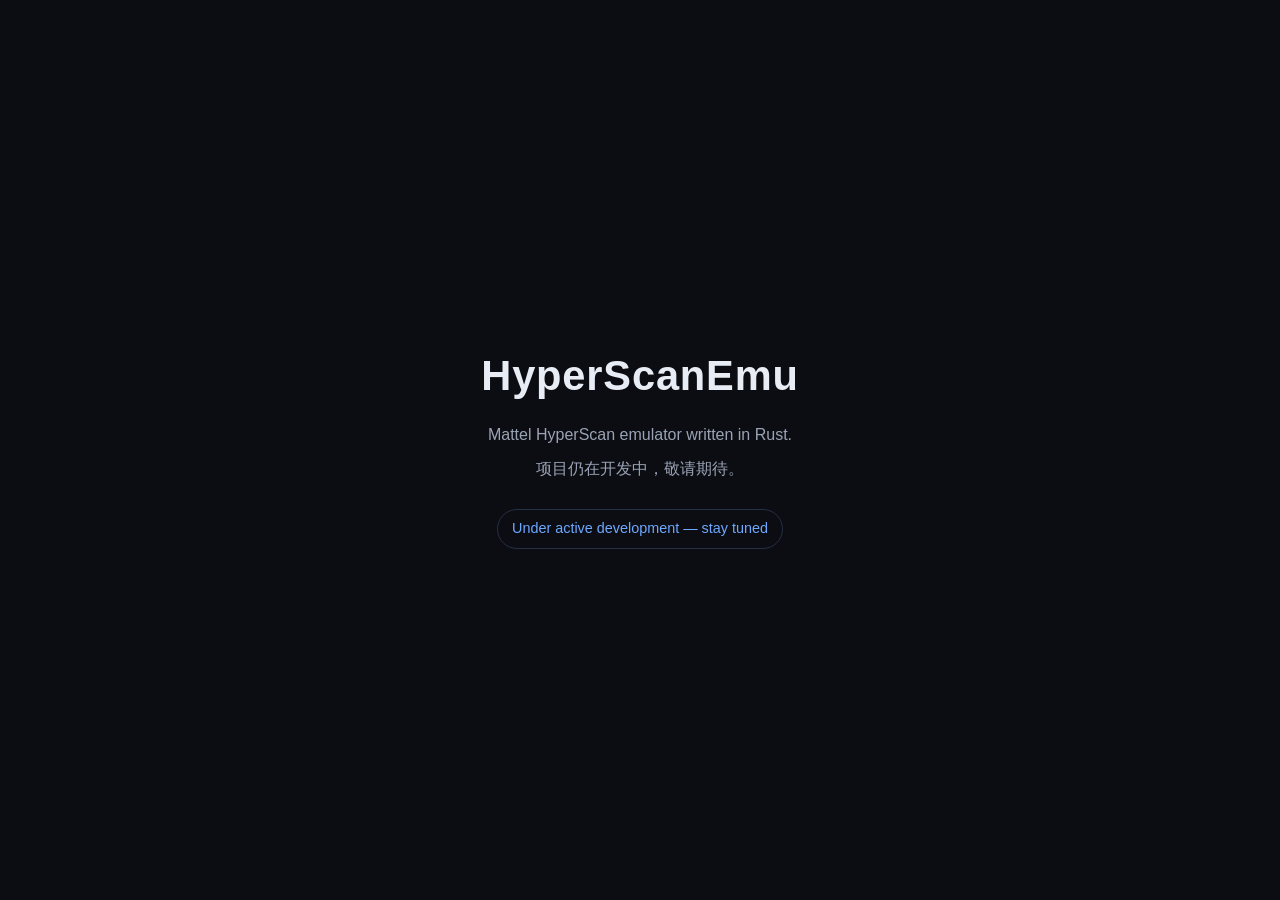
==== site/index.html @ 22857343 "ci: add GitHub Actions, GitLab CI, and align release naming" ====
<!doctype html>
<html lang="zh-CN">
<head>
  <meta charset="utf-8">
  <meta name="viewport" content="width=device-width, initial-scale=1">
  <meta name="description" content="HyperScanEmu — Mattel HyperScan emulator. Under active development.">
  <title>HyperScanEmu</title>
  <style>
    :root { color-scheme: dark; }
    body {
      margin: 0;
      min-height: 100vh;
      display: grid;
      place-items: center;
      font-family: "Segoe UI", "PingFang SC", "Microsoft YaHei", sans-serif;
      background: #0b0d12;
      color: #e8ecf4;
      line-height: 1.6;
    }
    main {
      text-align: center;
      padding: 2rem;
      max-width: 36rem;
    }
    h1 {
      font-size: clamp(1.8rem, 5vw, 2.6rem);
      margin: 0 0 0.75rem;
      letter-spacing: 0.02em;
    }
    p { color: #9aa3b5; margin: 0.5rem 0; }
    .status {
      display: inline-block;
      margin-top: 1.25rem;
      padding: 0.45rem 0.9rem;
      border: 1px solid #243044;
      border-radius: 999px;
      color: #6ea8ff;
      font-size: 0.9rem;
    }
  </style>
</head>
<body>
  <main>
    <h1>HyperScanEmu</h1>
    <p>Mattel HyperScan emulator written in Rust.</p>
    <p>项目仍在开发中，敬请期待。</p>
    <p class="status">Under active development — stay tuned</p>
  </main>
</body>
</html>
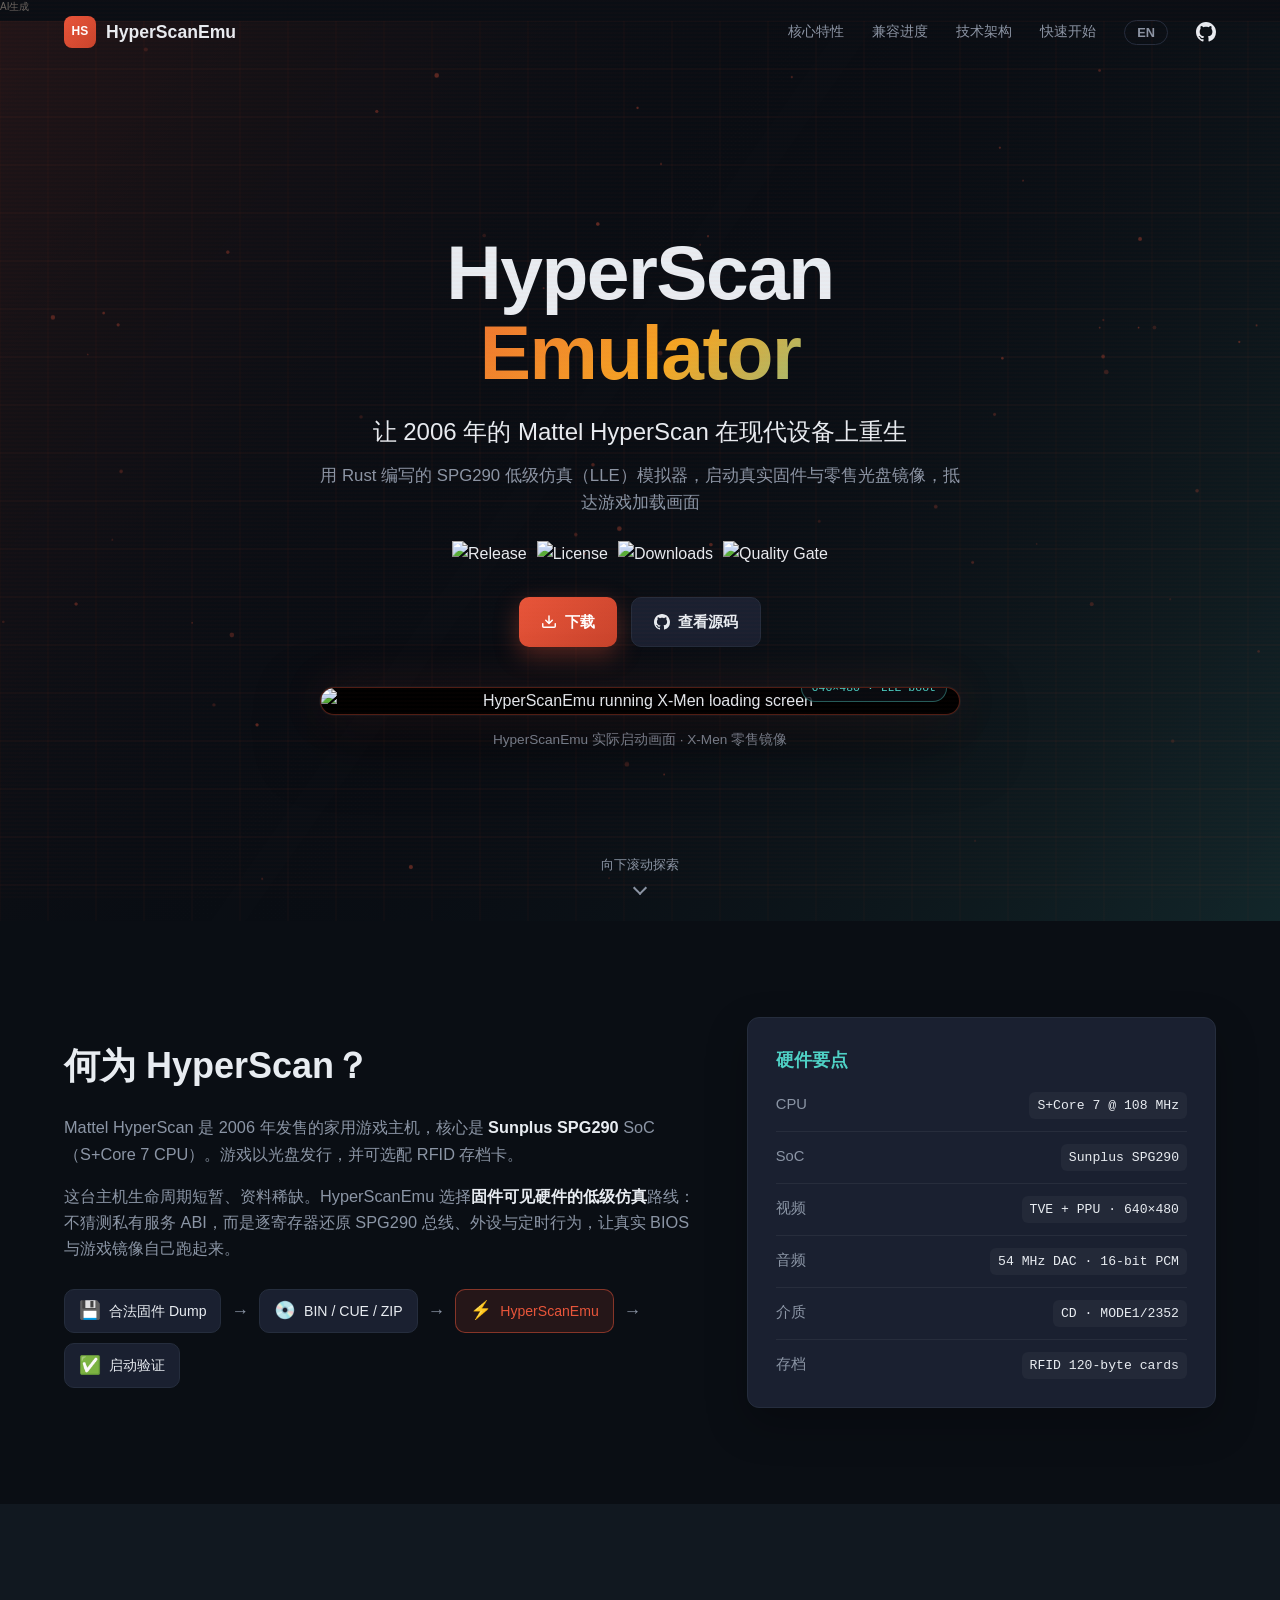
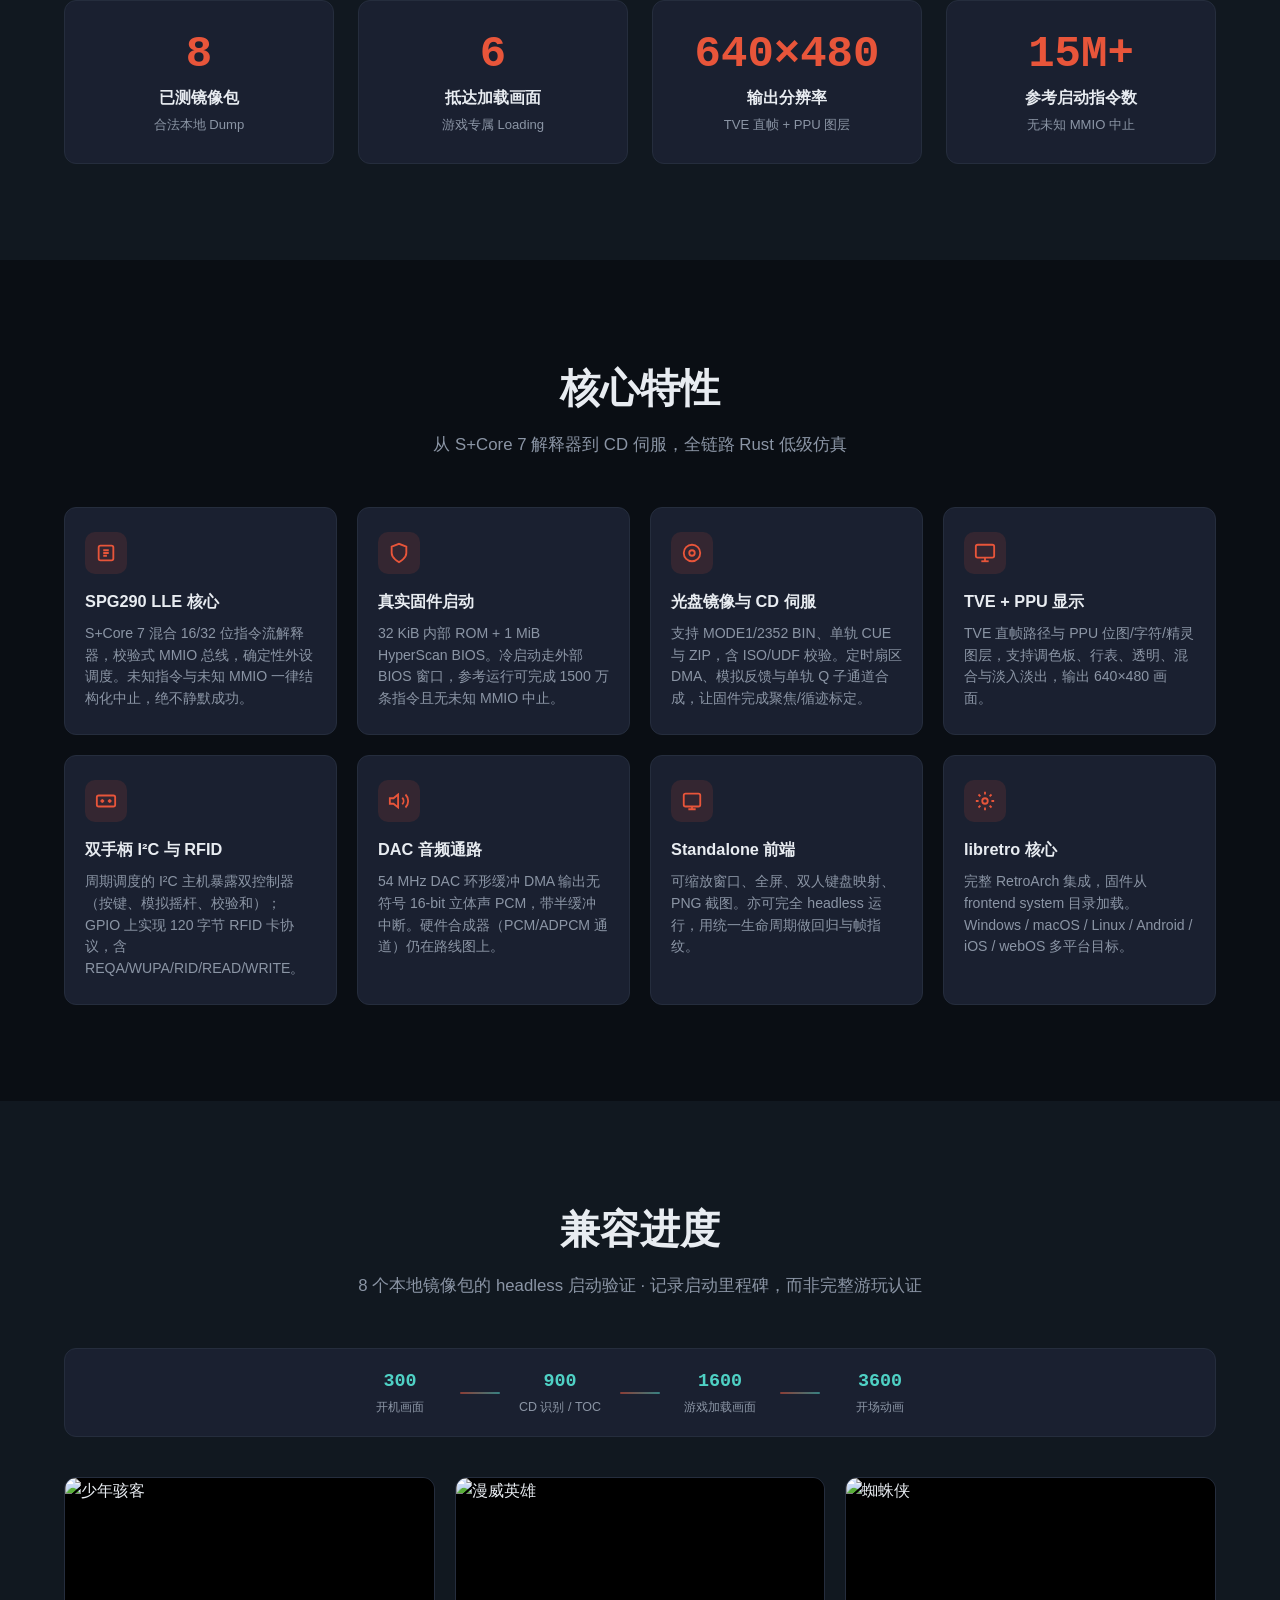
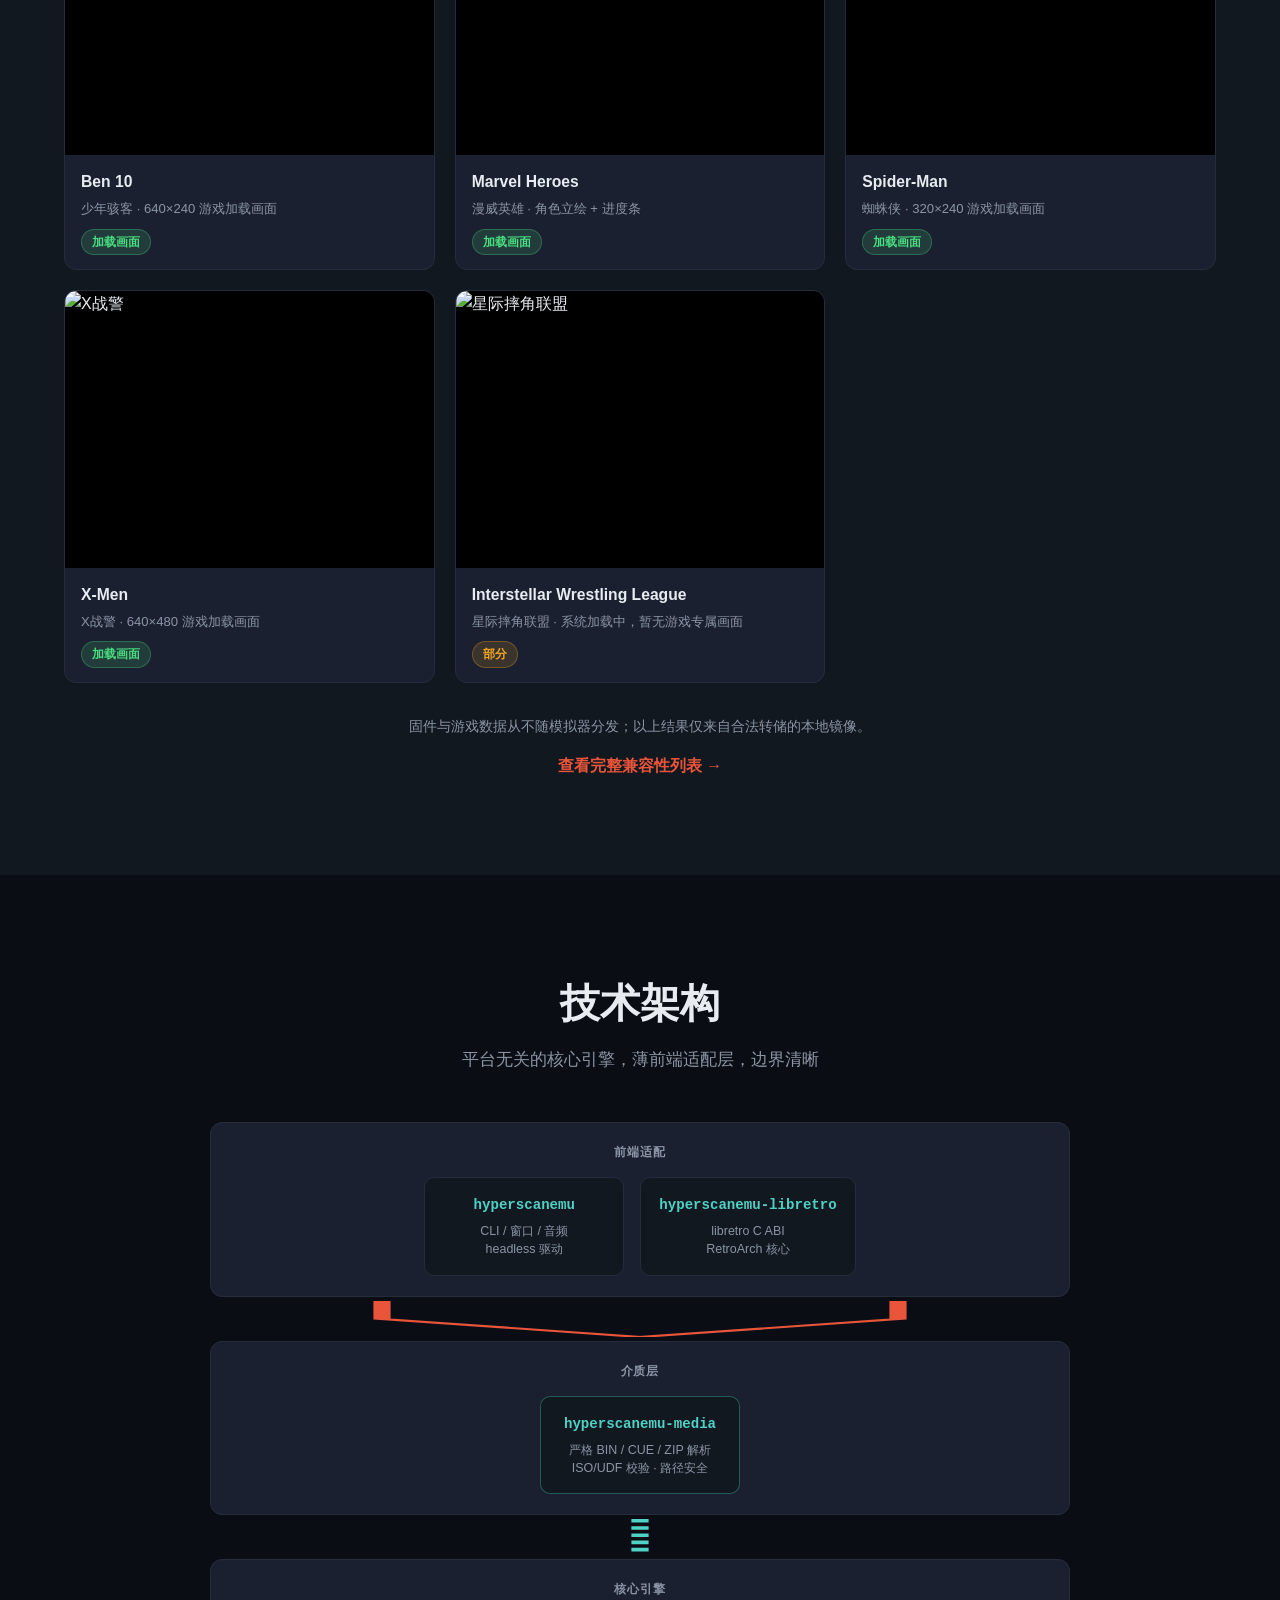
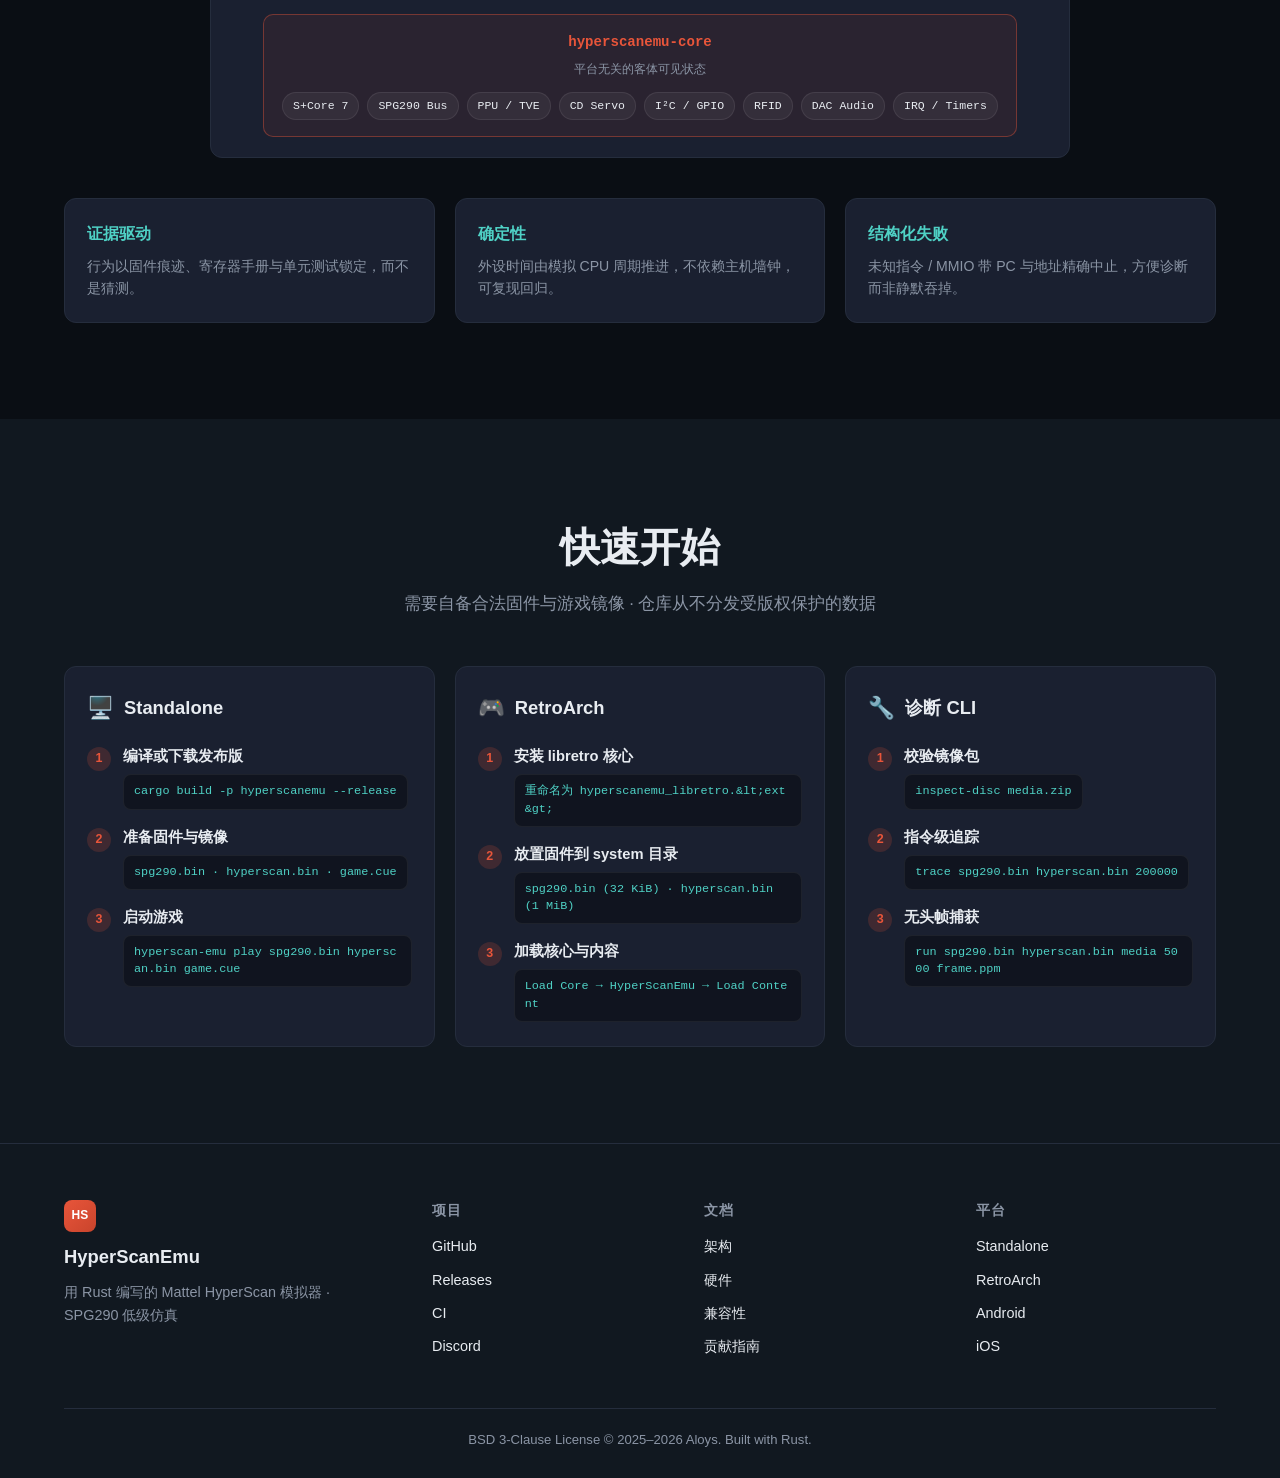
==== commit 2c3e02d5: "site: expand landing page to match sibling emulator sites" ====
--- a/site/index.html
+++ b/site/index.html
@@ -1,50 +1,467 @@
-<!doctype html>
+<!-- AI生成 -->
+<!DOCTYPE html>
 <html lang="zh-CN">
 <head>
-  <meta charset="utf-8">
-  <meta name="viewport" content="width=device-width, initial-scale=1">
-  <meta name="description" content="HyperScanEmu — Mattel HyperScan emulator. Under active development.">
-  <title>HyperScanEmu</title>
-  <style>
-    :root { color-scheme: dark; }
-    body {
-      margin: 0;
-      min-height: 100vh;
-      display: grid;
-      place-items: center;
-      font-family: "Segoe UI", "PingFang SC", "Microsoft YaHei", sans-serif;
-      background: #0b0d12;
-      color: #e8ecf4;
-      line-height: 1.6;
-    }
-    main {
-      text-align: center;
-      padding: 2rem;
-      max-width: 36rem;
-    }
-    h1 {
-      font-size: clamp(1.8rem, 5vw, 2.6rem);
-      margin: 0 0 0.75rem;
-      letter-spacing: 0.02em;
-    }
-    p { color: #9aa3b5; margin: 0.5rem 0; }
-    .status {
-      display: inline-block;
-      margin-top: 1.25rem;
-      padding: 0.45rem 0.9rem;
-      border: 1px solid #243044;
-      border-radius: 999px;
-      color: #6ea8ff;
-      font-size: 0.9rem;
-    }
-  </style>
+  <meta charset="UTF-8">
+  <meta name="viewport" content="width=device-width, initial-scale=1.0">
+  <title>HyperScanEmu — Mattel HyperScan Emulator</title>
+  <meta name="description" content="HyperScanEmu — 用 Rust 编写的 Mattel HyperScan 模拟器。SPG290 低级仿真，可启动零售 BIOS 与游戏加载画面。">
+  <meta name="theme-color" content="#0A0E14">
+  <link rel="stylesheet" href="css/style.css">
 </head>
 <body>
-  <main>
-    <h1>HyperScanEmu</h1>
-    <p>Mattel HyperScan emulator written in Rust.</p>
-    <p>项目仍在开发中，敬请期待。</p>
-    <p class="status">Under active development — stay tuned</p>
-  </main>
+<p data-aigc-mark="1" style="margin:0 0 8px;font-size:10px;line-height:1.3;color:#6b6560;font-weight:400;">AI生成</p>
+
+
+  <!-- ====== NAV ====== -->
+  <nav id="navbar">
+    <div class="nav-inner">
+      <a href="#hero" class="nav-logo">
+        <span class="nav-logo-mark" aria-hidden="true">HS</span>
+        <span>HyperScanEmu</span>
+      </a>
+      <div class="nav-links">
+        <a href="#features" data-i18n="nav-features">核心特性</a>
+        <a href="#gallery" data-i18n="nav-games">兼容进度</a>
+        <a href="#architecture" data-i18n="nav-arch">技术架构</a>
+        <a href="#quickstart" data-i18n="nav-quickstart">快速开始</a>
+        <button id="lang-toggle" class="lang-toggle" aria-label="Switch language">EN</button>
+        <a href="https://github.com/AloysHF/HyperScanEmu" class="nav-github" target="_blank" rel="noopener">
+          <svg width="20" height="20" viewBox="0 0 16 16" fill="currentColor" aria-hidden="true"><path d="M8 0C3.58 0 0 3.58 0 8c0 3.54 2.29 6.53 5.47 7.59.4.07.55-.17.55-.38 0-.19-.01-.82-.01-1.49-2.01.37-2.53-.49-2.69-.94-.09-.23-.48-.94-.82-1.13-.28-.15-.68-.52-.01-.53.63-.01 1.08.58 1.23.82.72 1.21 1.87.87 2.33.66.07-.52.28-.87.51-1.07-1.78-.2-3.64-.89-3.64-3.95 0-.87.31-1.59.82-2.15-.08-.2-.36-1.02.08-2.12 0 0 .67-.21 2.2.82.64-.18 1.32-.27 2-.27.68 0 1.36.09 2 .27 1.53-1.04 2.2-.82 2.2-.82.44 1.1.16 1.92.08 2.12.51.56.82 1.27.82 2.15 0 3.07-1.87 3.75-3.65 3.95.29.25.54.73.54 1.48 0 1.07-.01 1.93-.01 2.2 0 .21.15.46.55.38A8.013 8.013 0 0016 8c0-4.42-3.58-8-8-8z"/></svg>
+        </a>
+      </div>
+      <button class="nav-toggle" aria-label="Toggle menu">
+        <span></span><span></span><span></span>
+      </button>
+    </div>
+  </nav>
+
+  <!-- ====== HERO ====== -->
+  <section id="hero">
+    <div class="hero-bg">
+      <canvas id="scan-canvas" aria-hidden="true"></canvas>
+    </div>
+    <div class="hero-content">
+      <h1 class="hero-title">
+        <span class="hero-title-line">HyperScan</span>
+        <span class="hero-title-line accent">Emulator</span>
+      </h1>
+      <p class="hero-subtitle" data-i18n="hero-subtitle">让 2006 年的 Mattel HyperScan 在现代设备上重生</p>
+      <p class="hero-desc" data-i18n="hero-desc">用 Rust 编写的 SPG290 低级仿真（LLE）模拟器，启动真实固件与零售光盘镜像，抵达游戏加载画面</p>
+      <div class="hero-badges">
+        <img src="https://img.shields.io/github/v/release/AloysHF/HyperScanEmu?style=for-the-badge" alt="Release">
+        <img src="https://img.shields.io/badge/license-BSD%203--Clause-blue?style=for-the-badge" alt="License">
+        <img src="https://img.shields.io/github/downloads/AloysHF/HyperScanEmu/total?style=for-the-badge&label=downloads" alt="Downloads">
+        <img src="https://sonarcloud.io/api/project_badges/measure?project=AloysHF_HyperScanEmu&metric=alert_status&style=for-the-badge" alt="Quality Gate">
+      </div>
+      <div class="hero-actions">
+        <a href="https://github.com/AloysHF/HyperScanEmu/releases/latest" class="btn btn-primary" target="_blank" rel="noopener">
+          <svg width="16" height="16" viewBox="0 0 16 16" fill="currentColor" aria-hidden="true"><path d="M2.75 14A1.75 1.75 0 011 12.25v-2.5a.75.75 0 011.5 0v2.5c0 .138.112.25.25.25h10.5a.25.25 0 00.25-.25v-2.5a.75.75 0 011.5 0v2.5A1.75 1.75 0 0113.25 14H2.75z"/><path d="M7.25 7.689V2a.75.75 0 011.5 0v5.689l1.97-1.969a.749.749 0 111.06 1.06l-3.25 3.25a.749.749 0 01-1.06 0L4.22 6.78a.749.749 0 111.06-1.06l1.97 1.969z"/></svg>
+          <span data-i18n="hero-download">下载</span>
+        </a>
+        <a href="https://github.com/AloysHF/HyperScanEmu" class="btn btn-secondary" target="_blank" rel="noopener">
+          <svg width="16" height="16" viewBox="0 0 16 16" fill="currentColor" aria-hidden="true"><path d="M8 0C3.58 0 0 3.58 0 8c0 3.54 2.29 6.53 5.47 7.59.4.07.55-.17.55-.38 0-.19-.01-.82-.01-1.49-2.01.37-2.53-.49-2.69-.94-.09-.23-.48-.94-.82-1.13-.28-.15-.68-.52-.01-.53.63-.01 1.08.58 1.23.82.72 1.21 1.87.87 2.33.66.07-.52.28-.87.51-1.07-1.78-.2-3.64-.89-3.64-3.95 0-.87.31-1.59.82-2.15-.08-.2-.36-1.02.08-2.12 0 0 .67-.21 2.2.82.64-.18 1.32-.27 2-.27.68 0 1.36.09 2 .27 1.53-1.04 2.2-.82 2.2-.82.44 1.1.16 1.92.08 2.12.51.56.82 1.27.82 2.15 0 3.07-1.87 3.75-3.65 3.95.29.25.54.73.54 1.48 0 1.07-.01 1.93-.01 2.2 0 .21.15.46.55.38A8.013 8.013 0 0016 8c0-4.42-3.58-8-8-8z"/></svg>
+          <span data-i18n="hero-github">查看源码</span>
+        </a>
+      </div>
+      <div class="hero-shot-wrap" aria-label="Emulator screenshot">
+        <div class="hero-shot-frame">
+          <div class="hero-shot-scan" aria-hidden="true"></div>
+          <img id="hero-shot" src="docs/images/X-Men__USA___USE_.png" alt="HyperScanEmu running X-Men loading screen">
+          <span class="hero-shot-tag">640×480 · LLE boot</span>
+        </div>
+        <p class="hero-shot-note" data-i18n="hero-shot-note">HyperScanEmu 实际启动画面 · X-Men 零售镜像</p>
+      </div>
+    </div>
+    <div class="hero-scroll">
+      <span data-i18n="hero-scroll">向下滚动探索</span>
+      <div class="scroll-arrow"></div>
+    </div>
+  </section>
+
+  <!-- ====== ABOUT ====== -->
+  <section id="about" class="section">
+    <div class="container">
+      <div class="about-grid">
+        <div class="about-text fade-in-up">
+          <h2 data-i18n="about-title">何为 HyperScan？</h2>
+          <p data-i18n="about-p1">Mattel HyperScan 是 2006 年发售的家用游戏主机，核心是 <strong>Sunplus SPG290</strong> SoC（S+Core 7 CPU）。游戏以光盘发行，并可选配 RFID 存档卡。</p>
+          <p data-i18n="about-p2">这台主机生命周期短暂、资料稀缺。HyperScanEmu 选择<strong>固件可见硬件的低级仿真</strong>路线：不猜测私有服务 ABI，而是逐寄存器还原 SPG290 总线、外设与定时行为，让真实 BIOS 与游戏镜像自己跑起来。</p>
+          <div class="about-flow">
+            <div class="flow-item">
+              <div class="flow-icon">💾</div>
+              <span data-i18n="flow-firmware">合法固件 Dump</span>
+            </div>
+            <div class="flow-arrow">→</div>
+            <div class="flow-item">
+              <div class="flow-icon">💿</div>
+              <span data-i18n="flow-media">BIN / CUE / ZIP</span>
+            </div>
+            <div class="flow-arrow">→</div>
+            <div class="flow-item highlight">
+              <div class="flow-icon">⚡</div>
+              <span>HyperScanEmu</span>
+            </div>
+            <div class="flow-arrow">→</div>
+            <div class="flow-item">
+              <div class="flow-icon">✅</div>
+              <span data-i18n="flow-play">启动验证</span>
+            </div>
+          </div>
+        </div>
+        <div class="about-diagram fade-in-up">
+          <div class="spec-card">
+            <h3 data-i18n="spec-title">硬件要点</h3>
+            <ul class="spec-list">
+              <li><span data-i18n="spec-cpu">CPU</span><code>S+Core 7 @ 108 MHz</code></li>
+              <li><span data-i18n="spec-soc">SoC</span><code>Sunplus SPG290</code></li>
+              <li><span data-i18n="spec-video">视频</span><code>TVE + PPU · 640×480</code></li>
+              <li><span data-i18n="spec-audio">音频</span><code>54 MHz DAC · 16-bit PCM</code></li>
+              <li><span data-i18n="spec-media">介质</span><code>CD · MODE1/2352</code></li>
+              <li><span data-i18n="spec-card">存档</span><code>RFID 120-byte cards</code></li>
+            </ul>
+          </div>
+        </div>
+      </div>
+    </div>
+  </section>
+
+  <!-- ====== STATS ====== -->
+  <section id="stats" class="section section-dark">
+    <div class="container">
+      <div class="stats-grid">
+        <div class="stat-item fade-in-up">
+          <div class="stat-number" data-target="8">0</div>
+          <div class="stat-label" data-i18n="stat-packages">已测镜像包</div>
+          <div class="stat-sub" data-i18n="stat-packages-sub">合法本地 Dump</div>
+        </div>
+        <div class="stat-item fade-in-up">
+          <div class="stat-number" data-target="6">0</div>
+          <div class="stat-label" data-i18n="stat-pass">抵达加载画面</div>
+          <div class="stat-sub" data-i18n="stat-pass-sub">游戏专属 Loading</div>
+        </div>
+        <div class="stat-item fade-in-up">
+          <div class="stat-number" data-target="640" data-suffix="×480">0</div>
+          <div class="stat-label" data-i18n="stat-res">输出分辨率</div>
+          <div class="stat-sub" data-i18n="stat-res-sub">TVE 直帧 + PPU 图层</div>
+        </div>
+        <div class="stat-item fade-in-up">
+          <div class="stat-number" data-target="15" data-suffix="M+">0</div>
+          <div class="stat-label" data-i18n="stat-trace">参考启动指令数</div>
+          <div class="stat-sub" data-i18n="stat-trace-sub">无未知 MMIO 中止</div>
+        </div>
+      </div>
+    </div>
+  </section>
+
+  <!-- ====== FEATURES ====== -->
+  <section id="features" class="section">
+    <div class="container">
+      <h2 class="section-title fade-in-up" data-i18n="feat-title">核心特性</h2>
+      <p class="section-subtitle fade-in-up" data-i18n="feat-subtitle">从 S+Core 7 解释器到 CD 伺服，全链路 Rust 低级仿真</p>
+      <div class="features-grid">
+        <div class="feature-card fade-in-up">
+          <div class="feature-icon">
+            <svg viewBox="0 0 24 24" fill="none" stroke="currentColor" stroke-width="2"><rect x="4" y="4" width="16" height="16" rx="2"/><path d="M9 9h6M9 12h6M9 15h4"/></svg>
+          </div>
+          <h3 data-i18n="feat-cpu-title">SPG290 LLE 核心</h3>
+          <p data-i18n="feat-cpu-desc">S+Core 7 混合 16/32 位指令流解释器，校验式 MMIO 总线，确定性外设调度。未知指令与未知 MMIO 一律结构化中止，绝不静默成功。</p>
+        </div>
+        <div class="feature-card fade-in-up">
+          <div class="feature-icon">
+            <svg viewBox="0 0 24 24" fill="none" stroke="currentColor" stroke-width="2"><path d="M12 22s8-4 8-10V5l-8-3-8 3v7c0 6 8 10 8 10z"/></svg>
+          </div>
+          <h3 data-i18n="feat-fw-title">真实固件启动</h3>
+          <p data-i18n="feat-fw-desc">32 KiB 内部 ROM + 1 MiB HyperScan BIOS。冷启动走外部 BIOS 窗口，参考运行可完成 1500 万条指令且无未知 MMIO 中止。</p>
+        </div>
+        <div class="feature-card fade-in-up">
+          <div class="feature-icon">
+            <svg viewBox="0 0 24 24" fill="none" stroke="currentColor" stroke-width="2"><circle cx="12" cy="12" r="9"/><circle cx="12" cy="12" r="3"/></svg>
+          </div>
+          <h3 data-i18n="feat-disc-title">光盘镜像与 CD 伺服</h3>
+          <p data-i18n="feat-disc-desc">支持 MODE1/2352 BIN、单轨 CUE 与 ZIP，含 ISO/UDF 校验。定时扇区 DMA、模拟反馈与单轨 Q 子通道合成，让固件完成聚焦/循迹标定。</p>
+        </div>
+        <div class="feature-card fade-in-up">
+          <div class="feature-icon">
+            <svg viewBox="0 0 24 24" fill="none" stroke="currentColor" stroke-width="2"><rect x="2" y="3" width="20" height="14" rx="2"/><line x1="8" y1="21" x2="16" y2="21"/><line x1="12" y1="17" x2="12" y2="21"/></svg>
+          </div>
+          <h3 data-i18n="feat-video-title">TVE + PPU 显示</h3>
+          <p data-i18n="feat-video-desc">TVE 直帧路径与 PPU 位图/字符/精灵图层，支持调色板、行表、透明、混合与淡入淡出，输出 640×480 画面。</p>
+        </div>
+        <div class="feature-card fade-in-up">
+          <div class="feature-icon">
+            <svg viewBox="0 0 24 24" fill="none" stroke="currentColor" stroke-width="2"><rect x="2" y="6" width="20" height="12" rx="2"/><path d="M6 12h4"/><path d="M14 12h4"/><path d="M8 10v4"/><path d="M16 10v4"/></svg>
+          </div>
+          <h3 data-i18n="feat-input-title">双手柄 I²C 与 RFID</h3>
+          <p data-i18n="feat-input-desc">周期调度的 I²C 主机暴露双控制器（按键、模拟摇杆、校验和）；GPIO 上实现 120 字节 RFID 卡协议，含 REQA/WUPA/RID/READ/WRITE。</p>
+        </div>
+        <div class="feature-card fade-in-up">
+          <div class="feature-icon">
+            <svg viewBox="0 0 24 24" fill="none" stroke="currentColor" stroke-width="2"><polygon points="11 5 6 9 2 9 2 15 6 15 11 19 11 5"/><path d="M19.07 4.93a10 10 0 010 14.14M15.54 8.46a5 5 0 010 7.07"/></svg>
+          </div>
+          <h3 data-i18n="feat-audio-title">DAC 音频通路</h3>
+          <p data-i18n="feat-audio-desc">54 MHz DAC 环形缓冲 DMA 输出无符号 16-bit 立体声 PCM，带半缓冲中断。硬件合成器（PCM/ADPCM 通道）仍在路线图上。</p>
+        </div>
+        <div class="feature-card fade-in-up">
+          <div class="feature-icon">
+            <svg viewBox="0 0 24 24" fill="none" stroke="currentColor" stroke-width="2"><rect x="3" y="4" width="18" height="14" rx="2"/><path d="M8 21h8M12 18v3"/></svg>
+          </div>
+          <h3 data-i18n="feat-frontend-title">Standalone 前端</h3>
+          <p data-i18n="feat-frontend-desc">可缩放窗口、全屏、双人键盘映射、PNG 截图。亦可完全 headless 运行，用统一生命周期做回归与帧指纹。</p>
+        </div>
+        <div class="feature-card fade-in-up">
+          <div class="feature-icon">
+            <svg viewBox="0 0 24 24" fill="none" stroke="currentColor" stroke-width="2"><circle cx="12" cy="12" r="3"/><path d="M12 2v3M12 19v3M2 12h3M19 12h3M4.9 4.9l2.1 2.1M17 17l2.1 2.1M19.1 4.9L17 7M7 17l-2.1 2.1"/></svg>
+          </div>
+          <h3 data-i18n="feat-libretro-title">libretro 核心</h3>
+          <p data-i18n="feat-libretro-desc">完整 RetroArch 集成，固件从 frontend system 目录加载。Windows / macOS / Linux / Android / iOS / webOS 多平台目标。</p>
+        </div>
+      </div>
+    </div>
+  </section>
+
+  <!-- ====== GALLERY ====== -->
+  <section id="gallery" class="section section-dark">
+    <div class="container">
+      <h2 class="section-title fade-in-up" data-i18n="gallery-title">兼容进度</h2>
+      <p class="section-subtitle fade-in-up" data-i18n="gallery-subtitle">8 个本地镜像包的 headless 启动验证 · 记录启动里程碑，而非完整游玩认证</p>
+      <div class="milestone-bar fade-in-up">
+        <div class="milestone">
+          <span class="ms-num">300</span>
+          <span class="ms-label" data-i18n="ms-300">开机画面</span>
+        </div>
+        <div class="ms-line"></div>
+        <div class="milestone">
+          <span class="ms-num">900</span>
+          <span class="ms-label" data-i18n="ms-900">CD 识别 / TOC</span>
+        </div>
+        <div class="ms-line"></div>
+        <div class="milestone">
+          <span class="ms-num">1600</span>
+          <span class="ms-label" data-i18n="ms-1600">游戏加载画面</span>
+        </div>
+        <div class="ms-line"></div>
+        <div class="milestone">
+          <span class="ms-num">3600</span>
+          <span class="ms-label" data-i18n="ms-3600">开场动画</span>
+        </div>
+      </div>
+      <div id="gallery-dynamic" class="fade-in-up"></div>
+      <p class="gallery-note fade-in-up" data-i18n="gallery-note">固件与游戏数据从不随模拟器分发；以上结果仅来自合法转储的本地镜像。</p>
+      <a class="gallery-more fade-in-up" href="https://github.com/AloysHF/HyperScanEmu/blob/master/docs/Game-Compatibility.md" target="_blank" rel="noopener" data-i18n="gallery-more">查看完整兼容性列表 →</a>
+    </div>
+  </section>
+
+  <!-- ====== ARCHITECTURE ====== -->
+  <section id="architecture" class="section">
+    <div class="container">
+      <h2 class="section-title fade-in-up" data-i18n="arch-title">技术架构</h2>
+      <p class="section-subtitle fade-in-up" data-i18n="arch-subtitle">平台无关的核心引擎，薄前端适配层，边界清晰</p>
+      <div class="arch-diagram fade-in-up">
+        <div class="arch-layer arch-frontend">
+          <div class="arch-label" data-i18n="arch-frontends">前端适配</div>
+          <div class="arch-boxes">
+            <div class="arch-box">
+              <strong>hyperscanemu</strong>
+              <small data-i18n="arch-standalone-sub">CLI / 窗口 / 音频<br>headless 驱动</small>
+            </div>
+            <div class="arch-box">
+              <strong>hyperscanemu-libretro</strong>
+              <small data-i18n="arch-libretro-sub">libretro C ABI<br>RetroArch 核心</small>
+            </div>
+          </div>
+        </div>
+        <div class="arch-connector">
+          <svg viewBox="0 0 100 40" preserveAspectRatio="none" aria-hidden="true">
+            <path d="M20 0 L20 20 L50 40" stroke="#E8553A" stroke-width="2" fill="none"/>
+            <path d="M80 0 L80 20 L50 40" stroke="#E8553A" stroke-width="2" fill="none"/>
+          </svg>
+        </div>
+        <div class="arch-layer arch-mid">
+          <div class="arch-label" data-i18n="arch-media">介质层</div>
+          <div class="arch-boxes">
+            <div class="arch-box mid-box">
+              <strong>hyperscanemu-media</strong>
+              <small data-i18n="arch-media-sub">严格 BIN / CUE / ZIP 解析<br>ISO/UDF 校验 · 路径安全</small>
+            </div>
+          </div>
+        </div>
+        <div class="arch-connector">
+          <svg viewBox="0 0 100 40" preserveAspectRatio="none" aria-hidden="true">
+            <path d="M50 0 L50 40" stroke="#4FD1C5" stroke-width="2" fill="none" stroke-dasharray="4,4"/>
+          </svg>
+        </div>
+        <div class="arch-layer arch-core">
+          <div class="arch-label" data-i18n="arch-core">核心引擎</div>
+          <div class="arch-boxes">
+            <div class="arch-box core-box">
+              <strong>hyperscanemu-core</strong>
+              <small data-i18n="arch-core-sub">平台无关的客体可见状态</small>
+              <div class="core-modules">
+                <span>S+Core 7</span>
+                <span>SPG290 Bus</span>
+                <span>PPU / TVE</span>
+                <span>CD Servo</span>
+                <span>I²C / GPIO</span>
+                <span>RFID</span>
+                <span>DAC Audio</span>
+                <span>IRQ / Timers</span>
+              </div>
+            </div>
+          </div>
+        </div>
+      </div>
+      <div class="arch-principles fade-in-up">
+        <div class="principle">
+          <h4 data-i18n="principle-1-title">证据驱动</h4>
+          <p data-i18n="principle-1-desc">行为以固件痕迹、寄存器手册与单元测试锁定，而不是猜测。</p>
+        </div>
+        <div class="principle">
+          <h4 data-i18n="principle-2-title">确定性</h4>
+          <p data-i18n="principle-2-desc">外设时间由模拟 CPU 周期推进，不依赖主机墙钟，可复现回归。</p>
+        </div>
+        <div class="principle">
+          <h4 data-i18n="principle-3-title">结构化失败</h4>
+          <p data-i18n="principle-3-desc">未知指令 / MMIO 带 PC 与地址精确中止，方便诊断而非静默吞掉。</p>
+        </div>
+      </div>
+    </div>
+  </section>
+
+  <!-- ====== QUICK START ====== -->
+  <section id="quickstart" class="section section-dark">
+    <div class="container">
+      <h2 class="section-title fade-in-up" data-i18n="qs-title">快速开始</h2>
+      <p class="section-subtitle fade-in-up" data-i18n="qs-subtitle">需要自备合法固件与游戏镜像 · 仓库从不分发受版权保护的数据</p>
+      <div class="quickstart-grid">
+        <div class="quickstart-card fade-in-up">
+          <div class="qs-header">
+            <span class="qs-icon">🖥️</span>
+            <h3 data-i18n="qs-standalone">Standalone</h3>
+          </div>
+          <div class="qs-steps">
+            <div class="qs-step">
+              <span class="qs-num">1</span>
+              <div>
+                <p data-i18n="qs-standalone-1">编译或下载发布版</p>
+                <code>cargo build -p hyperscanemu --release</code>
+              </div>
+            </div>
+            <div class="qs-step">
+              <span class="qs-num">2</span>
+              <div>
+                <p data-i18n="qs-standalone-2">准备固件与镜像</p>
+                <code>spg290.bin · hyperscan.bin · game.cue</code>
+              </div>
+            </div>
+            <div class="qs-step">
+              <span class="qs-num">3</span>
+              <div>
+                <p data-i18n="qs-standalone-3">启动游戏</p>
+                <code>hyperscan-emu play spg290.bin hyperscan.bin game.cue</code>
+              </div>
+            </div>
+          </div>
+        </div>
+        <div class="quickstart-card fade-in-up">
+          <div class="qs-header">
+            <span class="qs-icon">🎮</span>
+            <h3>RetroArch</h3>
+          </div>
+          <div class="qs-steps">
+            <div class="qs-step">
+              <span class="qs-num">1</span>
+              <div>
+                <p data-i18n="qs-retro-1">安装 libretro 核心</p>
+                <code data-i18n="qs-retro-1-sub">重命名为 hyperscanemu_libretro.&lt;ext&gt;</code>
+              </div>
+            </div>
+            <div class="qs-step">
+              <span class="qs-num">2</span>
+              <div>
+                <p data-i18n="qs-retro-2">放置固件到 system 目录</p>
+                <code>spg290.bin (32 KiB) · hyperscan.bin (1 MiB)</code>
+              </div>
+            </div>
+            <div class="qs-step">
+              <span class="qs-num">3</span>
+              <div>
+                <p data-i18n="qs-retro-3">加载核心与内容</p>
+                <code>Load Core → HyperScanEmu → Load Content</code>
+              </div>
+            </div>
+          </div>
+        </div>
+        <div class="quickstart-card fade-in-up">
+          <div class="qs-header">
+            <span class="qs-icon">🔧</span>
+            <h3 data-i18n="qs-diag">诊断 CLI</h3>
+          </div>
+          <div class="qs-steps">
+            <div class="qs-step">
+              <span class="qs-num">1</span>
+              <div>
+                <p data-i18n="qs-diag-1">校验镜像包</p>
+                <code>inspect-disc media.zip</code>
+              </div>
+            </div>
+            <div class="qs-step">
+              <span class="qs-num">2</span>
+              <div>
+                <p data-i18n="qs-diag-2">指令级追踪</p>
+                <code>trace spg290.bin hyperscan.bin 200000</code>
+              </div>
+            </div>
+            <div class="qs-step">
+              <span class="qs-num">3</span>
+              <div>
+                <p data-i18n="qs-diag-3">无头帧捕获</p>
+                <code>run spg290.bin hyperscan.bin media 5000 frame.ppm</code>
+              </div>
+            </div>
+          </div>
+        </div>
+      </div>
+    </div>
+  </section>
+
+  <!-- ====== FOOTER ====== -->
+  <footer id="footer">
+    <div class="container">
+      <div class="footer-grid">
+        <div class="footer-brand">
+          <span class="nav-logo-mark" aria-hidden="true">HS</span>
+          <span class="footer-name">HyperScanEmu</span>
+          <p data-i18n="footer-desc">用 Rust 编写的 Mattel HyperScan 模拟器 · SPG290 低级仿真</p>
+        </div>
+        <div class="footer-links">
+          <h4 data-i18n="footer-project">项目</h4>
+          <a href="https://github.com/AloysHF/HyperScanEmu" target="_blank" rel="noopener">GitHub</a>
+          <a href="https://github.com/AloysHF/HyperScanEmu/releases" target="_blank" rel="noopener">Releases</a>
+          <a href="https://github.com/AloysHF/HyperScanEmu/actions" target="_blank" rel="noopener">CI</a>
+          <a href="https://discord.gg/7XDdSrYD" target="_blank" rel="noopener">Discord</a>
+        </div>
+        <div class="footer-links">
+          <h4 data-i18n="footer-docs">文档</h4>
+          <a href="https://github.com/AloysHF/HyperScanEmu/blob/master/docs/Architecture.md" target="_blank" rel="noopener" data-i18n="footer-arch">架构</a>
+          <a href="https://github.com/AloysHF/HyperScanEmu/blob/master/docs/Hardware.md" target="_blank" rel="noopener" data-i18n="footer-hw">硬件</a>
+          <a href="https://github.com/AloysHF/HyperScanEmu/blob/master/docs/Game-Compatibility.md" target="_blank" rel="noopener" data-i18n="footer-compat">兼容性</a>
+          <a href="https://github.com/AloysHF/HyperScanEmu/blob/master/docs/CONTRIBUTING.md" target="_blank" rel="noopener" data-i18n="footer-contributing">贡献指南</a>
+        </div>
+        <div class="footer-links">
+          <h4 data-i18n="footer-platforms">平台</h4>
+          <a href="https://github.com/AloysHF/HyperScanEmu/blob/master/docs/Standalone-Emulator.md" target="_blank" rel="noopener">Standalone</a>
+          <a href="https://github.com/AloysHF/HyperScanEmu/blob/master/docs/RetroArch-Core.md" target="_blank" rel="noopener">RetroArch</a>
+          <a href="https://github.com/AloysHF/HyperScanEmu/blob/master/docs/Android-Libretro-Core.md" target="_blank" rel="noopener">Android</a>
+          <a href="https://github.com/AloysHF/HyperScanEmu/blob/master/docs/iOS-Libretro-Core.md" target="_blank" rel="noopener">iOS</a>
+        </div>
+      </div>
+      <div class="footer-bottom">
+        <p data-i18n="footer-copy">BSD 3-Clause License © 2025–2026 Aloys. Built with Rust.</p>
+      </div>
+    </div>
+  </footer>
+
+  <script src="js/main.js"></script>
 </body>
 </html>
--- a/site/css/style.css
+++ b/site/css/style.css
@@ -0,0 +1,1066 @@
+/* ============================================================
+   HyperScanEmu — Landing Page Styles
+   Palette inspired by Mattel HyperScan / SPG290 era console:
+     Orange-Red  #E8553A / #C9442C
+     Teal        #4FD1C5 / #2BB5AA
+     Amber       #F5A623
+     Dark        #0A0E14 / #111820 / #1A2030 / #252D3D
+   ============================================================ */
+
+/* ---- Reset & Base ---- */
+*, *::before, *::after { margin: 0; padding: 0; box-sizing: border-box; }
+
+:root {
+  --orange: #E8553A;
+  --orange-dark: #C9442C;
+  --teal: #4FD1C5;
+  --teal-dark: #2BB5AA;
+  --amber: #F5A623;
+  --dark: #0A0E14;
+  --dark-2: #111820;
+  --dark-3: #1A2030;
+  --dark-4: #252D3D;
+  --text: #E8ECF1;
+  --text-dim: #8B95A5;
+  --radius: 12px;
+  --font-mono: 'SF Mono', 'Fira Code', 'Cascadia Code', 'JetBrains Mono', Consolas, monospace;
+  --font-sans: -apple-system, BlinkMacSystemFont, 'Segoe UI', Roboto, 'Noto Sans SC', sans-serif;
+}
+
+html { scroll-behavior: smooth; }
+
+body {
+  font-family: var(--font-sans);
+  background: var(--dark);
+  color: var(--text);
+  line-height: 1.6;
+  overflow-x: hidden;
+}
+
+a { color: inherit; text-decoration: none; }
+img { max-width: 100%; display: block; }
+
+.container {
+  max-width: 1200px;
+  margin: 0 auto;
+  padding: 0 24px;
+}
+
+/* ---- Soft scan overlay ---- */
+body::after {
+  content: '';
+  position: fixed;
+  inset: 0;
+  pointer-events: none;
+  z-index: 9999;
+  background: repeating-linear-gradient(
+    0deg,
+    transparent,
+    transparent 2px,
+    rgba(232, 85, 58, 0.02) 2px,
+    rgba(232, 85, 58, 0.02) 4px
+  );
+}
+
+/* ============================================================
+   NAV
+   ============================================================ */
+#navbar {
+  position: fixed;
+  top: 0;
+  left: 0;
+  right: 0;
+  z-index: 1000;
+  transition: background 0.3s, backdrop-filter 0.3s, box-shadow 0.3s;
+}
+
+#navbar.scrolled {
+  background: rgba(10, 14, 20, 0.9);
+  backdrop-filter: blur(16px);
+  -webkit-backdrop-filter: blur(16px);
+  box-shadow: 0 1px 0 rgba(232, 85, 58, 0.15);
+}
+
+.nav-inner {
+  max-width: 1200px;
+  margin: 0 auto;
+  padding: 0 24px;
+  height: 64px;
+  display: flex;
+  align-items: center;
+  justify-content: space-between;
+}
+
+.nav-logo {
+  display: flex;
+  align-items: center;
+  gap: 10px;
+  font-weight: 700;
+  font-size: 1.1rem;
+}
+
+.nav-logo-mark {
+  display: inline-flex;
+  align-items: center;
+  justify-content: center;
+  width: 32px;
+  height: 32px;
+  border-radius: 8px;
+  background: linear-gradient(135deg, var(--orange), var(--orange-dark));
+  color: #fff;
+  font-size: 0.75rem;
+  font-weight: 800;
+  letter-spacing: 0.02em;
+}
+
+.nav-links {
+  display: flex;
+  align-items: center;
+  gap: 28px;
+}
+
+.nav-links a {
+  font-size: 0.9rem;
+  color: var(--text-dim);
+  transition: color 0.2s;
+  font-weight: 500;
+}
+
+.nav-links a:hover { color: var(--orange); }
+
+.nav-github {
+  display: flex;
+  align-items: center;
+  gap: 6px;
+  color: var(--text) !important;
+}
+
+.lang-toggle {
+  background: transparent;
+  border: 1px solid var(--dark-4);
+  color: var(--text-dim);
+  border-radius: 999px;
+  padding: 4px 12px;
+  font-size: 0.8rem;
+  font-weight: 600;
+  cursor: pointer;
+  transition: all 0.2s;
+}
+
+.lang-toggle:hover {
+  border-color: var(--orange);
+  color: var(--orange);
+}
+
+.nav-toggle {
+  display: none;
+  flex-direction: column;
+  gap: 5px;
+  background: none;
+  border: none;
+  cursor: pointer;
+  padding: 4px;
+}
+
+.nav-toggle span {
+  display: block;
+  width: 22px;
+  height: 2px;
+  background: var(--text);
+  border-radius: 2px;
+  transition: transform 0.25s, opacity 0.25s;
+}
+
+/* ============================================================
+   HERO
+   ============================================================ */
+#hero {
+  position: relative;
+  min-height: 100vh;
+  display: flex;
+  flex-direction: column;
+  align-items: center;
+  justify-content: center;
+  padding: 120px 24px 80px;
+  overflow: hidden;
+}
+
+.hero-bg {
+  position: absolute;
+  inset: 0;
+  z-index: 0;
+}
+
+#scan-canvas {
+  width: 100%;
+  height: 100%;
+  display: block;
+  opacity: 0.55;
+}
+
+.hero-content {
+  position: relative;
+  z-index: 1;
+  text-align: center;
+  max-width: 900px;
+}
+
+.hero-title {
+  font-size: clamp(2.6rem, 8vw, 4.8rem);
+  font-weight: 800;
+  line-height: 1.05;
+  letter-spacing: -0.02em;
+  margin-bottom: 1.25rem;
+}
+
+.hero-title-line { display: block; }
+
+.hero-title-line.accent {
+  background: linear-gradient(135deg, var(--orange) 0%, var(--amber) 55%, var(--teal) 100%);
+  -webkit-background-clip: text;
+  background-clip: text;
+  color: transparent;
+}
+
+.hero-subtitle {
+  font-size: clamp(1.15rem, 2.5vw, 1.5rem);
+  color: var(--text);
+  font-weight: 500;
+  margin-bottom: 0.75rem;
+}
+
+.hero-desc {
+  font-size: 1.05rem;
+  color: var(--text-dim);
+  max-width: 640px;
+  margin: 0 auto 1.5rem;
+}
+
+.hero-badges {
+  display: flex;
+  flex-wrap: wrap;
+  gap: 10px;
+  justify-content: center;
+  margin-bottom: 1.75rem;
+}
+
+.hero-badges img { height: 28px; }
+
+.hero-actions {
+  display: flex;
+  gap: 14px;
+  justify-content: center;
+  flex-wrap: wrap;
+  margin-bottom: 2.5rem;
+}
+
+.btn {
+  display: inline-flex;
+  align-items: center;
+  gap: 8px;
+  padding: 12px 22px;
+  border-radius: 10px;
+  font-weight: 600;
+  font-size: 0.95rem;
+  transition: transform 0.2s, box-shadow 0.2s, background 0.2s;
+}
+
+.btn-primary {
+  background: linear-gradient(135deg, var(--orange), var(--orange-dark));
+  color: #fff;
+  box-shadow: 0 8px 24px rgba(232, 85, 58, 0.35);
+}
+
+.btn-primary:hover {
+  transform: translateY(-2px);
+  box-shadow: 0 12px 32px rgba(232, 85, 58, 0.45);
+}
+
+.btn-secondary {
+  background: var(--dark-3);
+  color: var(--text);
+  border: 1px solid var(--dark-4);
+}
+
+.btn-secondary:hover {
+  background: var(--dark-4);
+  transform: translateY(-2px);
+}
+
+.hero-shot-wrap {
+  max-width: 640px;
+  margin: 0 auto;
+}
+
+.hero-shot-frame {
+  position: relative;
+  border-radius: 14px;
+  overflow: hidden;
+  border: 1px solid rgba(232, 85, 58, 0.35);
+  background: #000;
+  box-shadow:
+    0 0 0 1px rgba(255, 255, 255, 0.04),
+    0 24px 64px rgba(0, 0, 0, 0.55),
+    0 0 48px rgba(232, 85, 58, 0.12);
+}
+
+.hero-shot-frame img {
+  width: 100%;
+  height: auto;
+  display: block;
+  image-rendering: auto;
+}
+
+.hero-shot-scan {
+  position: absolute;
+  inset: 0;
+  pointer-events: none;
+  background: repeating-linear-gradient(
+    0deg,
+    transparent,
+    transparent 3px,
+    rgba(0, 0, 0, 0.12) 3px,
+    rgba(0, 0, 0, 0.12) 4px
+  );
+  z-index: 1;
+}
+
+.hero-shot-tag {
+  position: absolute;
+  right: 12px;
+  bottom: 12px;
+  z-index: 2;
+  background: rgba(10, 14, 20, 0.8);
+  border: 1px solid rgba(79, 209, 197, 0.4);
+  color: var(--teal);
+  font-family: var(--font-mono);
+  font-size: 0.72rem;
+  padding: 4px 10px;
+  border-radius: 999px;
+}
+
+.hero-shot-note {
+  margin-top: 0.85rem;
+  font-size: 0.85rem;
+  color: var(--text-dim);
+}
+
+.hero-scroll {
+  position: absolute;
+  bottom: 28px;
+  left: 50%;
+  transform: translateX(-50%);
+  z-index: 1;
+  display: flex;
+  flex-direction: column;
+  align-items: center;
+  gap: 8px;
+  color: var(--text-dim);
+  font-size: 0.8rem;
+}
+
+.scroll-arrow {
+  width: 10px;
+  height: 10px;
+  border-right: 2px solid var(--text-dim);
+  border-bottom: 2px solid var(--text-dim);
+  transform: rotate(45deg);
+  animation: bounce 1.6s infinite;
+}
+
+@keyframes bounce {
+  0%, 100% { transform: rotate(45deg) translate(0, 0); opacity: 0.5; }
+  50% { transform: rotate(45deg) translate(4px, 4px); opacity: 1; }
+}
+
+/* ============================================================
+   SECTIONS SHARED
+   ============================================================ */
+.section {
+  padding: 96px 0;
+}
+
+.section-dark {
+  background: var(--dark-2);
+}
+
+.section-title {
+  font-size: clamp(1.8rem, 4vw, 2.5rem);
+  font-weight: 800;
+  text-align: center;
+  margin-bottom: 0.75rem;
+}
+
+.section-subtitle {
+  text-align: center;
+  color: var(--text-dim);
+  font-size: 1.05rem;
+  margin-bottom: 3rem;
+  max-width: 720px;
+  margin-left: auto;
+  margin-right: auto;
+}
+
+/* ============================================================
+   ABOUT
+   ============================================================ */
+.about-grid {
+  display: grid;
+  grid-template-columns: 1.15fr 0.85fr;
+  gap: 48px;
+  align-items: center;
+}
+
+.about-text h2 {
+  font-size: clamp(1.7rem, 3.5vw, 2.25rem);
+  font-weight: 800;
+  margin-bottom: 1.25rem;
+}
+
+.about-text p {
+  color: var(--text-dim);
+  margin-bottom: 1rem;
+  font-size: 1.02rem;
+}
+
+.about-text strong { color: var(--text); }
+
+.about-flow {
+  display: flex;
+  flex-wrap: wrap;
+  align-items: center;
+  gap: 10px;
+  margin-top: 1.75rem;
+}
+
+.flow-item {
+  display: flex;
+  align-items: center;
+  gap: 8px;
+  background: var(--dark-3);
+  border: 1px solid var(--dark-4);
+  border-radius: 10px;
+  padding: 10px 14px;
+  font-size: 0.88rem;
+  font-weight: 500;
+}
+
+.flow-item.highlight {
+  border-color: rgba(232, 85, 58, 0.5);
+  background: rgba(232, 85, 58, 0.12);
+  color: var(--orange);
+}
+
+.flow-icon { font-size: 1.1rem; line-height: 1; }
+.flow-arrow { color: var(--text-dim); font-size: 1.1rem; }
+
+.spec-card {
+  background: var(--dark-3);
+  border: 1px solid var(--dark-4);
+  border-radius: var(--radius);
+  padding: 28px;
+  box-shadow: 0 16px 40px rgba(0, 0, 0, 0.25);
+}
+
+.spec-card h3 {
+  font-size: 1.1rem;
+  margin-bottom: 1.1rem;
+  color: var(--teal);
+}
+
+.spec-list {
+  list-style: none;
+  display: flex;
+  flex-direction: column;
+  gap: 12px;
+}
+
+.spec-list li {
+  display: flex;
+  justify-content: space-between;
+  align-items: center;
+  gap: 12px;
+  padding-bottom: 12px;
+  border-bottom: 1px solid rgba(255, 255, 255, 0.06);
+  font-size: 0.92rem;
+}
+
+.spec-list li:last-child {
+  border-bottom: none;
+  padding-bottom: 0;
+}
+
+.spec-list span { color: var(--text-dim); }
+
+.spec-list code {
+  font-family: var(--font-mono);
+  font-size: 0.82rem;
+  color: var(--text);
+  background: rgba(255, 255, 255, 0.04);
+  padding: 3px 8px;
+  border-radius: 6px;
+}
+
+/* ============================================================
+   STATS
+   ============================================================ */
+.stats-grid {
+  display: grid;
+  grid-template-columns: repeat(4, 1fr);
+  gap: 24px;
+}
+
+.stat-item {
+  text-align: center;
+  padding: 28px 16px;
+  background: var(--dark-3);
+  border-radius: var(--radius);
+  border: 1px solid var(--dark-4);
+}
+
+.stat-number {
+  font-size: clamp(2rem, 4vw, 2.75rem);
+  font-weight: 800;
+  color: var(--orange);
+  font-family: var(--font-mono);
+  line-height: 1.15;
+  margin-bottom: 0.35rem;
+}
+
+.stat-label {
+  font-weight: 600;
+  font-size: 0.98rem;
+  margin-bottom: 0.25rem;
+}
+
+.stat-sub {
+  font-size: 0.82rem;
+  color: var(--text-dim);
+}
+
+/* ============================================================
+   FEATURES
+   ============================================================ */
+.features-grid {
+  display: grid;
+  grid-template-columns: repeat(4, 1fr);
+  gap: 20px;
+}
+
+.feature-card {
+  background: var(--dark-3);
+  border: 1px solid var(--dark-4);
+  border-radius: var(--radius);
+  padding: 24px 20px;
+  transition: transform 0.25s, border-color 0.25s, box-shadow 0.25s;
+}
+
+.feature-card:hover {
+  transform: translateY(-4px);
+  border-color: rgba(232, 85, 58, 0.4);
+  box-shadow: 0 16px 40px rgba(0, 0, 0, 0.3);
+}
+
+.feature-icon {
+  width: 42px;
+  height: 42px;
+  border-radius: 10px;
+  background: rgba(232, 85, 58, 0.12);
+  color: var(--orange);
+  display: flex;
+  align-items: center;
+  justify-content: center;
+  margin-bottom: 14px;
+}
+
+.feature-icon svg {
+  width: 22px;
+  height: 22px;
+}
+
+.feature-card h3 {
+  font-size: 1.02rem;
+  font-weight: 700;
+  margin-bottom: 0.55rem;
+}
+
+.feature-card p {
+  font-size: 0.88rem;
+  color: var(--text-dim);
+  line-height: 1.55;
+}
+
+/* ============================================================
+   GALLERY / COMPAT
+   ============================================================ */
+.milestone-bar {
+  display: flex;
+  align-items: center;
+  justify-content: center;
+  flex-wrap: wrap;
+  gap: 12px;
+  margin-bottom: 2.5rem;
+  padding: 18px 20px;
+  background: var(--dark-3);
+  border: 1px solid var(--dark-4);
+  border-radius: var(--radius);
+}
+
+.milestone {
+  display: flex;
+  flex-direction: column;
+  align-items: center;
+  gap: 2px;
+  min-width: 96px;
+}
+
+.ms-num {
+  font-family: var(--font-mono);
+  font-weight: 700;
+  font-size: 1.15rem;
+  color: var(--teal);
+}
+
+.ms-label {
+  font-size: 0.78rem;
+  color: var(--text-dim);
+}
+
+.ms-line {
+  width: 40px;
+  height: 2px;
+  background: linear-gradient(90deg, var(--orange), var(--teal));
+  border-radius: 2px;
+  opacity: 0.55;
+}
+
+.gallery-grid {
+  display: grid;
+  grid-template-columns: repeat(3, 1fr);
+  gap: 20px;
+}
+
+.gallery-item {
+  background: var(--dark-3);
+  border: 1px solid var(--dark-4);
+  border-radius: var(--radius);
+  overflow: hidden;
+  transition: transform 0.25s, border-color 0.25s;
+}
+
+.gallery-item:hover {
+  transform: translateY(-4px);
+  border-color: rgba(79, 209, 197, 0.35);
+}
+
+.gallery-item img {
+  width: 100%;
+  aspect-ratio: 4 / 3;
+  object-fit: cover;
+  background: #000;
+}
+
+.gallery-meta {
+  padding: 14px 16px;
+}
+
+.gallery-meta h4 {
+  font-size: 0.98rem;
+  margin-bottom: 0.25rem;
+}
+
+.gallery-meta .zh {
+  display: block;
+  font-size: 0.82rem;
+  color: var(--text-dim);
+  margin-bottom: 0.55rem;
+}
+
+.badge {
+  display: inline-block;
+  font-size: 0.72rem;
+  font-weight: 600;
+  padding: 3px 10px;
+  border-radius: 999px;
+}
+
+.badge-pass {
+  background: rgba(74, 222, 128, 0.15);
+  color: #4ADE80;
+  border: 1px solid rgba(74, 222, 128, 0.3);
+}
+
+.badge-partial {
+  background: rgba(245, 166, 35, 0.15);
+  color: var(--amber);
+  border: 1px solid rgba(245, 166, 35, 0.3);
+}
+
+.gallery-note {
+  text-align: center;
+  color: var(--text-dim);
+  font-size: 0.88rem;
+  margin-top: 2rem;
+}
+
+.gallery-more {
+  display: block;
+  text-align: center;
+  margin-top: 1rem;
+  color: var(--orange);
+  font-weight: 600;
+  transition: opacity 0.2s;
+}
+
+.gallery-more:hover { opacity: 0.8; }
+
+/* ============================================================
+   ARCHITECTURE
+   ============================================================ */
+.arch-diagram {
+  max-width: 860px;
+  margin: 0 auto 2.5rem;
+}
+
+.arch-layer {
+  background: var(--dark-3);
+  border: 1px solid var(--dark-4);
+  border-radius: var(--radius);
+  padding: 20px;
+}
+
+.arch-label {
+  font-size: 0.78rem;
+  font-weight: 700;
+  letter-spacing: 0.08em;
+  text-transform: uppercase;
+  color: var(--text-dim);
+  margin-bottom: 14px;
+  text-align: center;
+}
+
+.arch-boxes {
+  display: flex;
+  gap: 16px;
+  justify-content: center;
+  flex-wrap: wrap;
+}
+
+.arch-box {
+  background: var(--dark-2);
+  border: 1px solid var(--dark-4);
+  border-radius: 10px;
+  padding: 16px 18px;
+  min-width: 200px;
+  text-align: center;
+}
+
+.arch-box strong {
+  display: block;
+  font-family: var(--font-mono);
+  font-size: 0.88rem;
+  color: var(--teal);
+  margin-bottom: 6px;
+}
+
+.arch-box small {
+  display: block;
+  font-size: 0.78rem;
+  color: var(--text-dim);
+  line-height: 1.45;
+}
+
+.arch-box.core-box {
+  border-color: rgba(232, 85, 58, 0.4);
+  background: rgba(232, 85, 58, 0.08);
+  min-width: 280px;
+}
+
+.arch-box.core-box strong { color: var(--orange); }
+
+.core-modules {
+  display: flex;
+  flex-wrap: wrap;
+  gap: 8px;
+  justify-content: center;
+  margin-top: 14px;
+}
+
+.core-modules span {
+  font-family: var(--font-mono);
+  font-size: 0.72rem;
+  padding: 4px 10px;
+  border-radius: 999px;
+  background: rgba(255, 255, 255, 0.05);
+  border: 1px solid rgba(255, 255, 255, 0.08);
+  color: var(--text);
+}
+
+.mid-box {
+  border-color: rgba(79, 209, 197, 0.35);
+}
+
+.mid-box strong { color: var(--teal); }
+
+.arch-connector {
+  height: 36px;
+  margin: 4px 0;
+}
+
+.arch-connector svg {
+  width: 100%;
+  height: 100%;
+}
+
+.arch-principles {
+  display: grid;
+  grid-template-columns: repeat(3, 1fr);
+  gap: 20px;
+}
+
+.principle {
+  background: var(--dark-3);
+  border: 1px solid var(--dark-4);
+  border-radius: var(--radius);
+  padding: 22px;
+}
+
+.principle h4 {
+  font-size: 1rem;
+  margin-bottom: 0.5rem;
+  color: var(--teal);
+}
+
+.principle p {
+  font-size: 0.88rem;
+  color: var(--text-dim);
+}
+
+/* ============================================================
+   QUICKSTART
+   ============================================================ */
+.quickstart-grid {
+  display: grid;
+  grid-template-columns: repeat(3, 1fr);
+  gap: 20px;
+}
+
+.quickstart-card {
+  background: var(--dark-3);
+  border: 1px solid var(--dark-4);
+  border-radius: var(--radius);
+  padding: 24px 22px;
+}
+
+.qs-header {
+  display: flex;
+  align-items: center;
+  gap: 10px;
+  margin-bottom: 1.25rem;
+}
+
+.qs-icon { font-size: 1.35rem; }
+
+.qs-header h3 {
+  font-size: 1.15rem;
+  font-weight: 700;
+}
+
+.qs-steps {
+  display: flex;
+  flex-direction: column;
+  gap: 16px;
+}
+
+.qs-step {
+  display: flex;
+  gap: 12px;
+  align-items: flex-start;
+}
+
+.qs-num {
+  flex-shrink: 0;
+  width: 24px;
+  height: 24px;
+  border-radius: 50%;
+  background: rgba(232, 85, 58, 0.18);
+  color: var(--orange);
+  font-size: 0.78rem;
+  font-weight: 700;
+  display: flex;
+  align-items: center;
+  justify-content: center;
+  margin-top: 2px;
+}
+
+.qs-step p {
+  font-size: 0.92rem;
+  font-weight: 600;
+  margin-bottom: 0.35rem;
+}
+
+.qs-step code {
+  display: block;
+  font-family: var(--font-mono);
+  font-size: 0.74rem;
+  color: var(--teal);
+  background: rgba(0, 0, 0, 0.35);
+  border: 1px solid rgba(255, 255, 255, 0.06);
+  border-radius: 8px;
+  padding: 8px 10px;
+  word-break: break-all;
+  line-height: 1.45;
+}
+
+/* ============================================================
+   FOOTER
+   ============================================================ */
+#footer {
+  background: var(--dark-2);
+  border-top: 1px solid var(--dark-4);
+  padding: 56px 0 28px;
+}
+
+.footer-grid {
+  display: grid;
+  grid-template-columns: 1.4fr 1fr 1fr 1fr;
+  gap: 32px;
+  margin-bottom: 2.5rem;
+}
+
+.footer-brand {
+  display: flex;
+  flex-direction: column;
+  align-items: flex-start;
+  gap: 10px;
+}
+
+.footer-name {
+  font-weight: 800;
+  font-size: 1.15rem;
+}
+
+.footer-brand p {
+  color: var(--text-dim);
+  font-size: 0.9rem;
+  max-width: 280px;
+}
+
+.footer-links h4 {
+  font-size: 0.85rem;
+  font-weight: 700;
+  letter-spacing: 0.04em;
+  text-transform: uppercase;
+  color: var(--text-dim);
+  margin-bottom: 14px;
+}
+
+.footer-links a {
+  display: block;
+  font-size: 0.9rem;
+  color: var(--text);
+  margin-bottom: 10px;
+  transition: color 0.2s;
+}
+
+.footer-links a:hover { color: var(--orange); }
+
+.footer-bottom {
+  border-top: 1px solid var(--dark-4);
+  padding-top: 20px;
+  text-align: center;
+}
+
+.footer-bottom p {
+  font-size: 0.82rem;
+  color: var(--text-dim);
+}
+
+/* ============================================================
+   ANIMATIONS
+   ============================================================ */
+.fade-in-up {
+  opacity: 0;
+  transform: translateY(24px);
+  transition: opacity 0.65s ease, transform 0.65s ease;
+}
+
+.fade-in-up.visible {
+  opacity: 1;
+  transform: translateY(0);
+}
+
+/* ============================================================
+   RESPONSIVE
+   ============================================================ */
+@media (max-width: 1024px) {
+  .features-grid { grid-template-columns: repeat(2, 1fr); }
+  .stats-grid { grid-template-columns: repeat(2, 1fr); }
+  .footer-grid { grid-template-columns: 1fr 1fr; }
+}
+
+@media (max-width: 860px) {
+  .about-grid {
+    grid-template-columns: 1fr;
+    gap: 32px;
+  }
+
+  .gallery-grid { grid-template-columns: repeat(2, 1fr); }
+
+  .quickstart-grid { grid-template-columns: 1fr; }
+
+  .arch-principles { grid-template-columns: 1fr; }
+
+  .nav-links {
+    position: fixed;
+    top: 64px;
+    left: 0;
+    right: 0;
+    background: rgba(10, 14, 20, 0.97);
+    flex-direction: column;
+    padding: 20px 24px 28px;
+    gap: 18px;
+    transform: translateY(-120%);
+    opacity: 0;
+    pointer-events: none;
+    transition: transform 0.3s, opacity 0.3s;
+    border-bottom: 1px solid var(--dark-4);
+  }
+
+  .nav-links.open {
+    transform: translateY(0);
+    opacity: 1;
+    pointer-events: auto;
+  }
+
+  .nav-toggle { display: flex; }
+
+  .nav-toggle.open span:nth-child(1) {
+    transform: translateY(7px) rotate(45deg);
+  }
+
+  .nav-toggle.open span:nth-child(2) { opacity: 0; }
+
+  .nav-toggle.open span:nth-child(3) {
+    transform: translateY(-7px) rotate(-45deg);
+  }
+}
+
+@media (max-width: 560px) {
+  .section { padding: 64px 0; }
+
+  .features-grid,
+  .gallery-grid,
+  .stats-grid {
+    grid-template-columns: 1fr;
+  }
+
+  .footer-grid { grid-template-columns: 1fr; }
+
+  .hero-badges img { height: 24px; }
+
+  .milestone-bar { gap: 8px; }
+  .ms-line { width: 20px; }
+
+  .about-flow { gap: 8px; }
+}
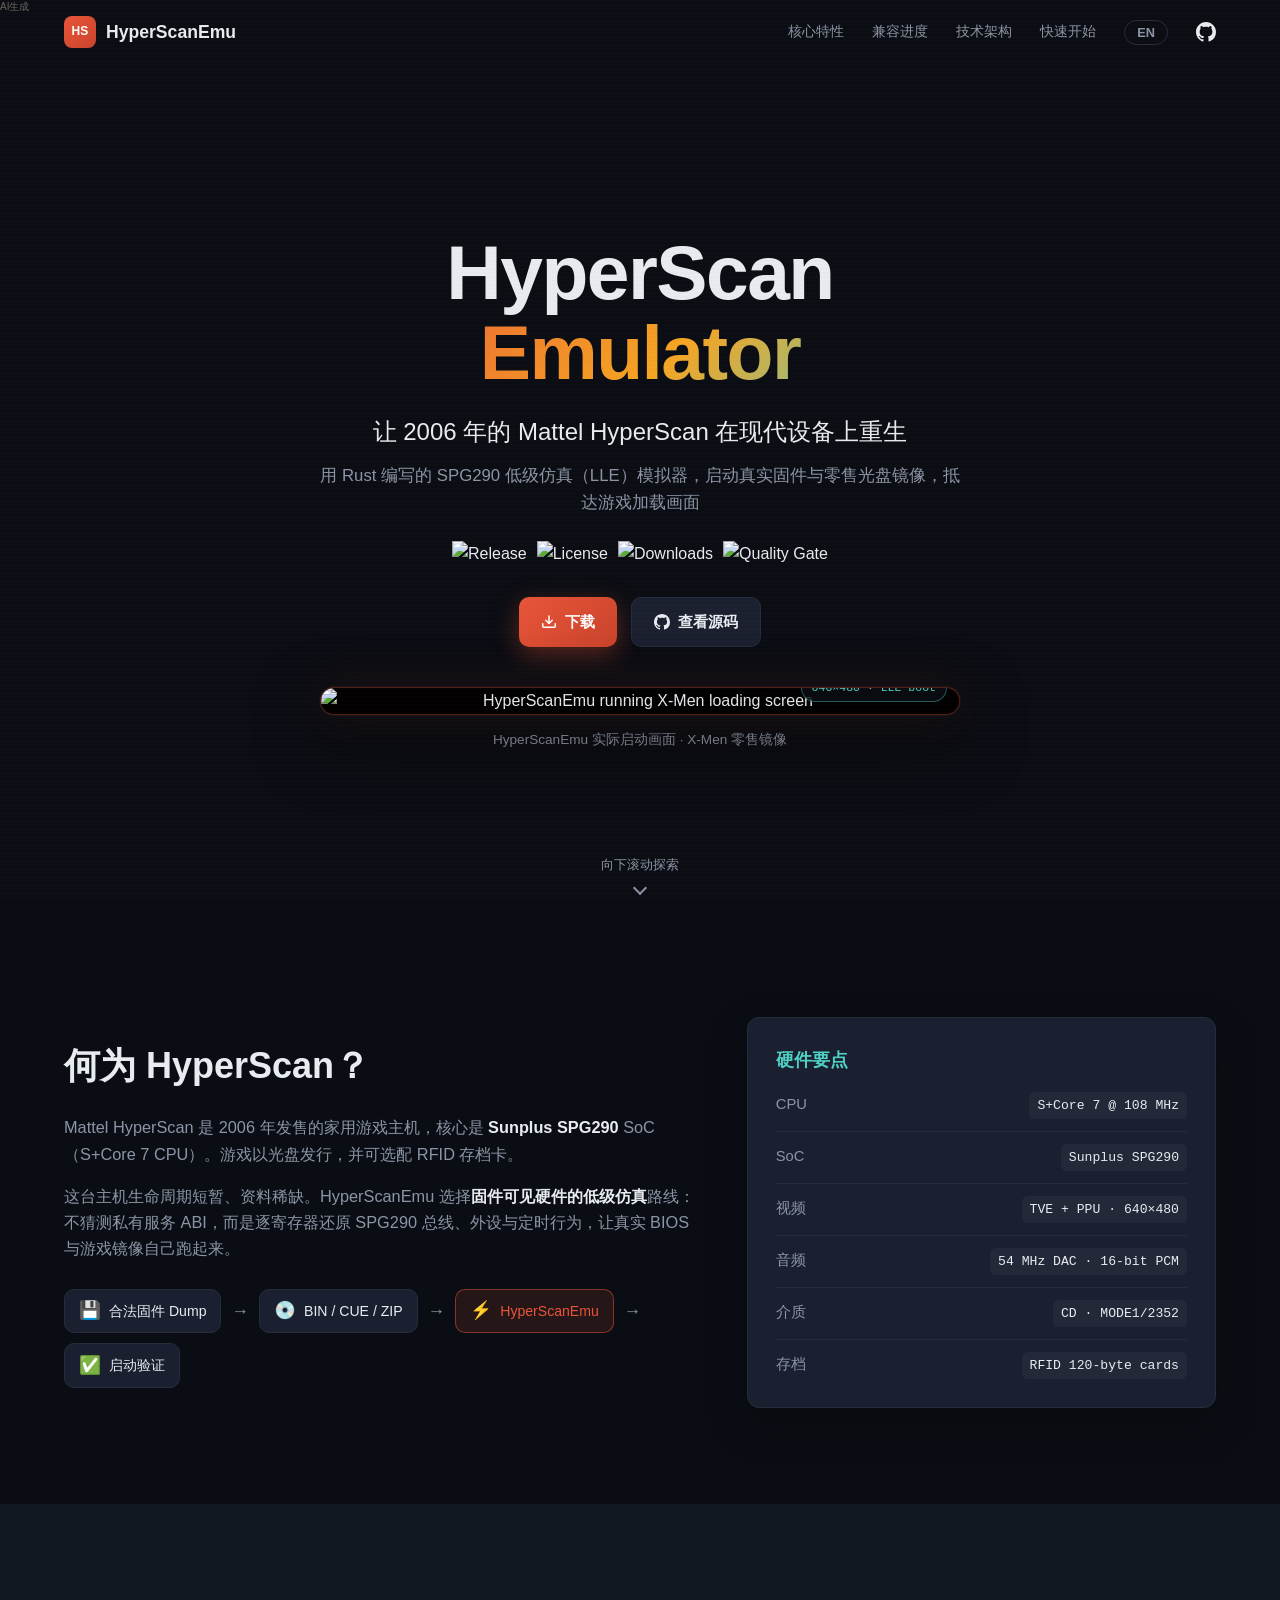
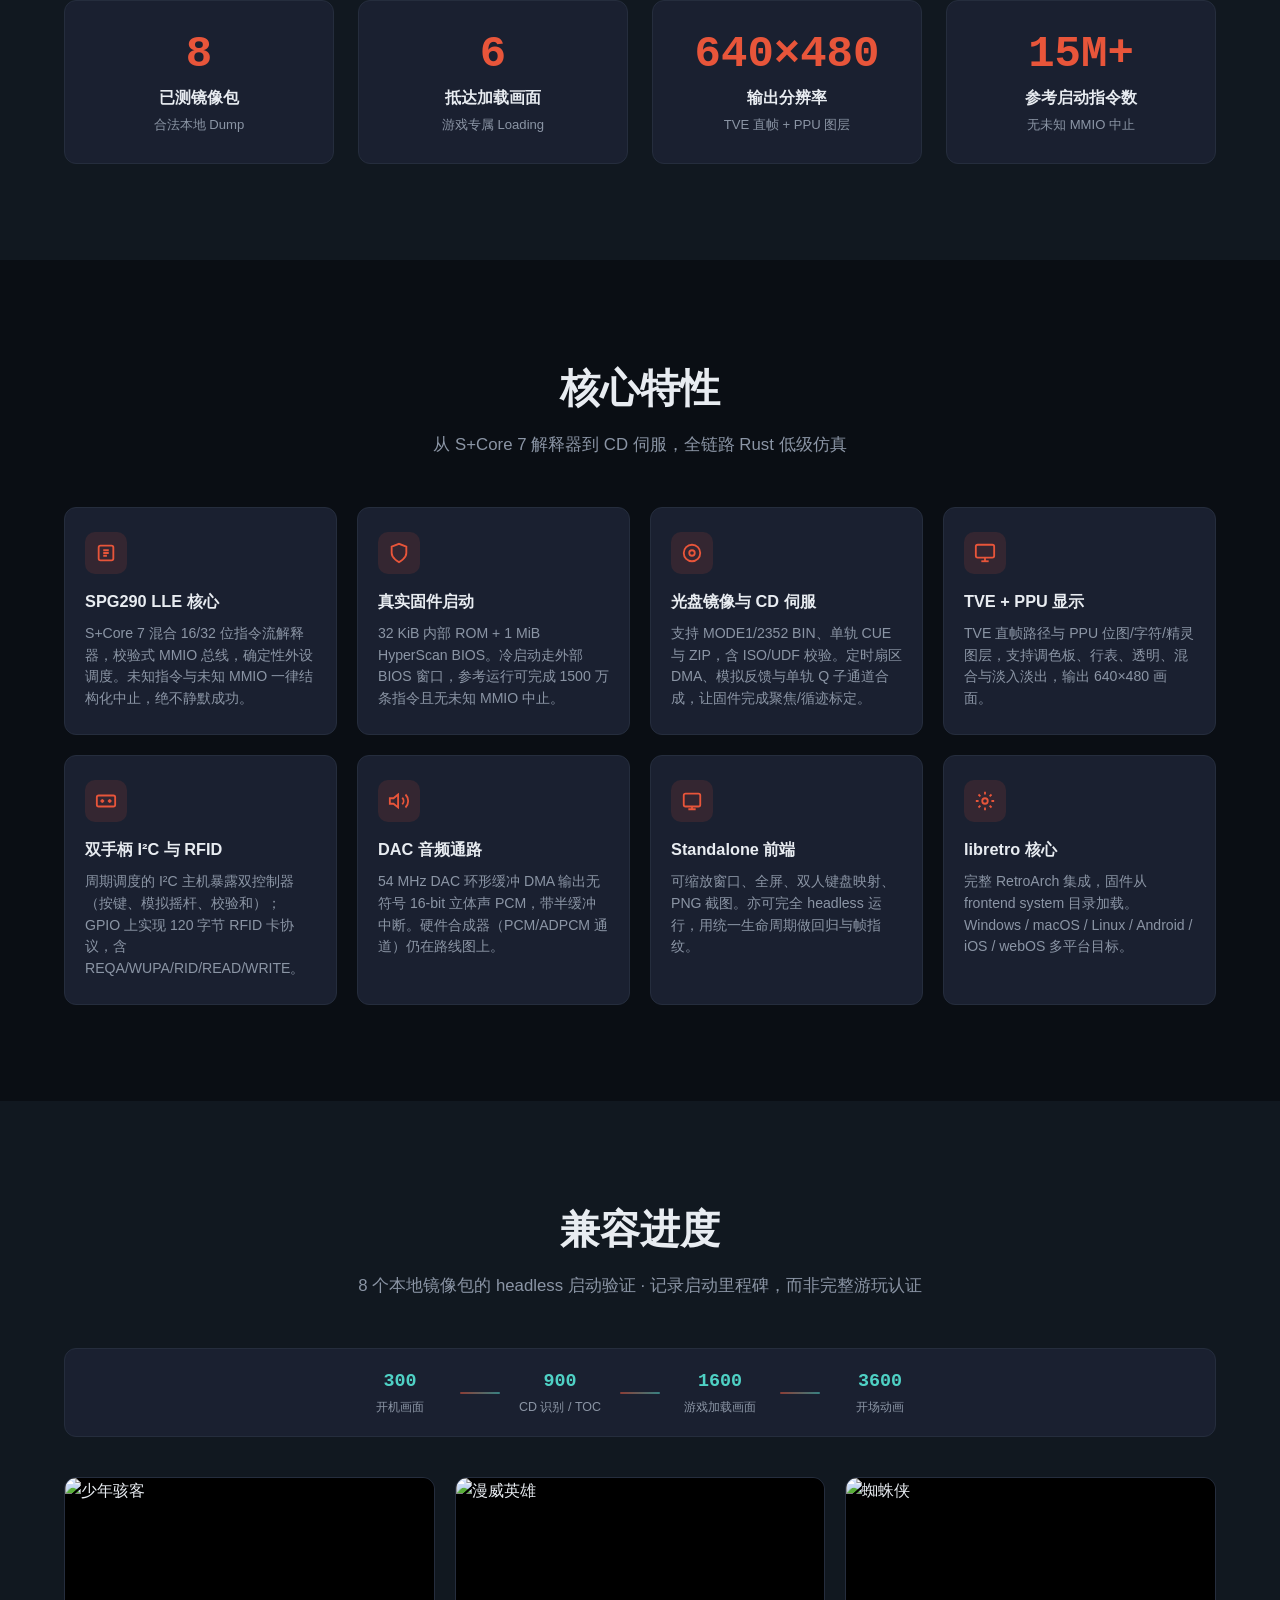
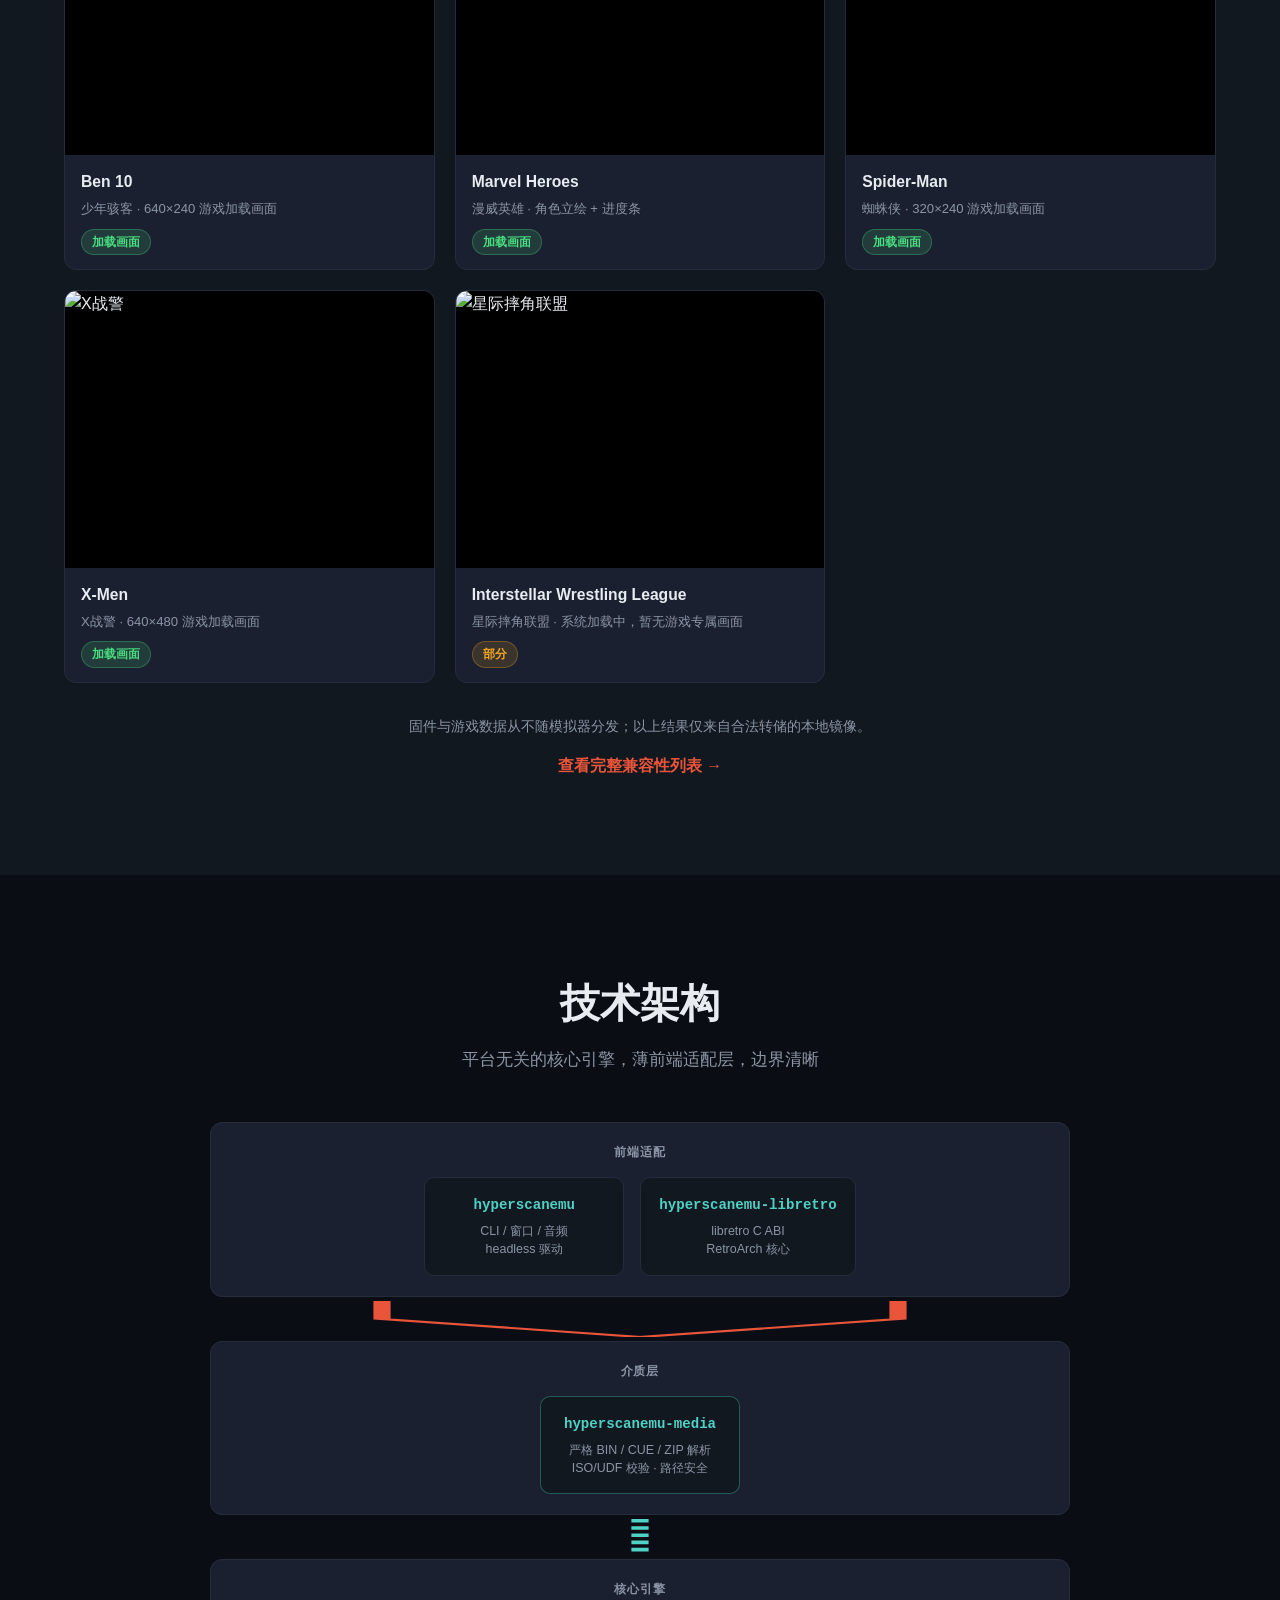
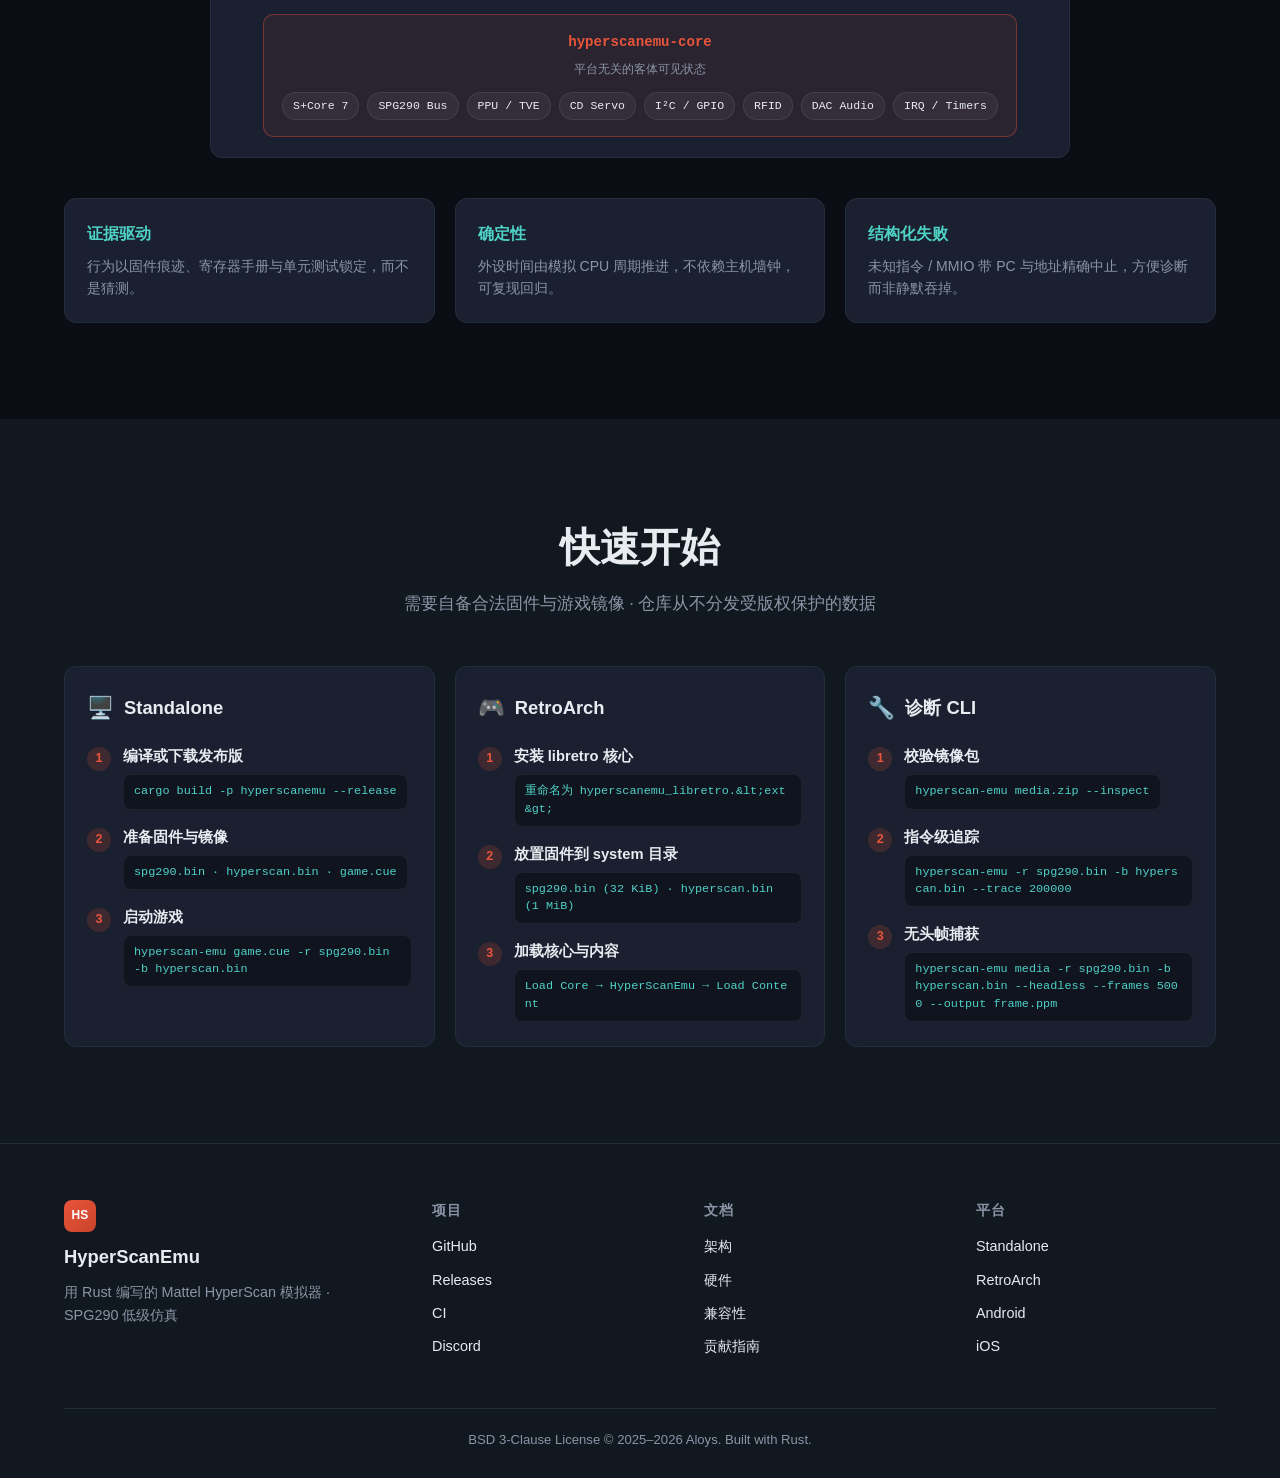
==== commit 9938d22a: "cli: flatten standalone CLI to media-path + firmware flags" ====
--- a/site/index.html
+++ b/site/index.html
@@ -358,7 +358,7 @@
               <span class="qs-num">3</span>
               <div>
                 <p data-i18n="qs-standalone-3">启动游戏</p>
-                <code>hyperscan-emu play spg290.bin hyperscan.bin game.cue</code>
+                <code>hyperscan-emu game.cue -r spg290.bin -b hyperscan.bin</code>
               </div>
             </div>
           </div>
@@ -402,21 +402,21 @@
               <span class="qs-num">1</span>
               <div>
                 <p data-i18n="qs-diag-1">校验镜像包</p>
-                <code>inspect-disc media.zip</code>
+                <code>hyperscan-emu media.zip --inspect</code>
               </div>
             </div>
             <div class="qs-step">
               <span class="qs-num">2</span>
               <div>
                 <p data-i18n="qs-diag-2">指令级追踪</p>
-                <code>trace spg290.bin hyperscan.bin 200000</code>
+                <code>hyperscan-emu -r spg290.bin -b hyperscan.bin --trace 200000</code>
               </div>
             </div>
             <div class="qs-step">
               <span class="qs-num">3</span>
               <div>
                 <p data-i18n="qs-diag-3">无头帧捕获</p>
-                <code>run spg290.bin hyperscan.bin media 5000 frame.ppm</code>
+                <code>hyperscan-emu media -r spg290.bin -b hyperscan.bin --headless --frames 5000 --output frame.ppm</code>
               </div>
             </div>
           </div>
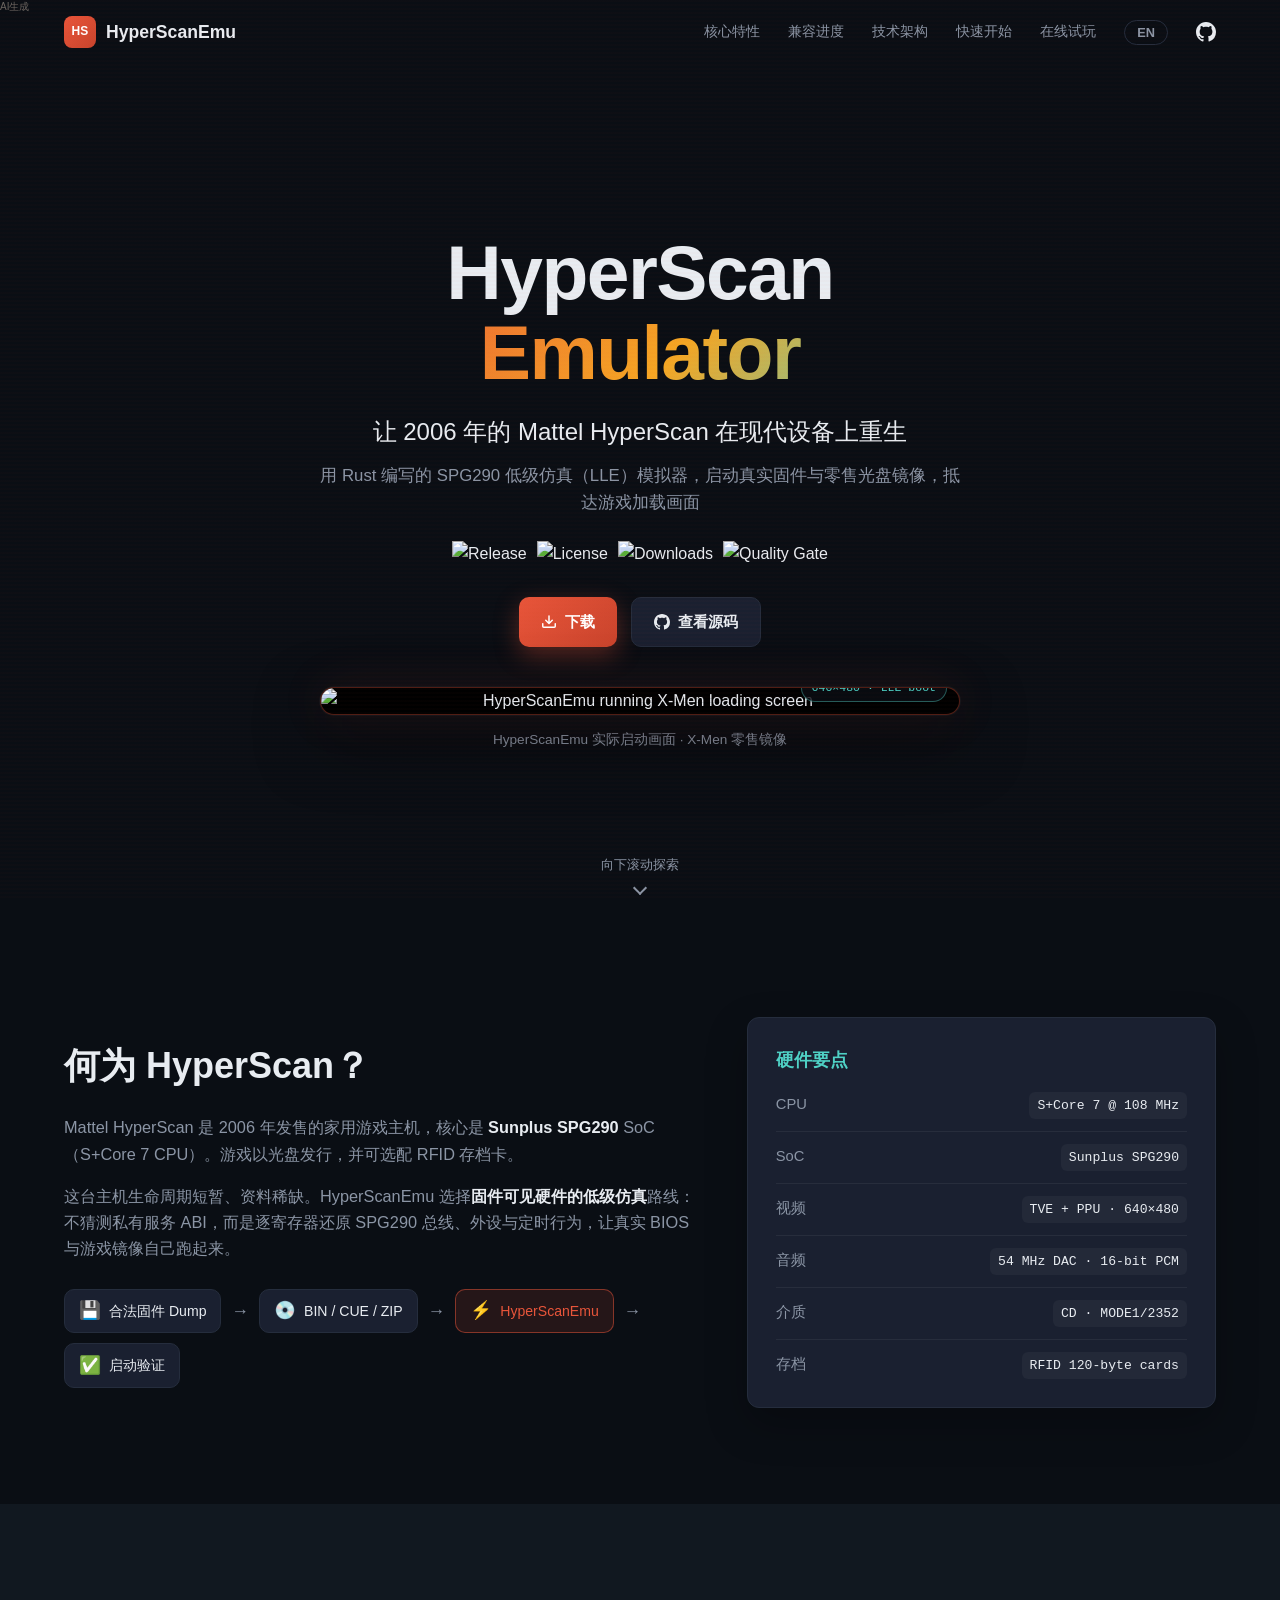
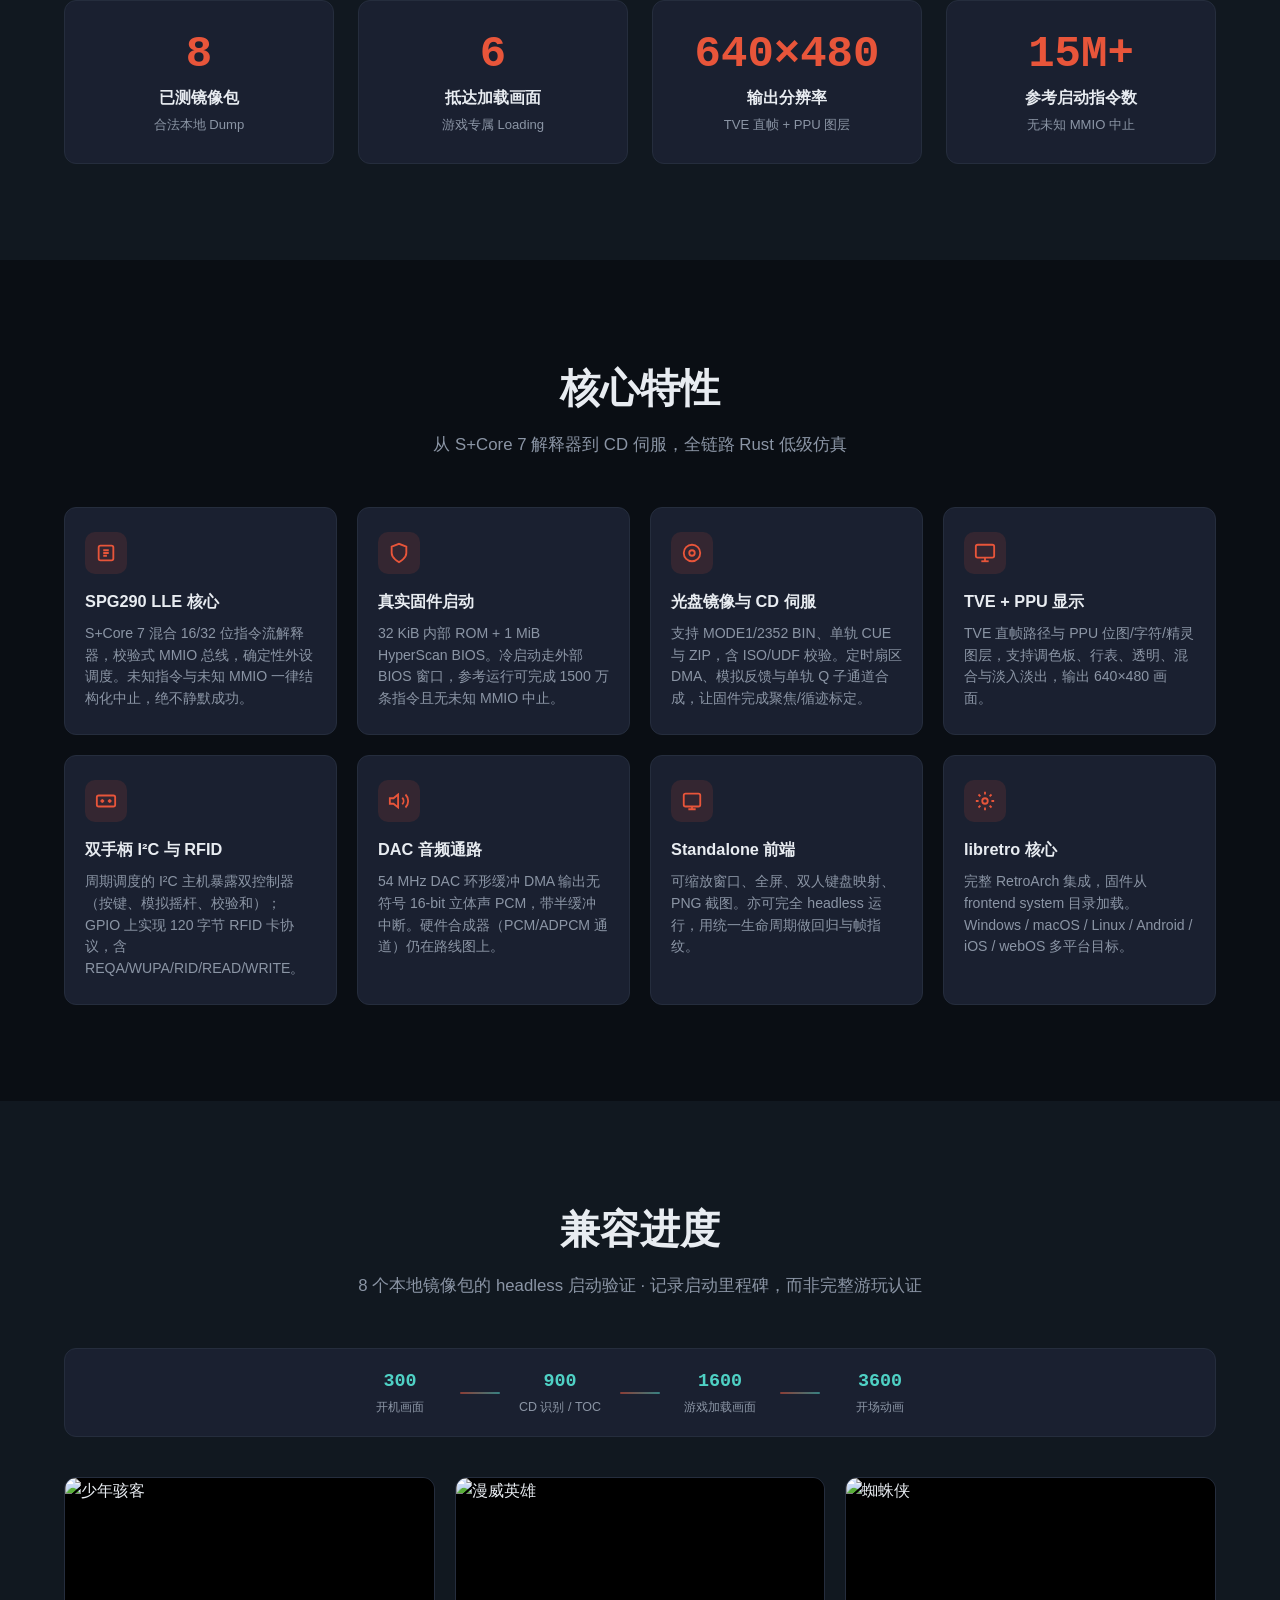
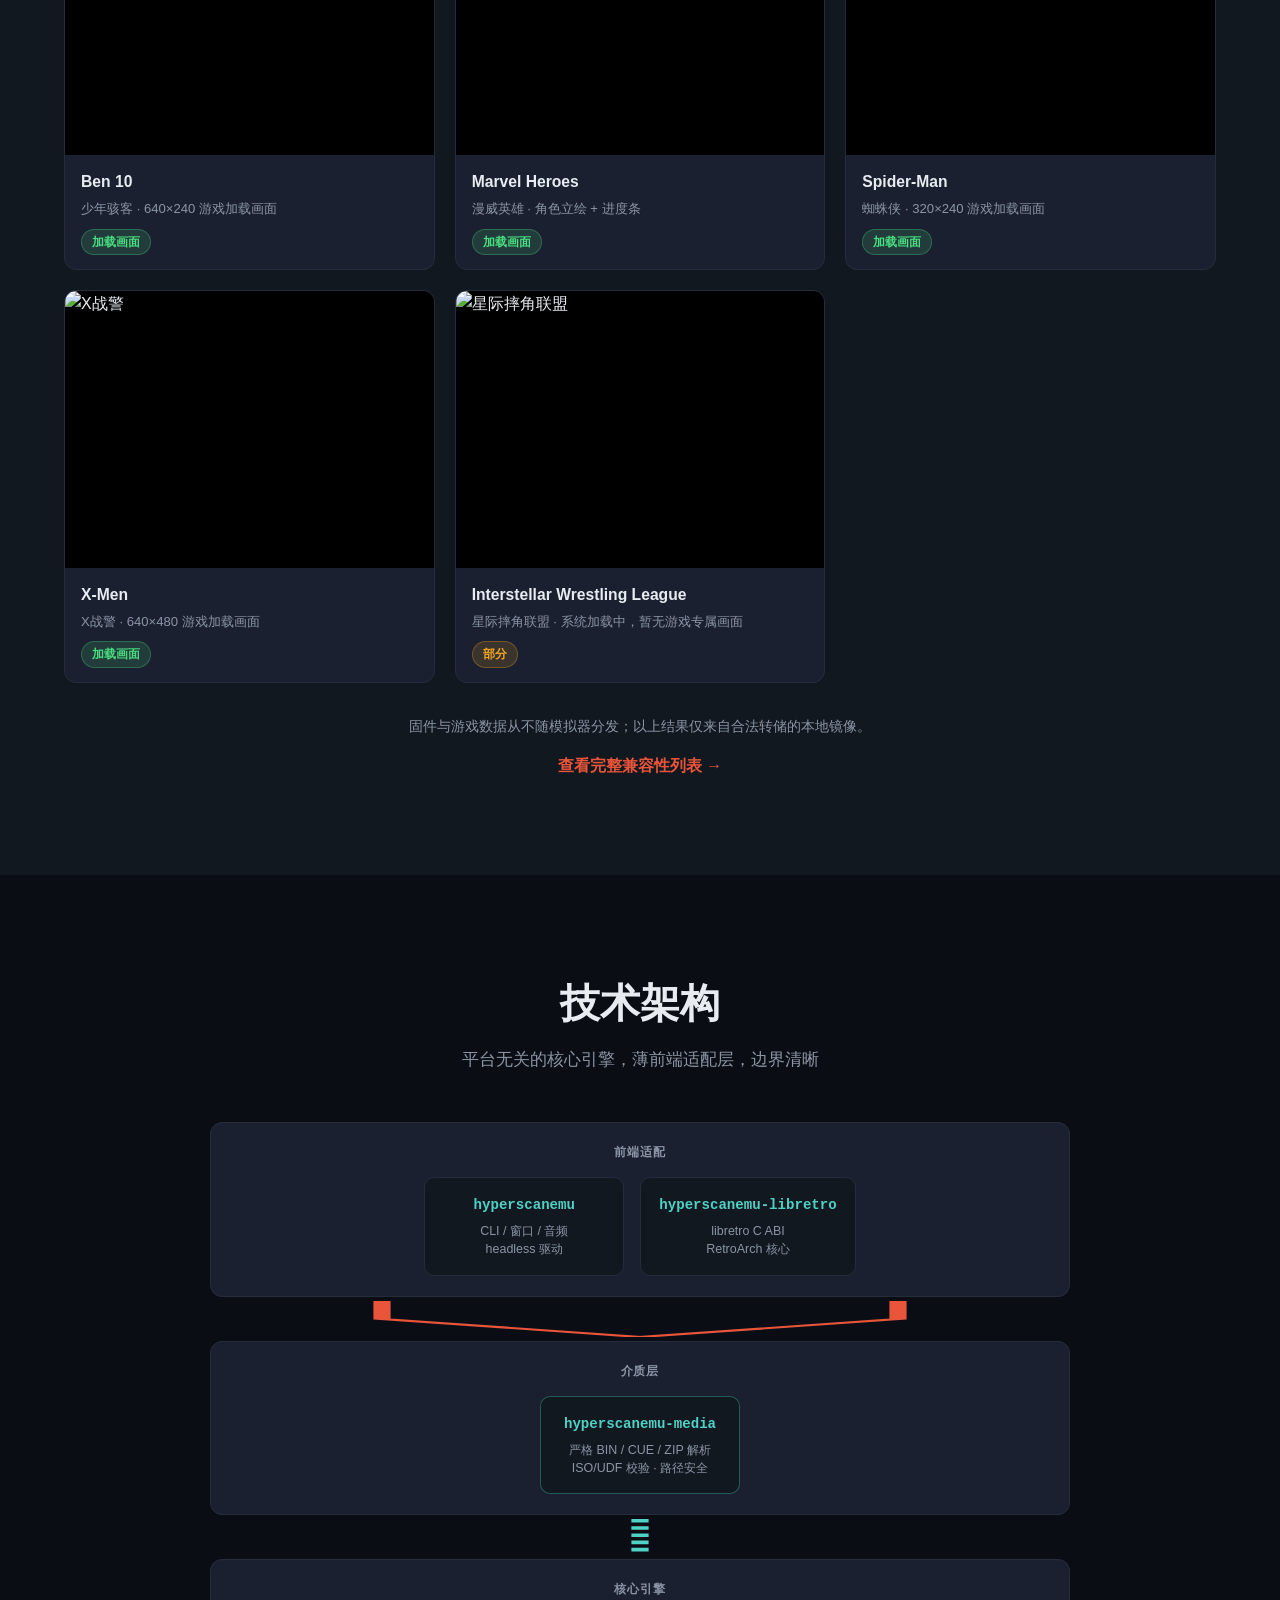
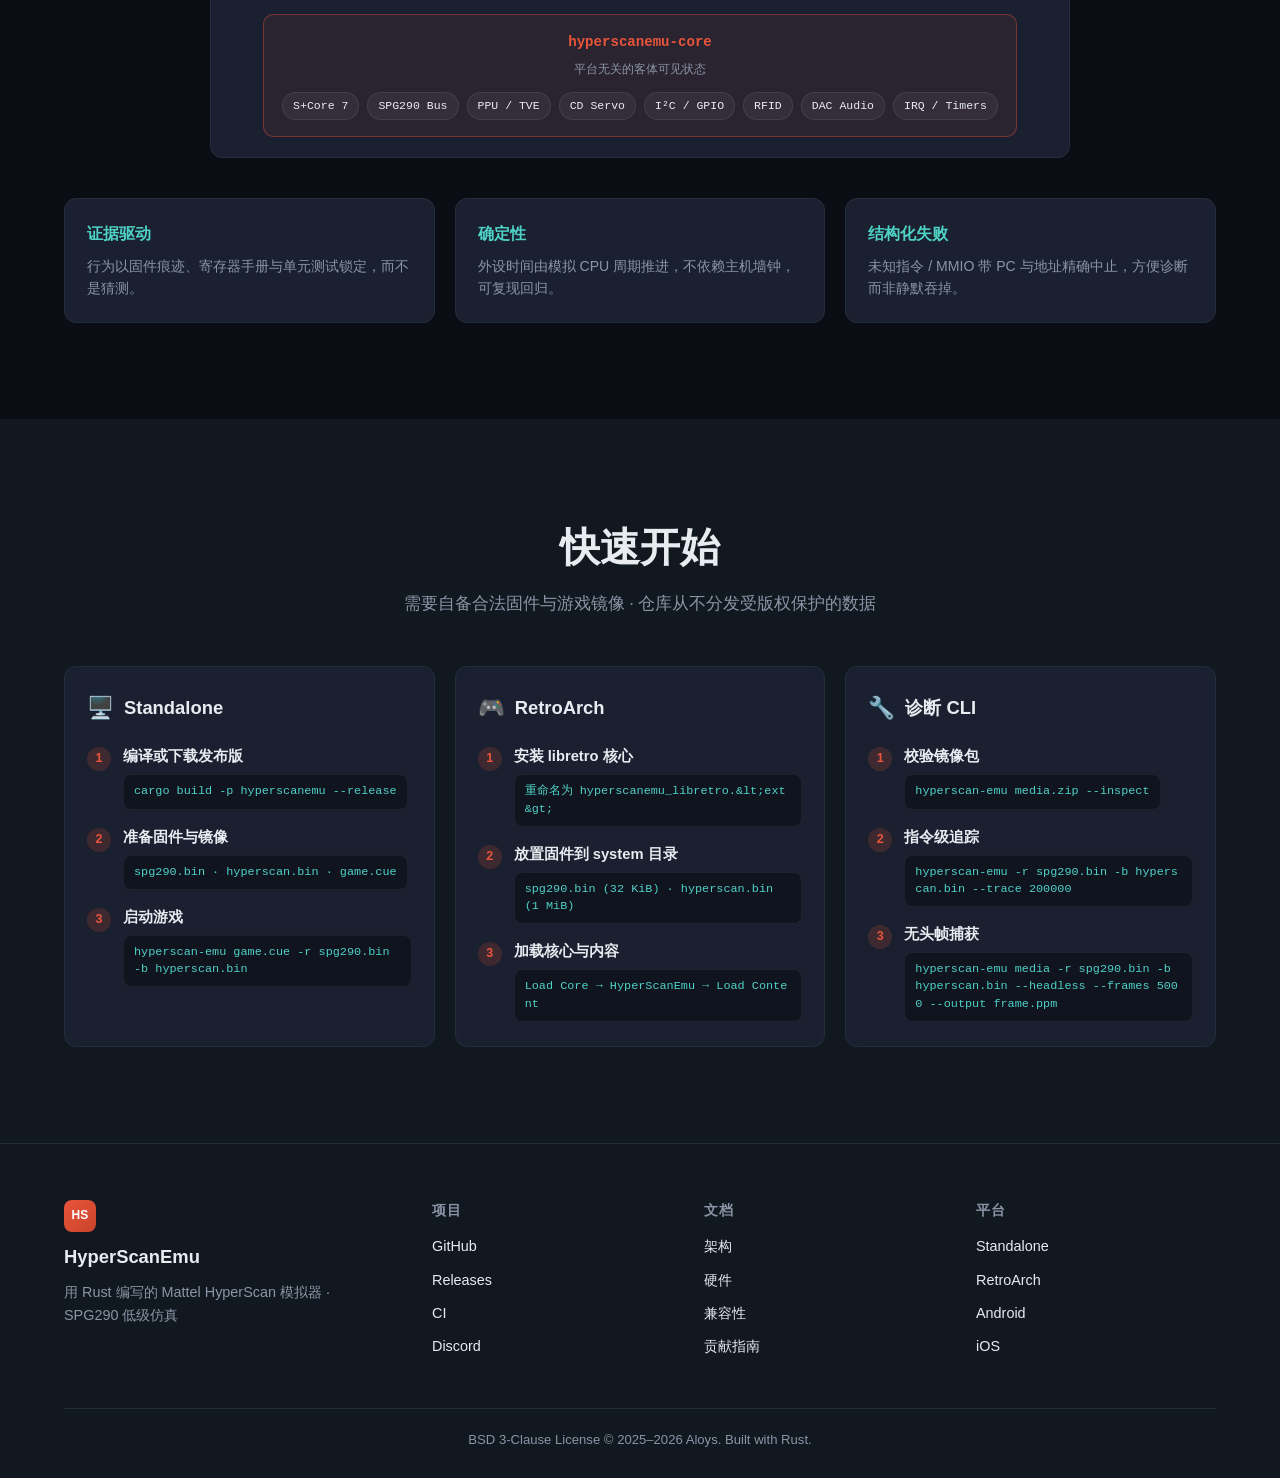
==== commit 28ee23fb: "feat: add EmulatorJS browser core Compile the libretro core for wasm32-unknown-emscripten and packag" ====
--- a/site/index.html
+++ b/site/index.html
@@ -25,6 +25,7 @@
         <a href="#gallery" data-i18n="nav-games">兼容进度</a>
         <a href="#architecture" data-i18n="nav-arch">技术架构</a>
         <a href="#quickstart" data-i18n="nav-quickstart">快速开始</a>
+        <a href="play.html" data-i18n="nav-play">在线试玩</a>
         <button id="lang-toggle" class="lang-toggle" aria-label="Switch language">EN</button>
         <a href="https://github.com/AloysHF/HyperScanEmu" class="nav-github" target="_blank" rel="noopener">
           <svg width="20" height="20" viewBox="0 0 16 16" fill="currentColor" aria-hidden="true"><path d="M8 0C3.58 0 0 3.58 0 8c0 3.54 2.29 6.53 5.47 7.59.4.07.55-.17.55-.38 0-.19-.01-.82-.01-1.49-2.01.37-2.53-.49-2.69-.94-.09-.23-.48-.94-.82-1.13-.28-.15-.68-.52-.01-.53.63-.01 1.08.58 1.23.82.72 1.21 1.87.87 2.33.66.07-.52.28-.87.51-1.07-1.78-.2-3.64-.89-3.64-3.95 0-.87.31-1.59.82-2.15-.08-.2-.36-1.02.08-2.12 0 0 .67-.21 2.2.82.64-.18 1.32-.27 2-.27.68 0 1.36.09 2 .27 1.53-1.04 2.2-.82 2.2-.82.44 1.1.16 1.92.08 2.12.51.56.82 1.27.82 2.15 0 3.07-1.87 3.75-3.65 3.95.29.25.54.73.54 1.48 0 1.07-.01 1.93-.01 2.2 0 .21.15.46.55.38A8.013 8.013 0 0016 8c0-4.42-3.58-8-8-8z"/></svg>
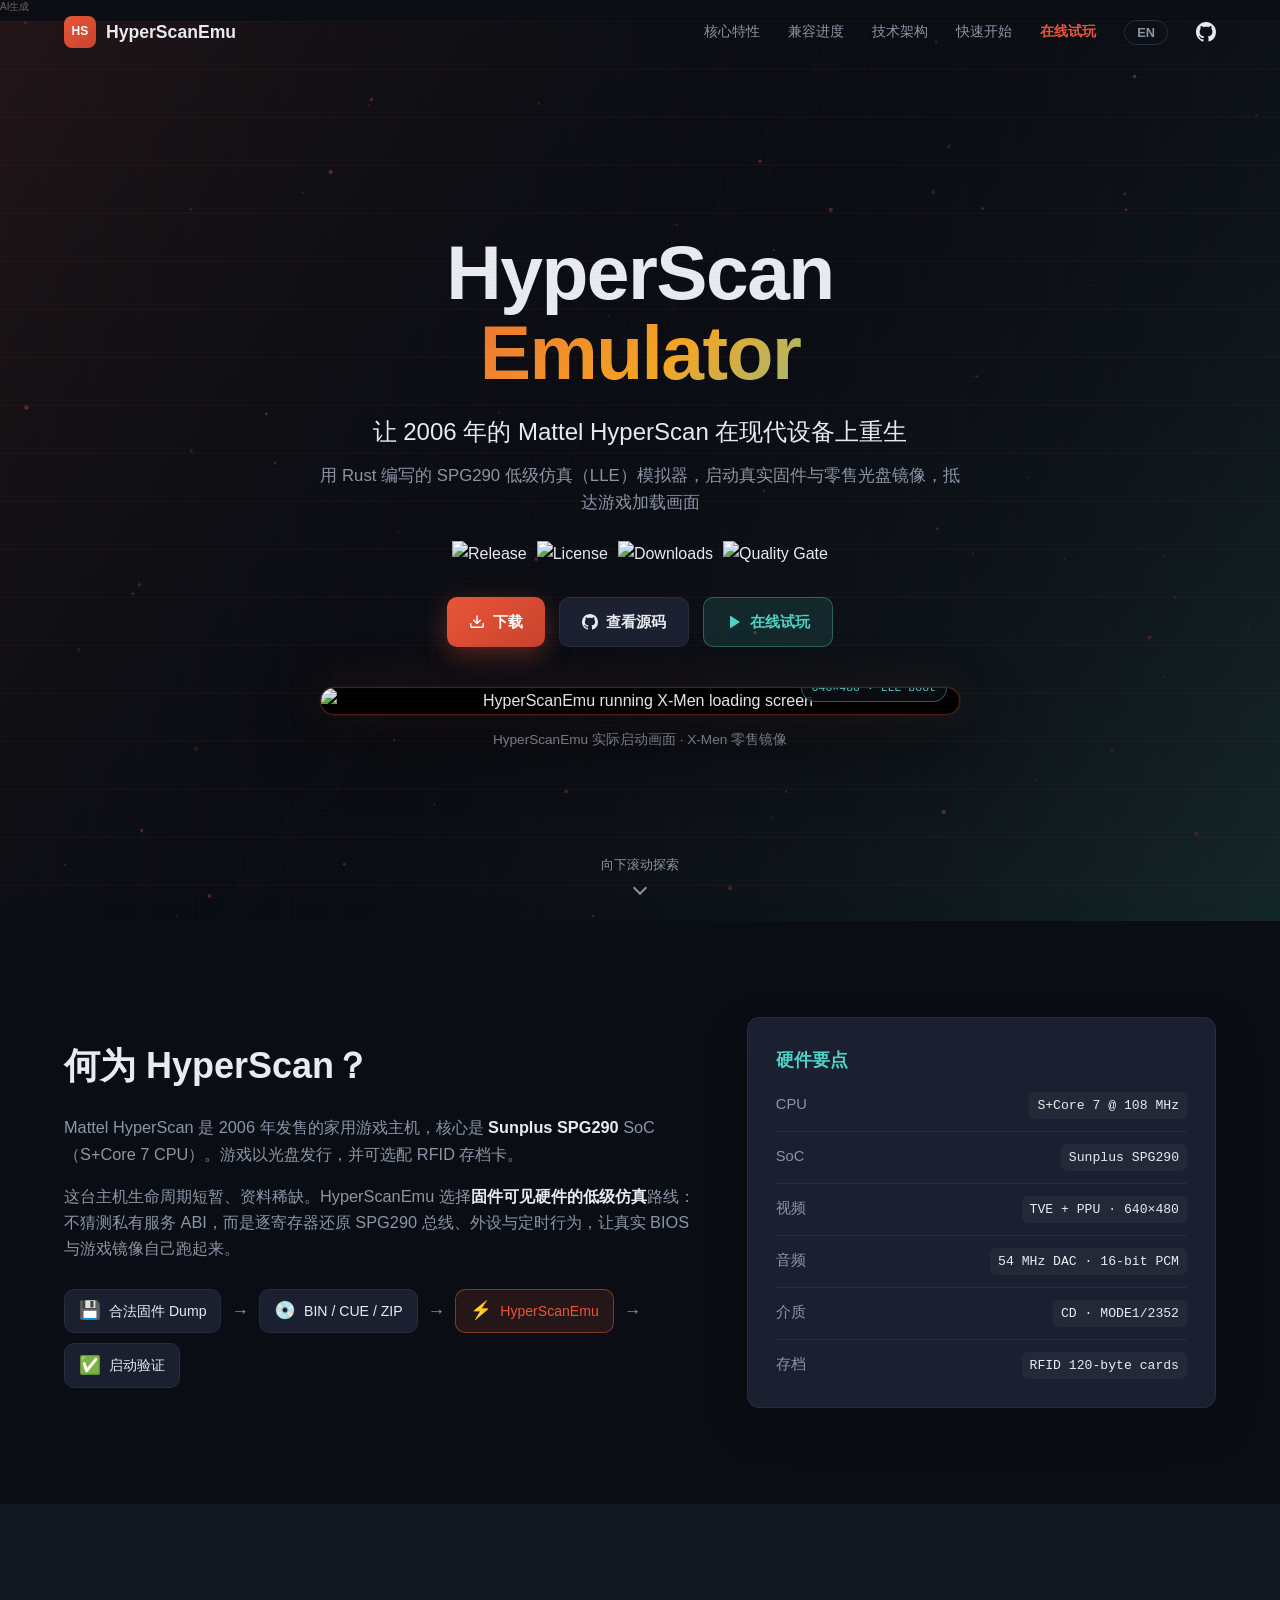
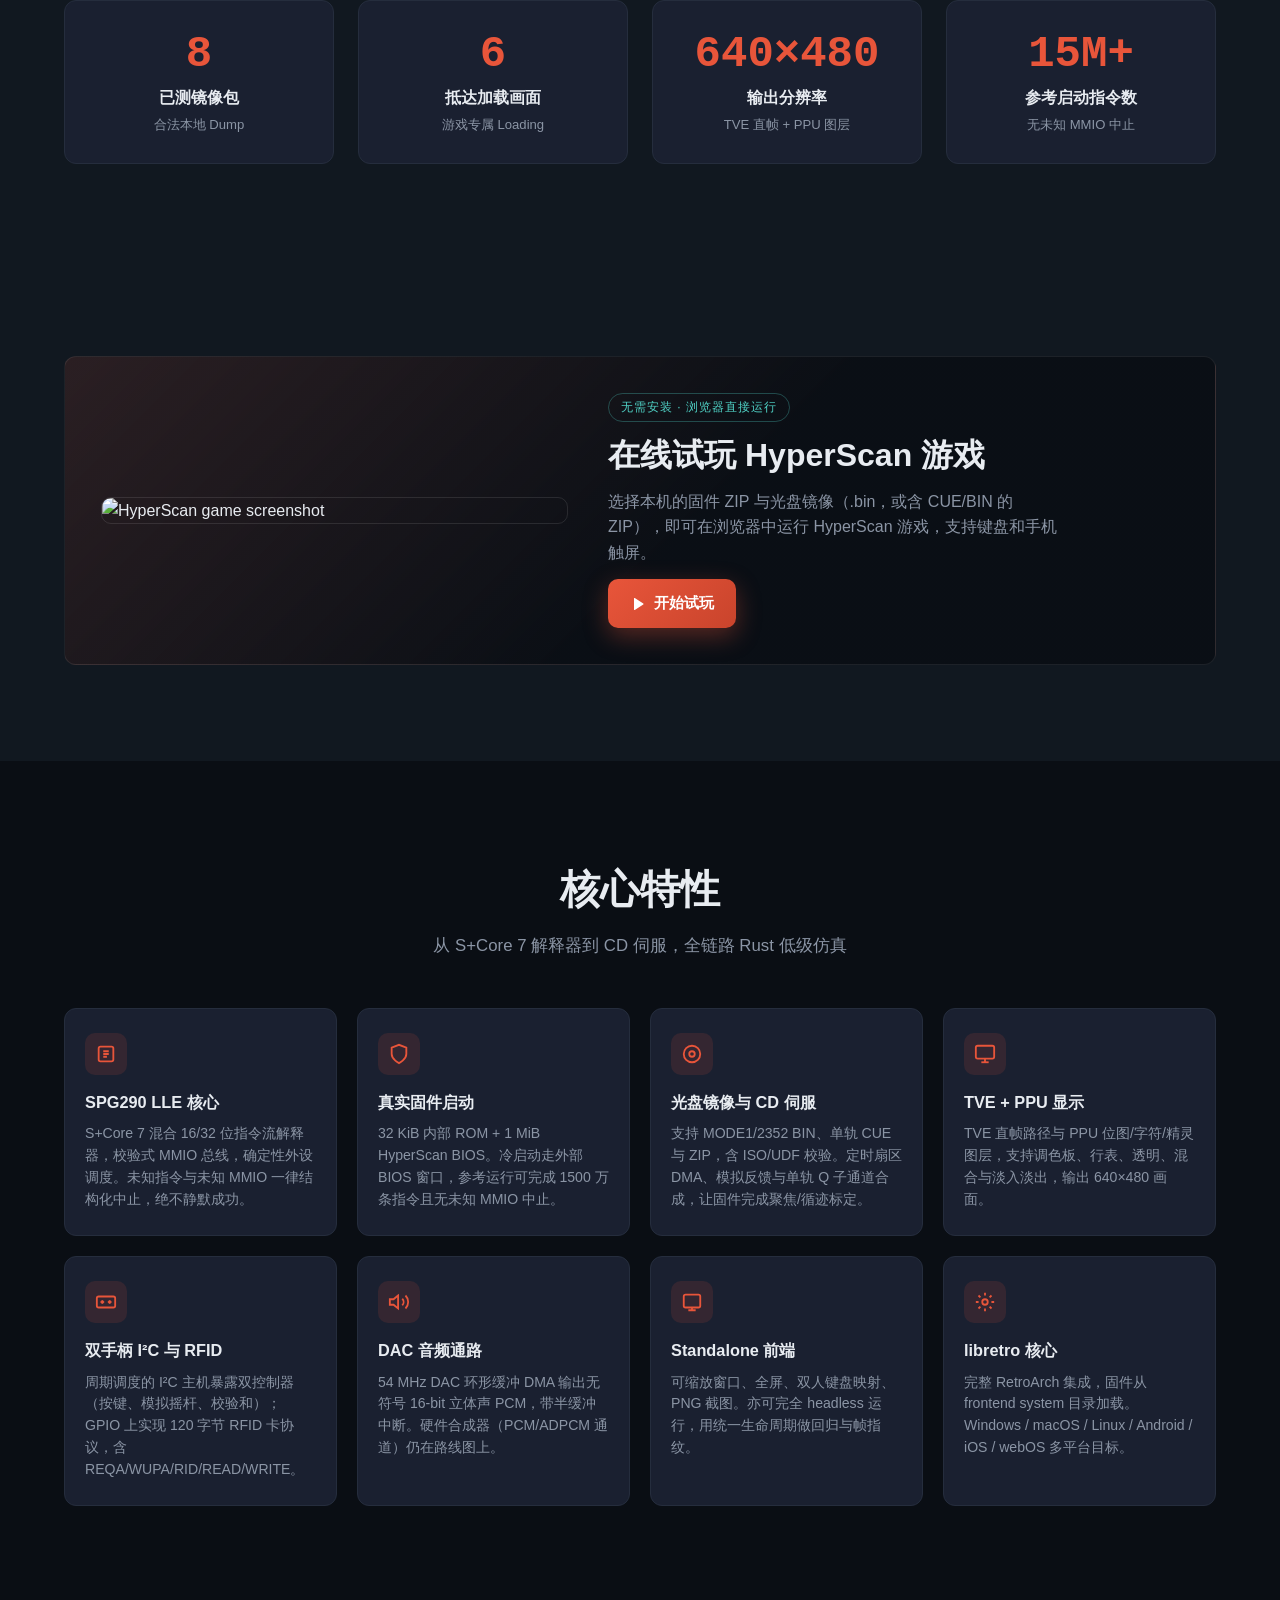
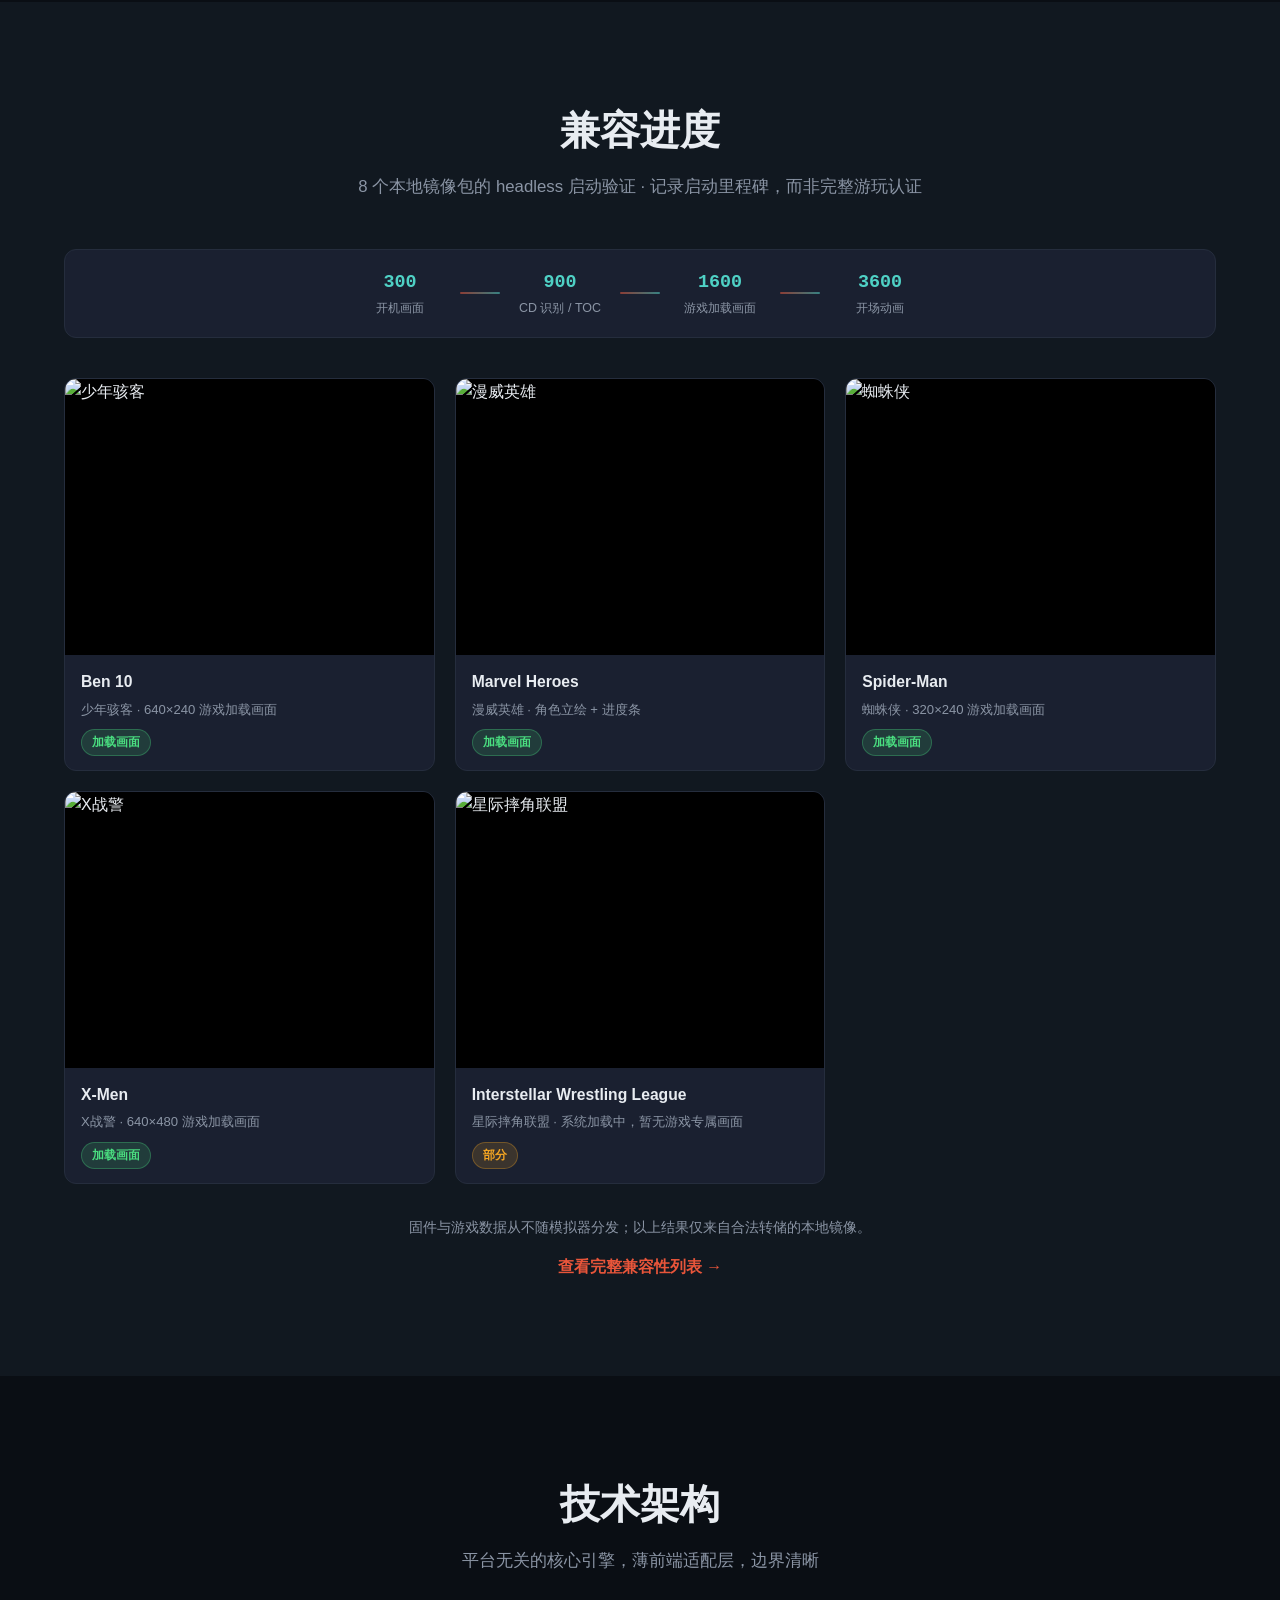
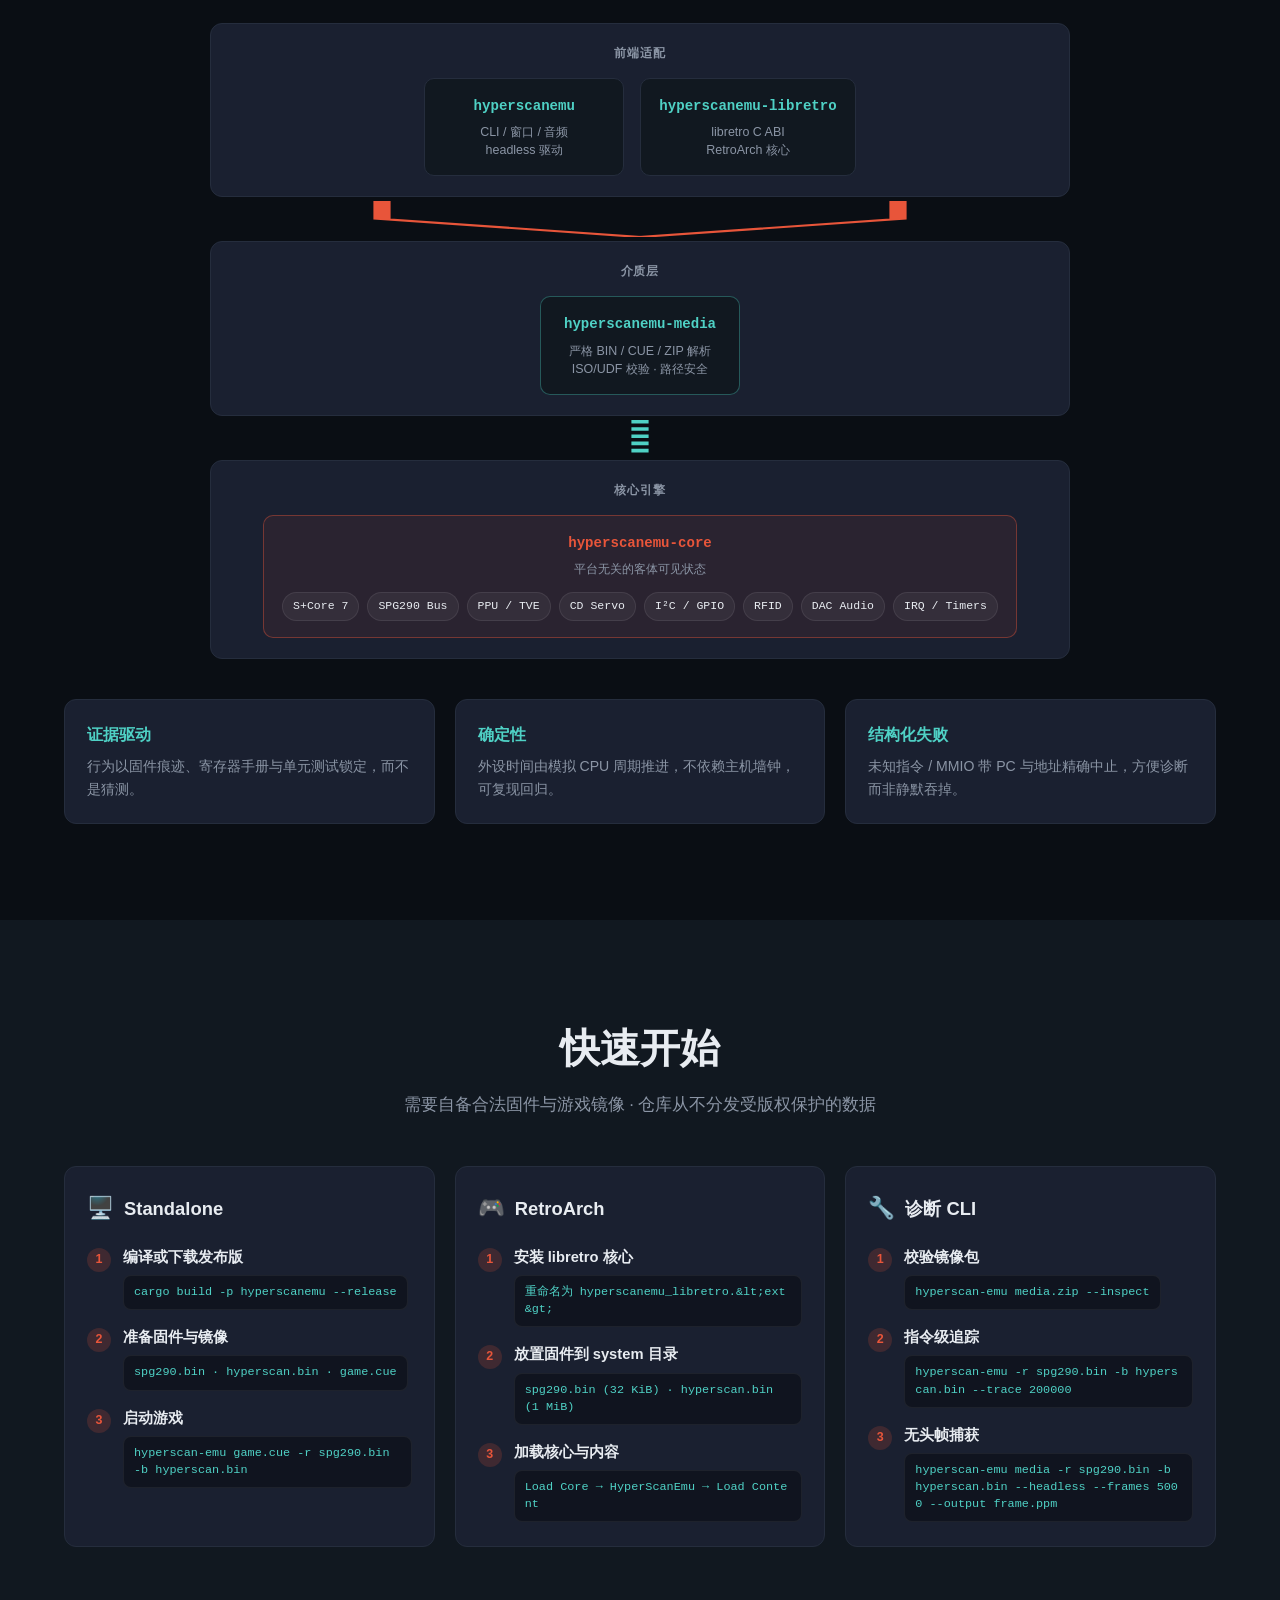
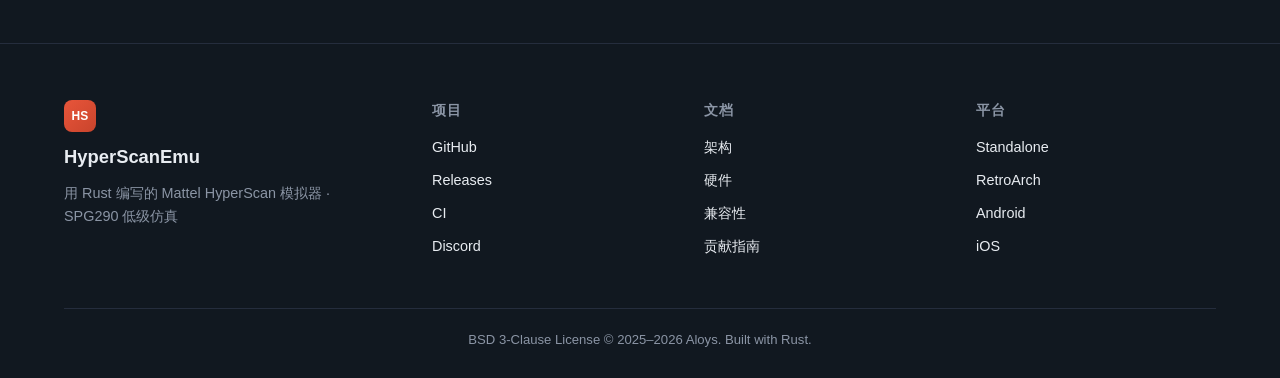
==== commit 616b12b1: "feat: surface online play on the landing page" ====
--- a/site/index.html
+++ b/site/index.html
@@ -25,7 +25,7 @@
         <a href="#gallery" data-i18n="nav-games">兼容进度</a>
         <a href="#architecture" data-i18n="nav-arch">技术架构</a>
         <a href="#quickstart" data-i18n="nav-quickstart">快速开始</a>
-        <a href="play.html" data-i18n="nav-play">在线试玩</a>
+        <a href="play.html" class="nav-play" data-i18n="nav-play">在线试玩</a>
         <button id="lang-toggle" class="lang-toggle" aria-label="Switch language">EN</button>
         <a href="https://github.com/AloysHF/HyperScanEmu" class="nav-github" target="_blank" rel="noopener">
           <svg width="20" height="20" viewBox="0 0 16 16" fill="currentColor" aria-hidden="true"><path d="M8 0C3.58 0 0 3.58 0 8c0 3.54 2.29 6.53 5.47 7.59.4.07.55-.17.55-.38 0-.19-.01-.82-.01-1.49-2.01.37-2.53-.49-2.69-.94-.09-.23-.48-.94-.82-1.13-.28-.15-.68-.52-.01-.53.63-.01 1.08.58 1.23.82.72 1.21 1.87.87 2.33.66.07-.52.28-.87.51-1.07-1.78-.2-3.64-.89-3.64-3.95 0-.87.31-1.59.82-2.15-.08-.2-.36-1.02.08-2.12 0 0 .67-.21 2.2.82.64-.18 1.32-.27 2-.27.68 0 1.36.09 2 .27 1.53-1.04 2.2-.82 2.2-.82.44 1.1.16 1.92.08 2.12.51.56.82 1.27.82 2.15 0 3.07-1.87 3.75-3.65 3.95.29.25.54.73.54 1.48 0 1.07-.01 1.93-.01 2.2 0 .21.15.46.55.38A8.013 8.013 0 0016 8c0-4.42-3.58-8-8-8z"/></svg>
@@ -64,6 +64,10 @@
           <svg width="16" height="16" viewBox="0 0 16 16" fill="currentColor" aria-hidden="true"><path d="M8 0C3.58 0 0 3.58 0 8c0 3.54 2.29 6.53 5.47 7.59.4.07.55-.17.55-.38 0-.19-.01-.82-.01-1.49-2.01.37-2.53-.49-2.69-.94-.09-.23-.48-.94-.82-1.13-.28-.15-.68-.52-.01-.53.63-.01 1.08.58 1.23.82.72 1.21 1.87.87 2.33.66.07-.52.28-.87.51-1.07-1.78-.2-3.64-.89-3.64-3.95 0-.87.31-1.59.82-2.15-.08-.2-.36-1.02.08-2.12 0 0 .67-.21 2.2.82.64-.18 1.32-.27 2-.27.68 0 1.36.09 2 .27 1.53-1.04 2.2-.82 2.2-.82.44 1.1.16 1.92.08 2.12.51.56.82 1.27.82 2.15 0 3.07-1.87 3.75-3.65 3.95.29.25.54.73.54 1.48 0 1.07-.01 1.93-.01 2.2 0 .21.15.46.55.38A8.013 8.013 0 0016 8c0-4.42-3.58-8-8-8z"/></svg>
           <span data-i18n="hero-github">查看源码</span>
         </a>
+        <a href="play.html" class="btn btn-play">
+          <svg width="16" height="16" viewBox="0 0 16 16" fill="currentColor" aria-hidden="true"><path d="M4 2.5v11a.5.5 0 00.77.42l8.5-5.5a.5.5 0 000-.84l-8.5-5.5A.5.5 0 004 2.5z"/></svg>
+          <span data-i18n="hero-play">在线试玩</span>
+        </a>
       </div>
       <div class="hero-shot-wrap" aria-label="Emulator screenshot">
         <div class="hero-shot-frame">
@@ -150,6 +154,26 @@
           <div class="stat-number" data-target="15" data-suffix="M+">0</div>
           <div class="stat-label" data-i18n="stat-trace">参考启动指令数</div>
           <div class="stat-sub" data-i18n="stat-trace-sub">无未知 MMIO 中止</div>
+        </div>
+      </div>
+    </div>
+  </section>
+
+  <!-- ====== PLAY ONLINE ====== -->
+  <section id="play" class="section section-dark">
+    <div class="container">
+      <div class="play-cta fade-in-up">
+        <div class="play-cta-cover">
+          <img src="docs/images/X-Men__USA___USE_.png" alt="HyperScan game screenshot" loading="lazy">
+        </div>
+        <div class="play-cta-body">
+          <span class="play-cta-badge" data-i18n="play-badge">无需安装 · 浏览器直接运行</span>
+          <h2 data-i18n="play-title">在线试玩 HyperScan 游戏</h2>
+          <p data-i18n="play-desc">选择本机的固件 ZIP 与光盘镜像（.bin，或含 CUE/BIN 的 ZIP），即可在浏览器中运行 HyperScan 游戏，支持键盘和手机触屏。</p>
+          <a href="play.html" class="btn btn-primary">
+            <svg width="16" height="16" viewBox="0 0 16 16" fill="currentColor" aria-hidden="true"><path d="M4 2.5v11a.5.5 0 00.77.42l8.5-5.5a.5.5 0 000-.84l-8.5-5.5A.5.5 0 004 2.5z"/></svg>
+            <span data-i18n="play-cta">开始试玩</span>
+          </a>
         </div>
       </div>
     </div>
--- a/site/css/style.css
+++ b/site/css/style.css
@@ -913,6 +913,70 @@
 }
 
 /* ============================================================
+   PLAY ONLINE (landing CTA)
+   ============================================================ */
+.nav-links a.nav-play {
+  color: var(--orange);
+  font-weight: 600;
+}
+
+.nav-links a.nav-play:hover { color: var(--teal); }
+
+.btn-play {
+  background: rgba(79, 209, 197, 0.12);
+  color: var(--teal);
+  border: 1px solid rgba(79, 209, 197, 0.35);
+}
+
+.btn-play:hover {
+  background: rgba(79, 209, 197, 0.2);
+  transform: translateY(-2px);
+}
+
+.play-cta {
+  display: grid;
+  grid-template-columns: minmax(0, 0.9fr) minmax(0, 1.1fr);
+  gap: 40px;
+  align-items: center;
+  background: linear-gradient(135deg, rgba(232, 85, 58, 0.12), rgba(10, 14, 20, 0.9) 55%);
+  border: 1px solid rgba(255, 255, 255, 0.08);
+  border-radius: var(--radius);
+  padding: 36px;
+}
+
+.play-cta-cover img {
+  width: 100%;
+  border-radius: 10px;
+  border: 1px solid rgba(255, 255, 255, 0.1);
+  display: block;
+}
+
+.play-cta-body {
+  display: flex;
+  flex-direction: column;
+  align-items: flex-start;
+  gap: 14px;
+}
+
+.play-cta-badge {
+  font-size: 0.75rem;
+  letter-spacing: 0.08em;
+  text-transform: uppercase;
+  color: var(--teal);
+  border: 1px solid rgba(79, 209, 197, 0.3);
+  border-radius: 999px;
+  padding: 4px 12px;
+}
+
+.play-cta-body h2 { font-size: 2rem; line-height: 1.2; }
+.play-cta-body p { color: var(--text-dim); max-width: 52ch; }
+
+@media (max-width: 720px) {
+  .play-cta { grid-template-columns: 1fr; padding: 24px; }
+  .play-cta-cover { max-width: 360px; }
+}
+
+/* ============================================================
    FOOTER
    ============================================================ */
 #footer {
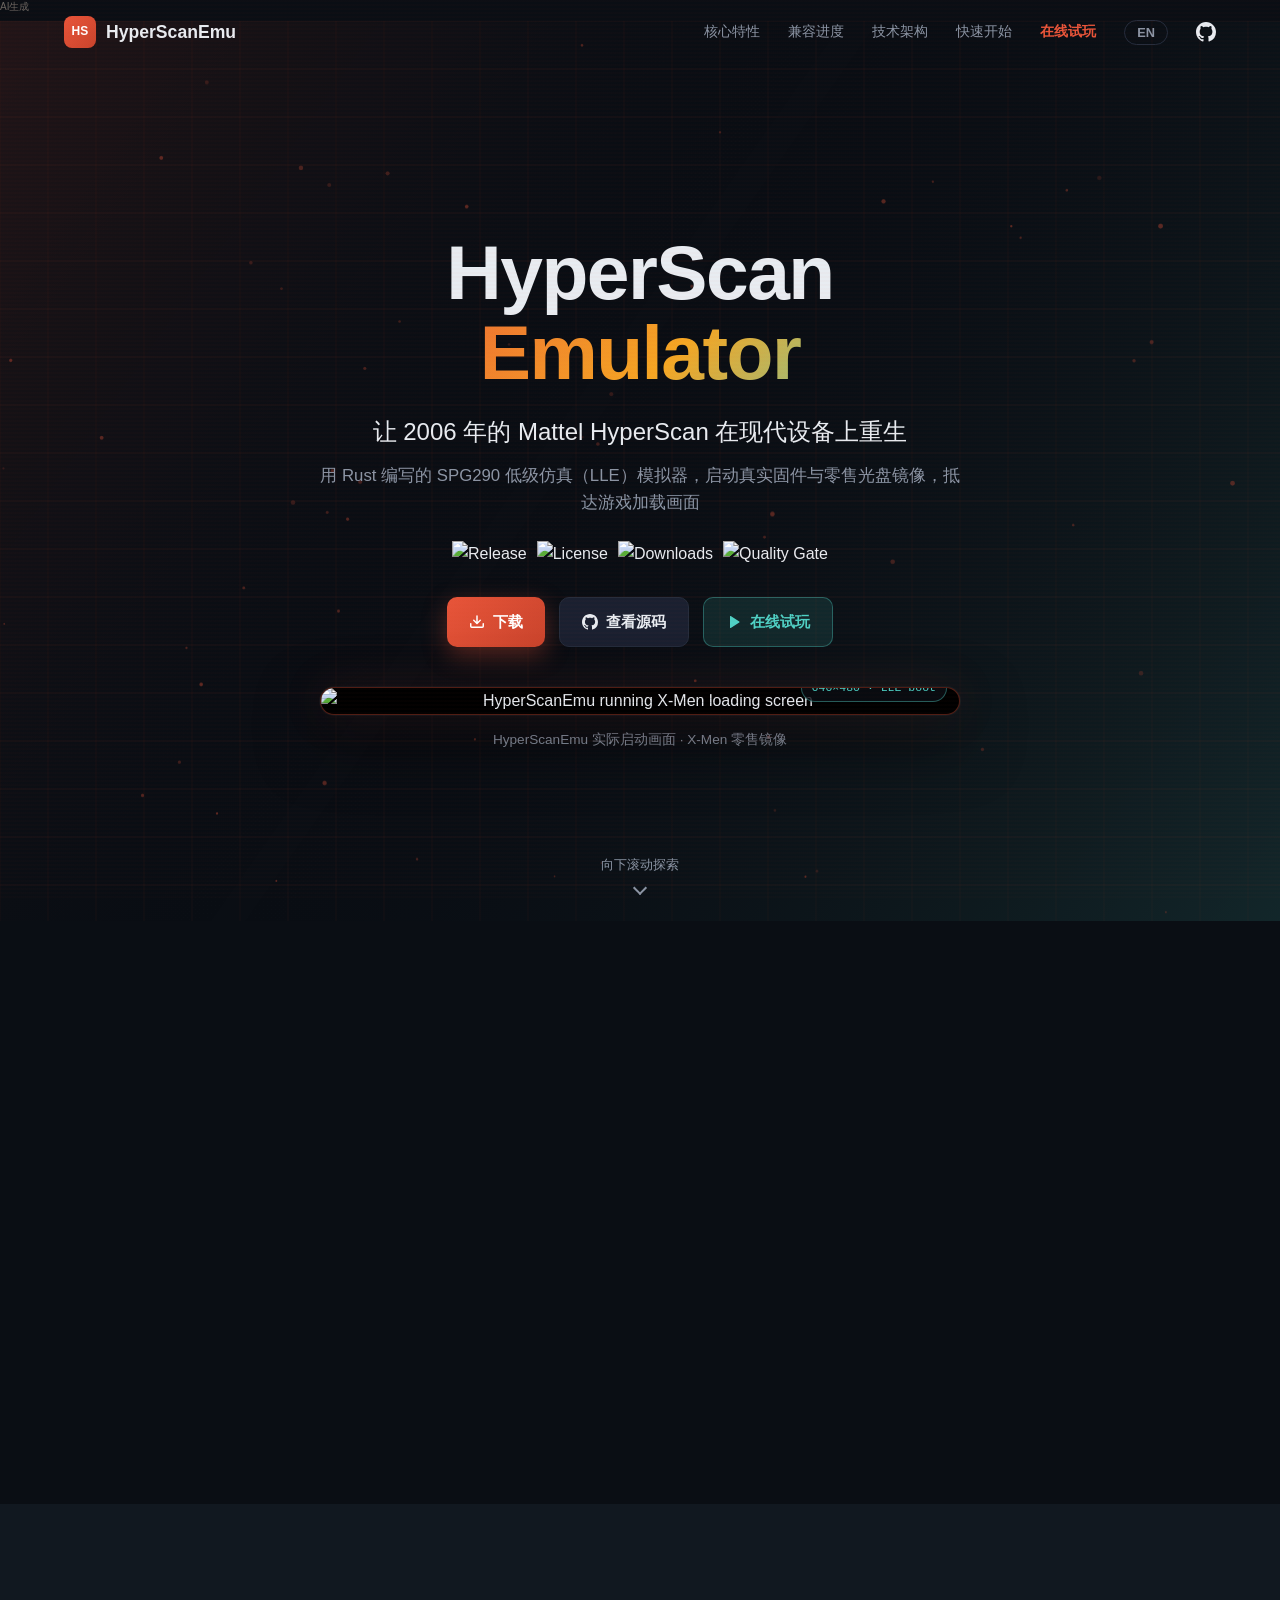
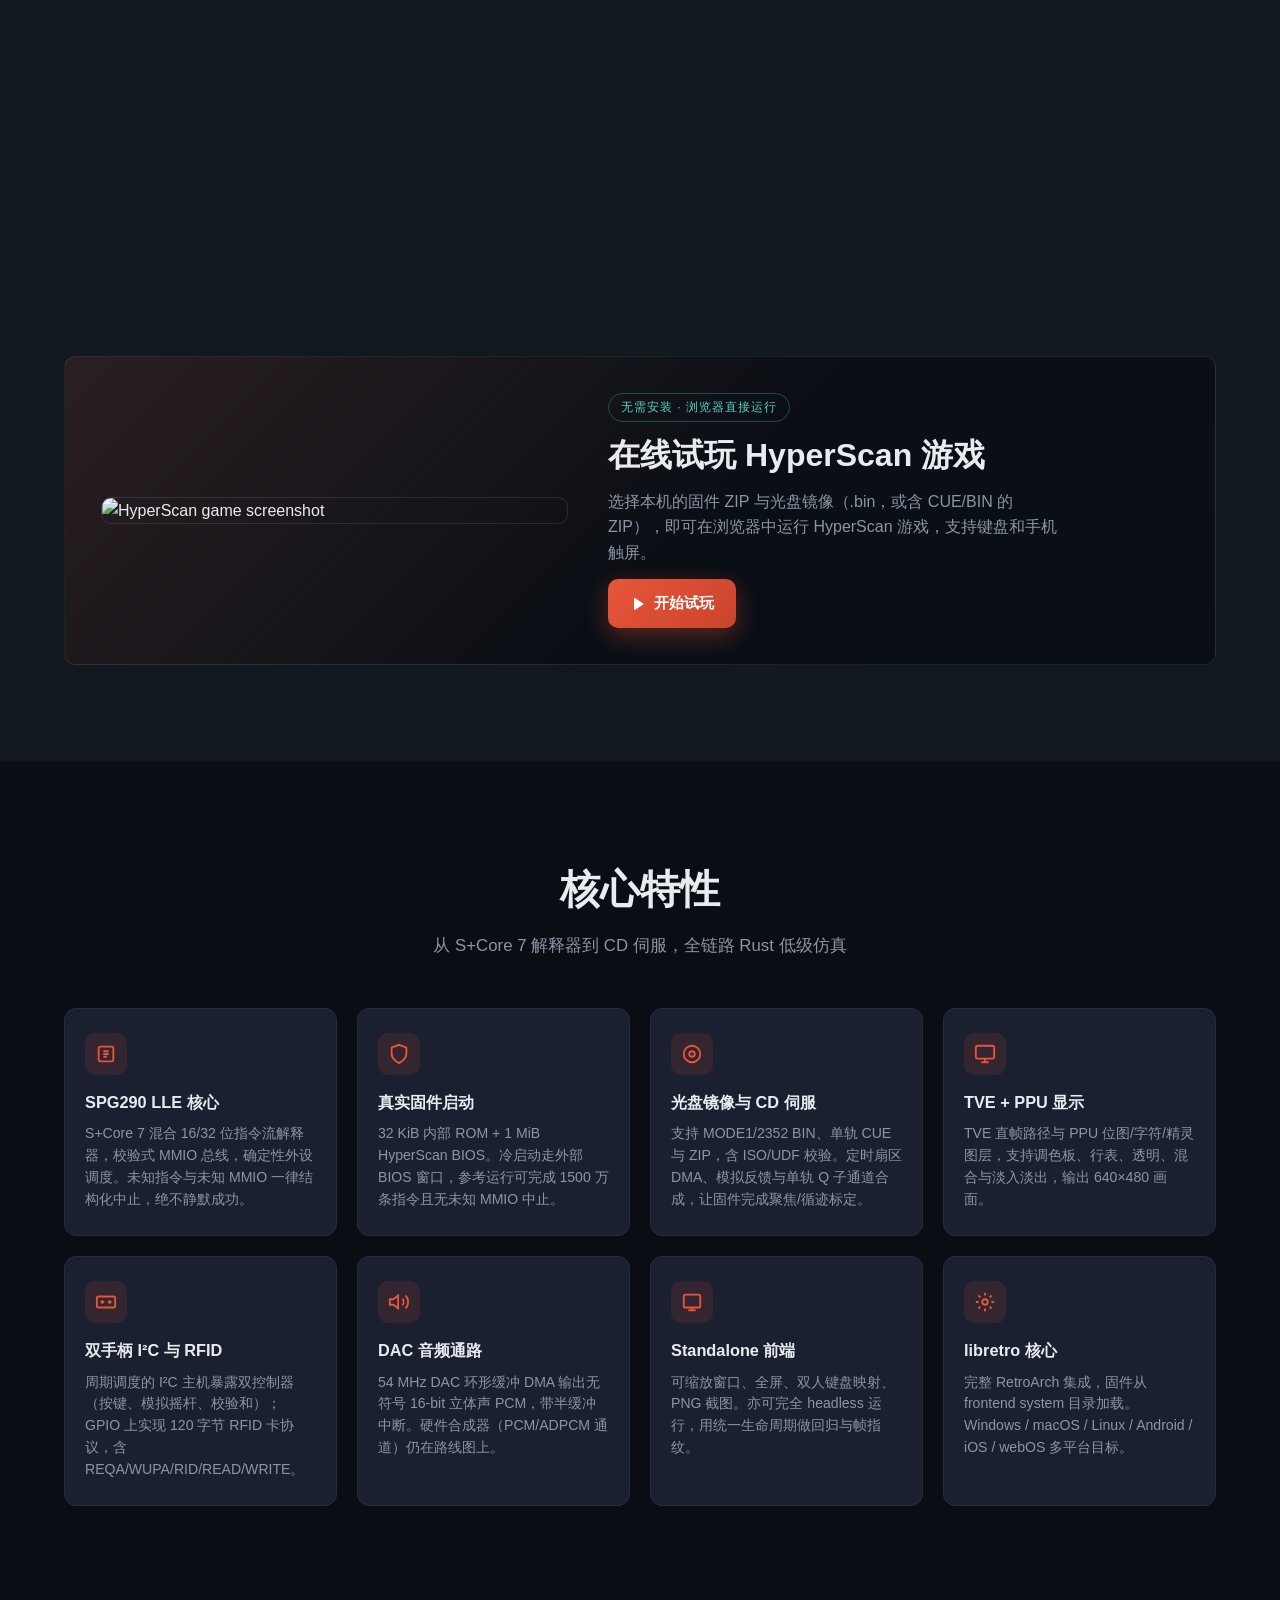
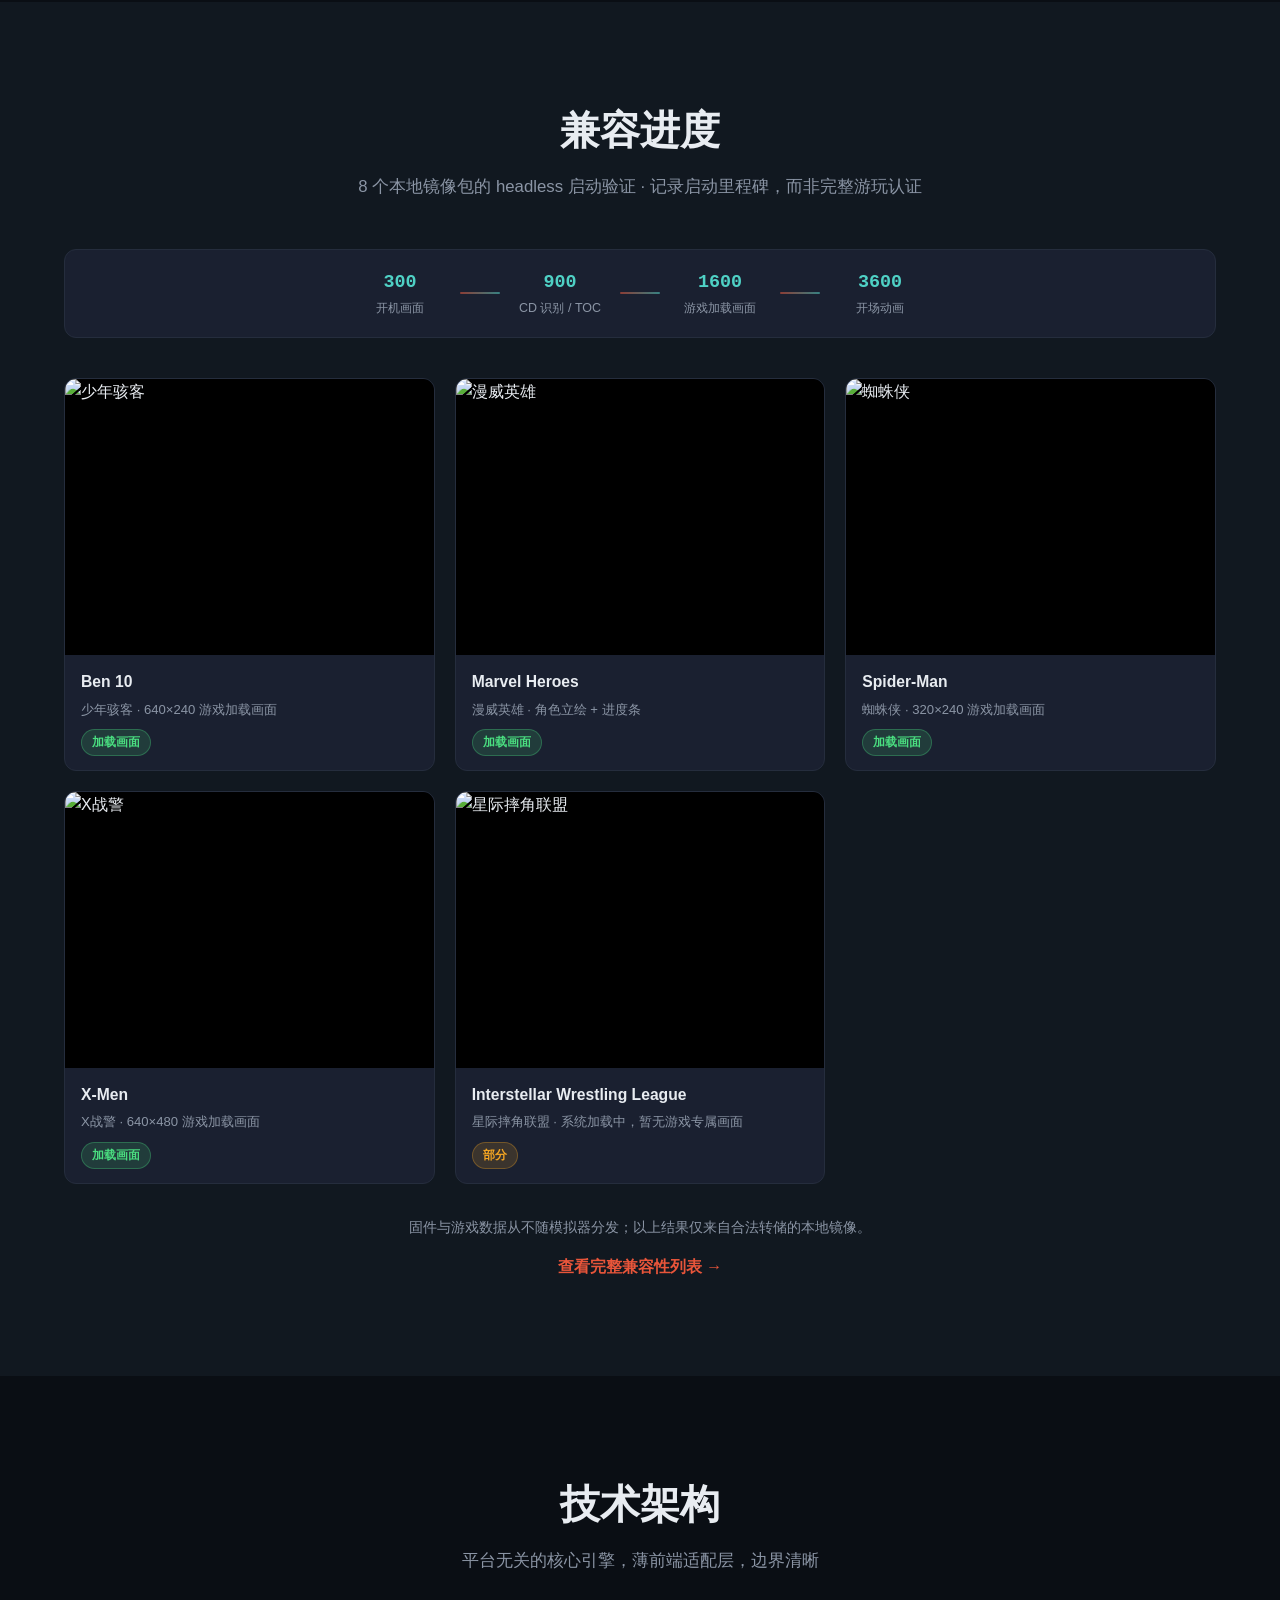
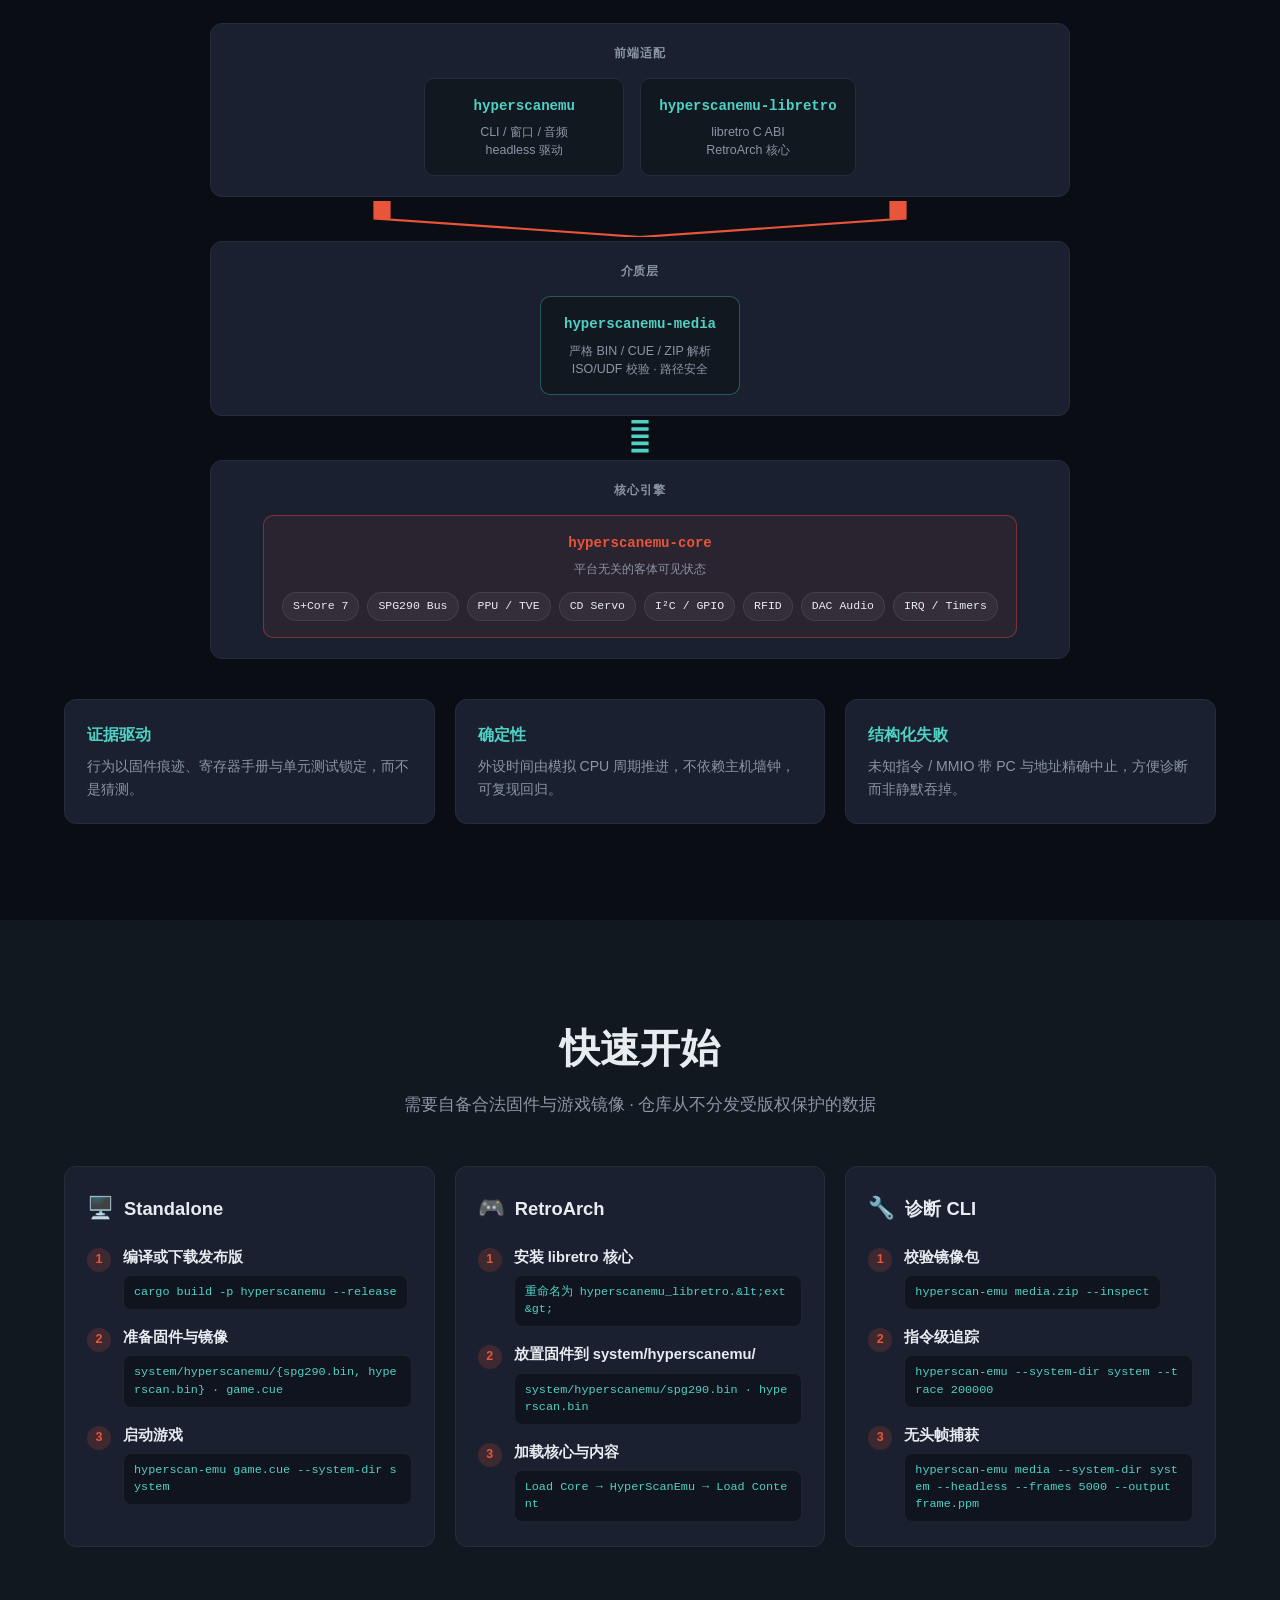
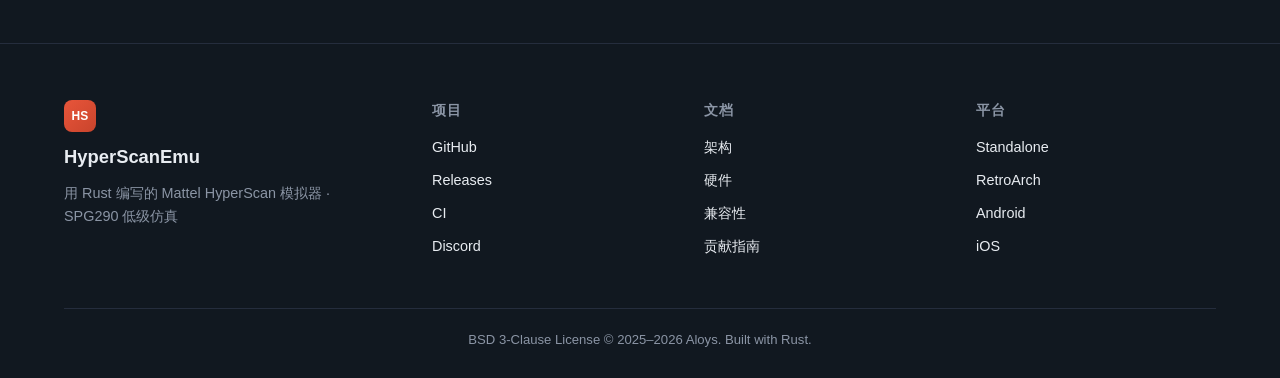
==== commit 6f15cb88: "feat(firmware): load firmware from a fixed case-sensitive directory Firmware lookup differed per fro" ====
--- a/site/index.html
+++ b/site/index.html
@@ -376,14 +376,14 @@
               <span class="qs-num">2</span>
               <div>
                 <p data-i18n="qs-standalone-2">准备固件与镜像</p>
-                <code>spg290.bin · hyperscan.bin · game.cue</code>
+                <code>system/hyperscanemu/{spg290.bin, hyperscan.bin} · game.cue</code>
               </div>
             </div>
             <div class="qs-step">
               <span class="qs-num">3</span>
               <div>
                 <p data-i18n="qs-standalone-3">启动游戏</p>
-                <code>hyperscan-emu game.cue -r spg290.bin -b hyperscan.bin</code>
+                <code>hyperscan-emu game.cue --system-dir system</code>
               </div>
             </div>
           </div>
@@ -405,7 +405,7 @@
               <span class="qs-num">2</span>
               <div>
                 <p data-i18n="qs-retro-2">放置固件到 system 目录</p>
-                <code>spg290.bin (32 KiB) · hyperscan.bin (1 MiB)</code>
+                <code>system/hyperscanemu/spg290.bin · hyperscan.bin</code>
               </div>
             </div>
             <div class="qs-step">
@@ -434,14 +434,14 @@
               <span class="qs-num">2</span>
               <div>
                 <p data-i18n="qs-diag-2">指令级追踪</p>
-                <code>hyperscan-emu -r spg290.bin -b hyperscan.bin --trace 200000</code>
+                <code>hyperscan-emu --system-dir system --trace 200000</code>
               </div>
             </div>
             <div class="qs-step">
               <span class="qs-num">3</span>
               <div>
                 <p data-i18n="qs-diag-3">无头帧捕获</p>
-                <code>hyperscan-emu media -r spg290.bin -b hyperscan.bin --headless --frames 5000 --output frame.ppm</code>
+                <code>hyperscan-emu media --system-dir system --headless --frames 5000 --output frame.ppm</code>
               </div>
             </div>
           </div>
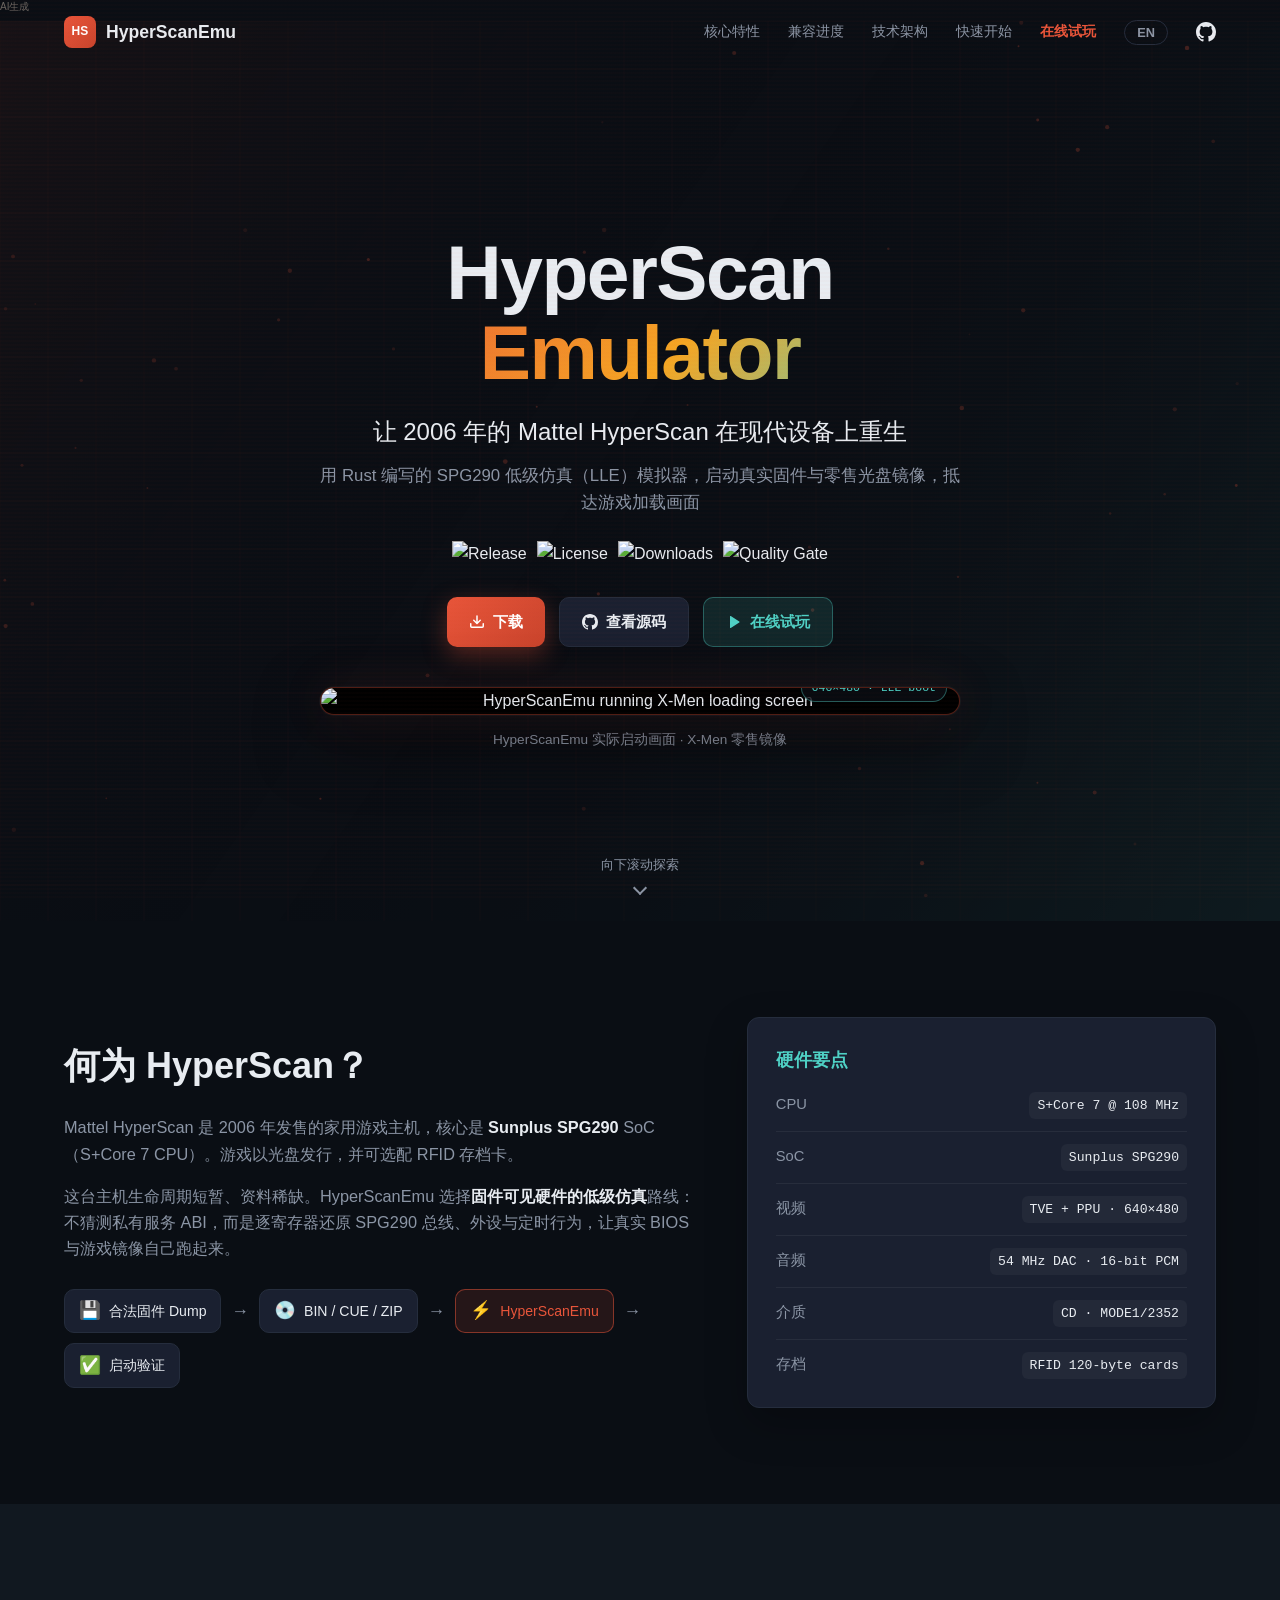
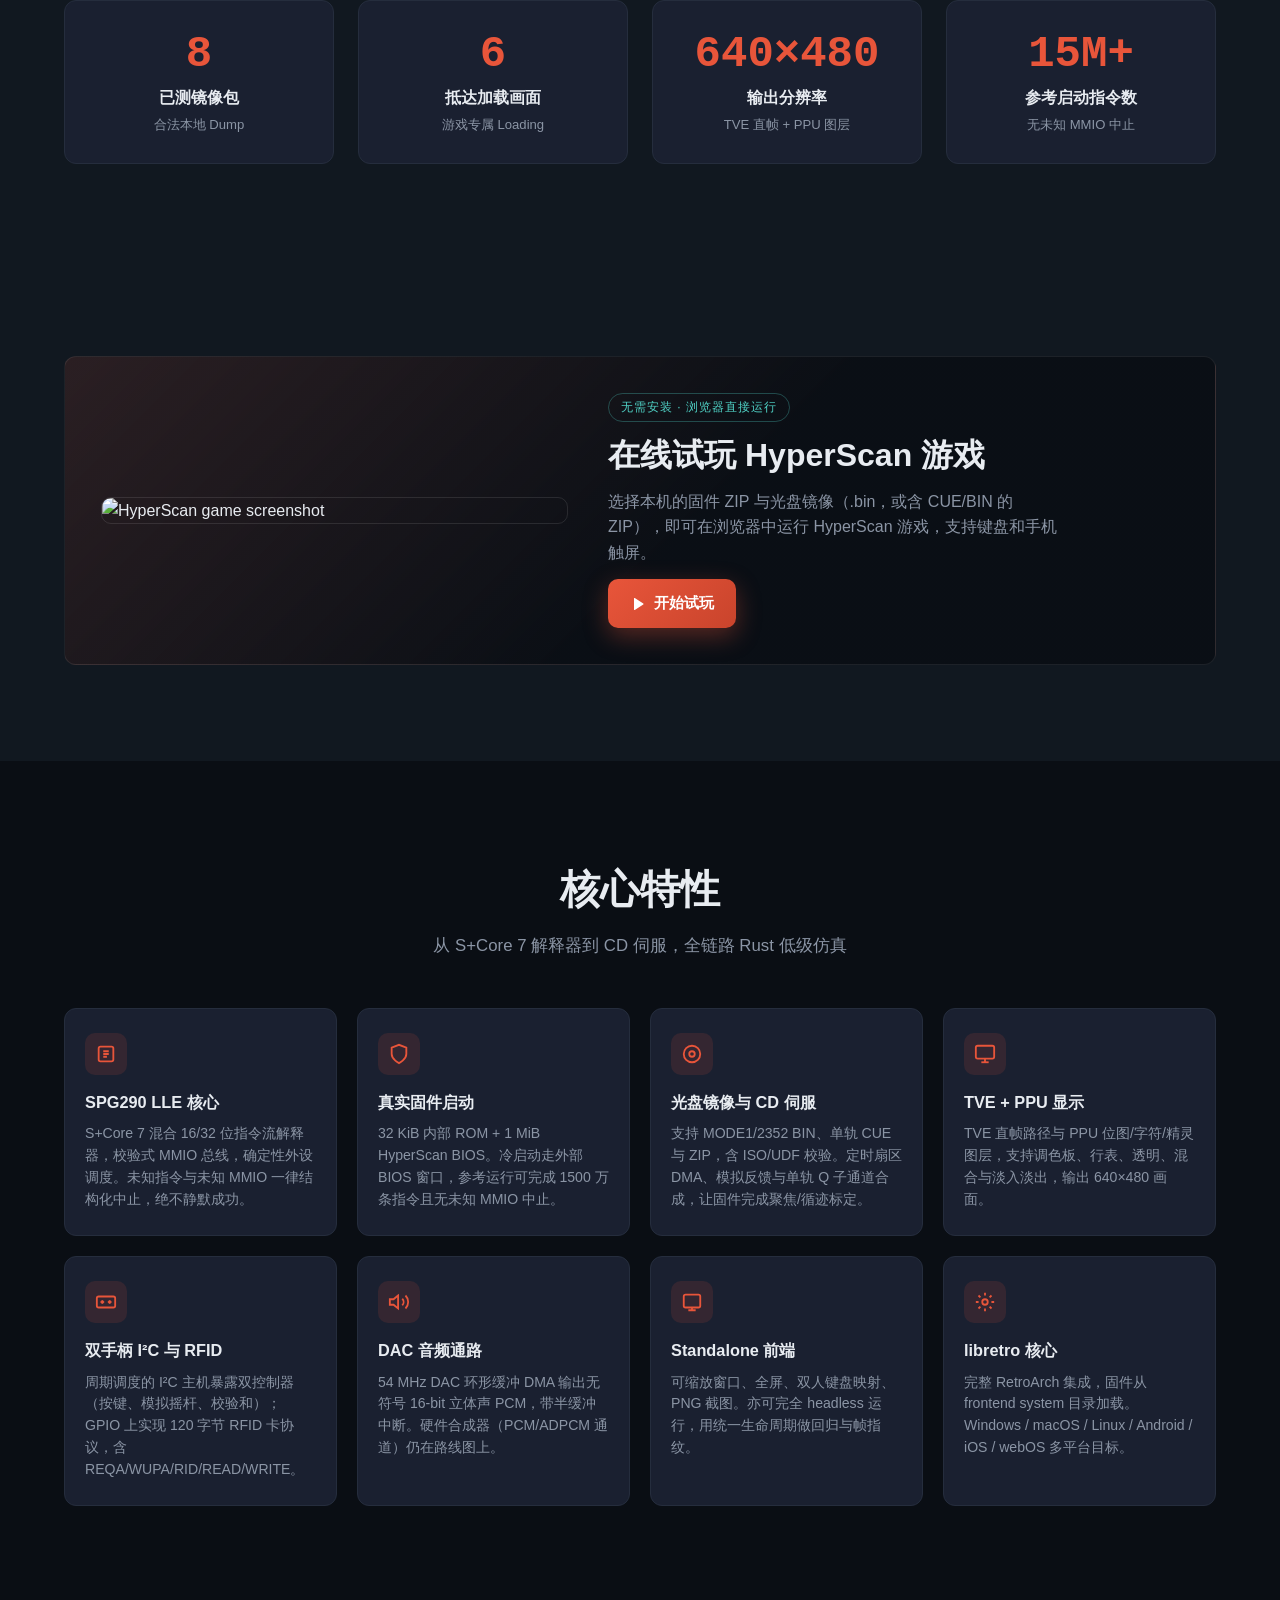
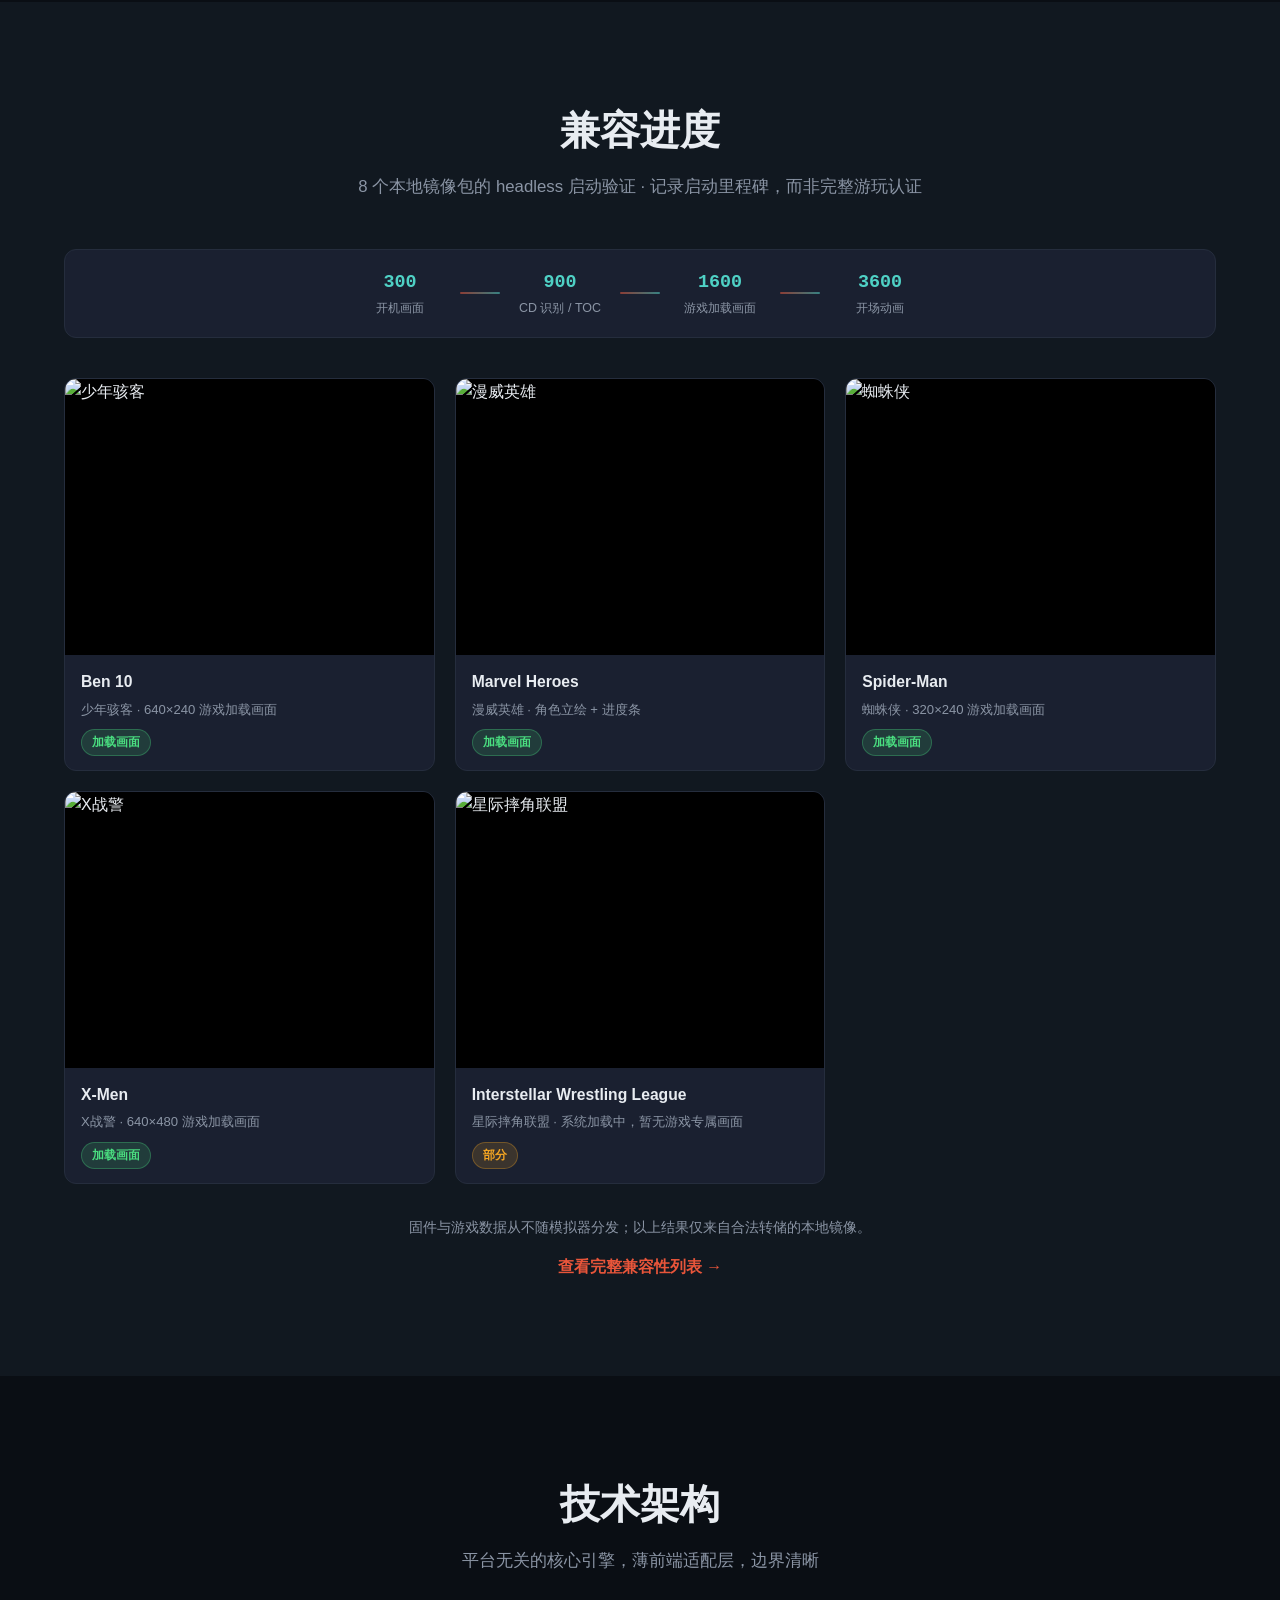
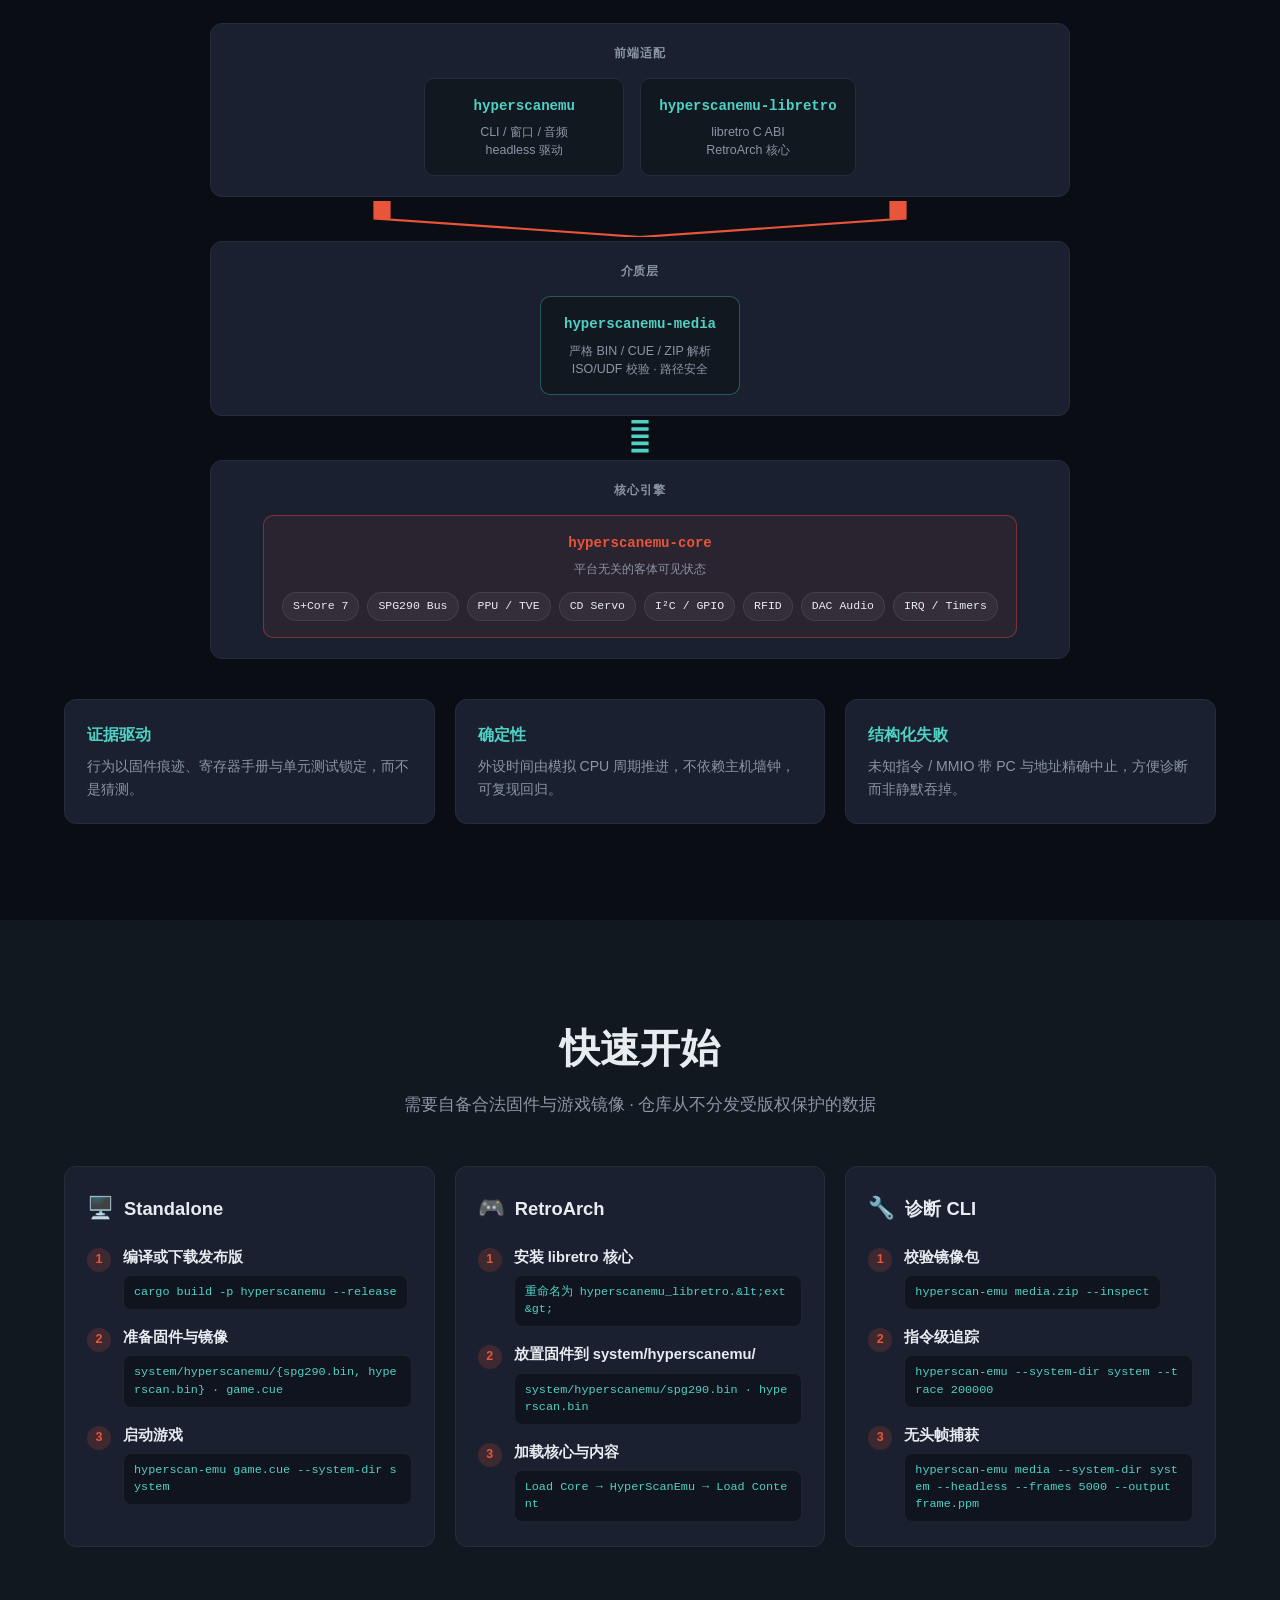
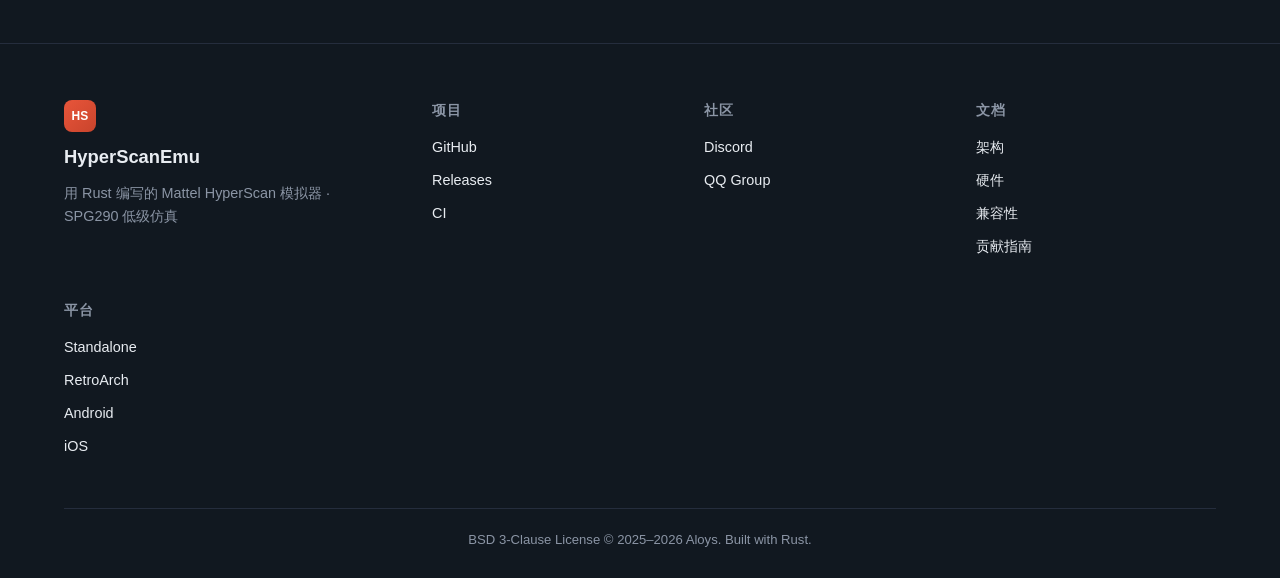
==== commit f4ec385c: "docs: update Discord invite link and add QQ group link" ====
--- a/site/index.html
+++ b/site/index.html
@@ -464,7 +464,11 @@
           <a href="https://github.com/AloysHF/HyperScanEmu" target="_blank" rel="noopener">GitHub</a>
           <a href="https://github.com/AloysHF/HyperScanEmu/releases" target="_blank" rel="noopener">Releases</a>
           <a href="https://github.com/AloysHF/HyperScanEmu/actions" target="_blank" rel="noopener">CI</a>
-          <a href="https://discord.gg/7XDdSrYD" target="_blank" rel="noopener">Discord</a>
+        </div>
+        <div class="footer-links">
+          <h4 data-i18n="footer-community">社区</h4>
+          <a href="https://discord.gg/E4SQjXUkZy" target="_blank" rel="noopener">Discord</a>
+          <a href="https://qm.qq.com/q/LAO7DKAWUC" target="_blank" rel="noopener">QQ Group</a>
         </div>
         <div class="footer-links">
           <h4 data-i18n="footer-docs">文档</h4>
